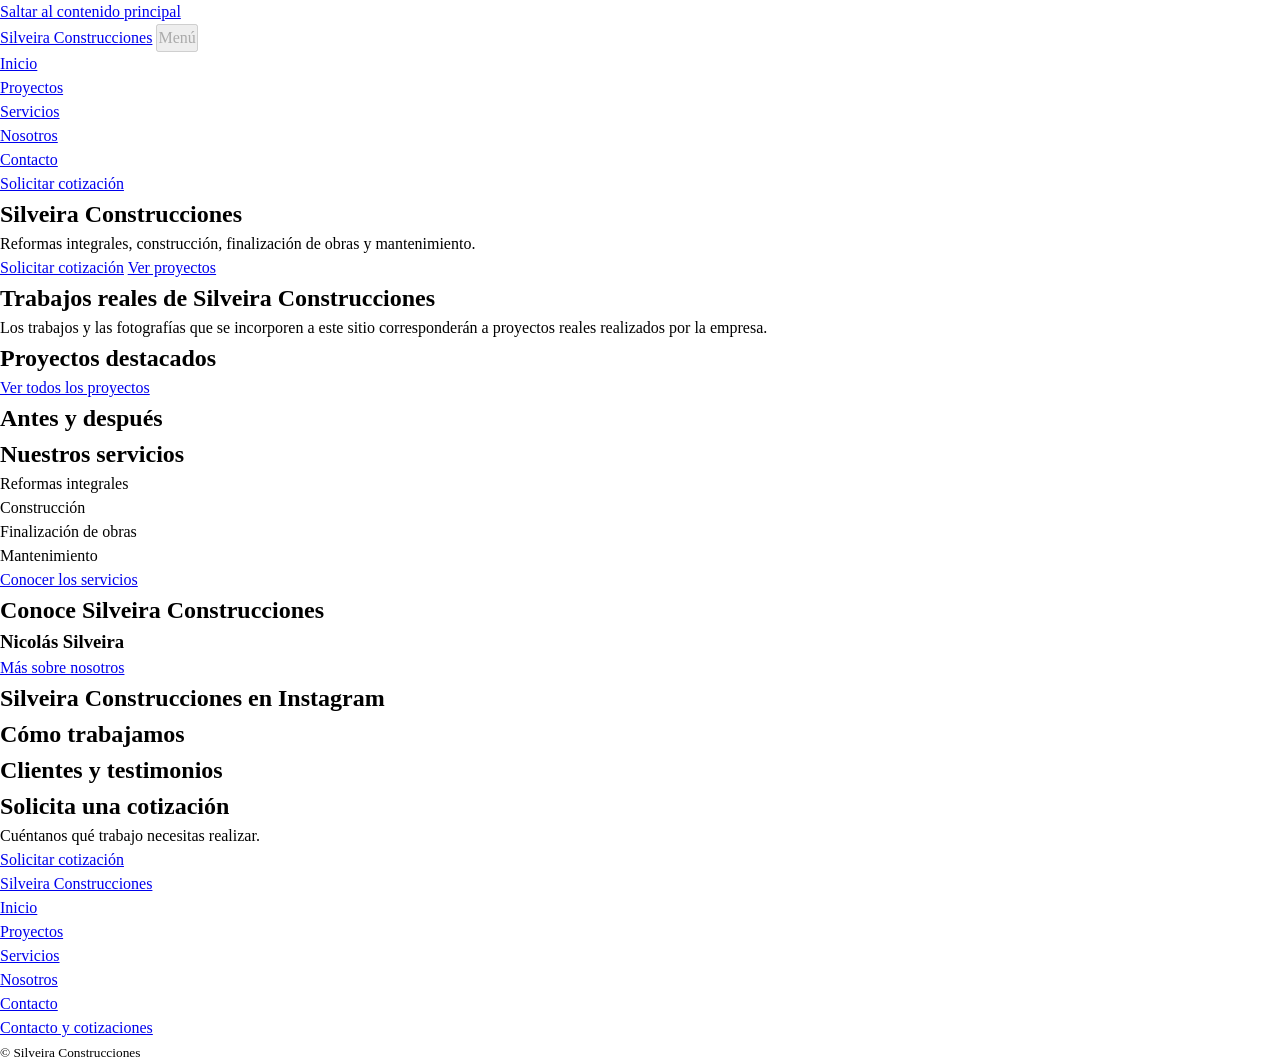
==== index.html @ 10df3f2f "feat: build semantic structure for main pages" ====
<!DOCTYPE html>
<html lang="es">
<head>
  <meta charset="UTF-8">
  <meta name="viewport" content="width=device-width, initial-scale=1.0">
  <title>Inicio | Silveira Construcciones</title>
  <link rel="stylesheet" href="css/style.css">
  <script src="js/script.js" defer></script>
</head>
<body>
  <a class="skip-link" href="#contenido-principal">Saltar al contenido principal</a>

  <!-- =========================
       CABECERA Y NAVEGACIÓN
  ========================= -->
  <header class="site-header">
    <a class="site-brand" href="./">Silveira Construcciones</a>
    <button class="menu-toggle" type="button" aria-controls="main-navigation" aria-expanded="true" disabled>Menú</button>
    <nav id="main-navigation" class="main-nav" aria-label="Navegación principal">
      <ul class="nav-list">
        <li><a class="nav-link" href="./" aria-current="page">Inicio</a></li>
        <li><a class="nav-link" href="proyectos/">Proyectos</a></li>
        <li><a class="nav-link" href="servicios/">Servicios</a></li>
        <li><a class="nav-link" href="nosotros/">Nosotros</a></li>
        <li><a class="nav-link" href="contacto/">Contacto</a></li>
      </ul>
    </nav>
    <a class="button-link" href="contacto/">Solicitar cotización</a>
  </header>

  <main id="contenido-principal" tabindex="-1">
    <!-- =========================
         PRESENTACIÓN
    ========================= -->
    <section class="hero" aria-labelledby="page-title">
      <h1 id="page-title">Silveira Construcciones</h1>
      <p>Reformas integrales, construcción, finalización de obras y mantenimiento.</p>
      <a class="button-link" href="contacto/">Solicitar cotización</a>
      <a href="proyectos/">Ver proyectos</a>
      <!-- Pendiente: validar la propuesta comercial definitiva e incorporar una fotografía real de una obra con texto alternativo contextual. -->
    </section>

    <section id="trabajos-reales" aria-labelledby="trabajos-reales-title">
      <h2 id="trabajos-reales-title">Trabajos reales de Silveira Construcciones</h2>
      <p>Los trabajos y las fotografías que se incorporen a este sitio corresponderán a proyectos reales realizados por la empresa.</p>
    </section>

    <section id="proyectos-destacados" aria-labelledby="proyectos-destacados-title">
      <h2 id="proyectos-destacados-title">Proyectos destacados</h2>
      <div class="projects-grid">
        <!-- Aquí se incorporarán los proyectos destacados cuando se confirmen sus datos y fotografías reales. -->
      </div>
      <a href="proyectos/">Ver todos los proyectos</a>
    </section>

    <section id="antes-y-despues" aria-labelledby="antes-y-despues-title">
      <h2 id="antes-y-despues-title">Antes y después</h2>
      <!-- Aquí se incorporarán comparaciones de fotografías reales de la misma obra, con sus descripciones confirmadas. -->
    </section>

    <section id="servicios" aria-labelledby="servicios-title">
      <h2 id="servicios-title">Nuestros servicios</h2>
      <ul class="services-list">
        <li>Reformas integrales</li>
        <li>Construcción</li>
        <li>Finalización de obras</li>
        <li>Mantenimiento</li>
      </ul>
      <a href="servicios/">Conocer los servicios</a>
    </section>

    <section id="nosotros" aria-labelledby="nosotros-title">
      <h2 id="nosotros-title">Conoce Silveira Construcciones</h2>
      <h3>Nicolás Silveira</h3>
      <!-- Pendiente: incorporar una presentación confirmada de Nicolás Silveira y una fotografía real junto a una obra de la empresa. -->
      <a href="nosotros/">Más sobre nosotros</a>
    </section>

    <section id="instagram" aria-labelledby="instagram-title">
      <h2 id="instagram-title">Silveira Construcciones en Instagram</h2>
      <!-- Pendiente: confirmar la URL del perfil real e incorporar un enlace externo con texto descriptivo y contenido visual autorizado. -->
    </section>

    <section id="proceso" aria-labelledby="proceso-title">
      <h2 id="proceso-title">Cómo trabajamos</h2>
      <!-- Pendiente: confirmar las etapas del proceso de trabajo antes de incorporarlas en una lista ordenada. -->
    </section>

    <section id="testimonios" aria-labelledby="testimonios-title">
      <h2 id="testimonios-title">Clientes y testimonios</h2>
      <!-- Aquí se incorporarán los testimonios y las referencias de clientes reales cuando estén disponibles y autorizados. -->
    </section>

    <section id="cotizacion" class="contact-cta" aria-labelledby="cotizacion-title">
      <h2 id="cotizacion-title">Solicita una cotización</h2>
      <p>Cuéntanos qué trabajo necesitas realizar.</p>
      <a class="button-link" href="contacto/">Solicitar cotización</a>
    </section>
  </main>

  <!-- =========================
       PIE DE PÁGINA
  ========================= -->
  <footer class="site-footer">
    <a class="site-brand" href="./">Silveira Construcciones</a>
    <nav aria-label="Navegación del pie de página">
      <ul class="footer-nav-list">
        <li><a href="./" aria-current="page">Inicio</a></li>
        <li><a href="proyectos/">Proyectos</a></li>
        <li><a href="servicios/">Servicios</a></li>
        <li><a href="nosotros/">Nosotros</a></li>
        <li><a href="contacto/">Contacto</a></li>
      </ul>
    </nav>
    <div class="footer-contact">
      <a href="contacto/">Contacto y cotizaciones</a>
      <!-- Pendiente: incorporar los datos de contacto verificados en un elemento address. -->
    </div>
    <div class="footer-social">
      <!-- Pendiente: incorporar el enlace al perfil real de Instagram una vez confirmada su URL. -->
    </div>
    <p class="copyright"><small>&copy; Silveira Construcciones</small></p>
  </footer>
</body>
</html>
---- css/style.css ----
:root {
  --color-black: #111111;
  --color-dark: #1a1a1a;
  --color-gray: #6b6b6b;
  --color-light-gray: #f3f3f3;
  --color-white: #ffffff;
  --color-gold: #c6a15b;
  --color-gold-dark: #a88443;

  --space-xs: 0.25rem;
  --space-sm: 0.5rem;
  --space-md: 1rem;
  --space-lg: 1.5rem;
  --space-xl: 2rem;
  --space-2xl: 3rem;
  --space-3xl: 4rem;

  --content-max-width: 75rem;

  --transition-fast: 150ms ease;
  --transition-base: 250ms ease;
  --transition-slow: 400ms ease;
}

/* Reset básico */
*,
*::before,
*::after {
  box-sizing: border-box;
}

* {
  margin: 0;
  padding: 0;
}

body {
  line-height: 1.5;
}

img,
picture,
video,
canvas,
svg {
  display: block;
  max-width: 100%;
}

img,
video {
  height: auto;
}

button,
input,
textarea,
select {
  font: inherit;
}
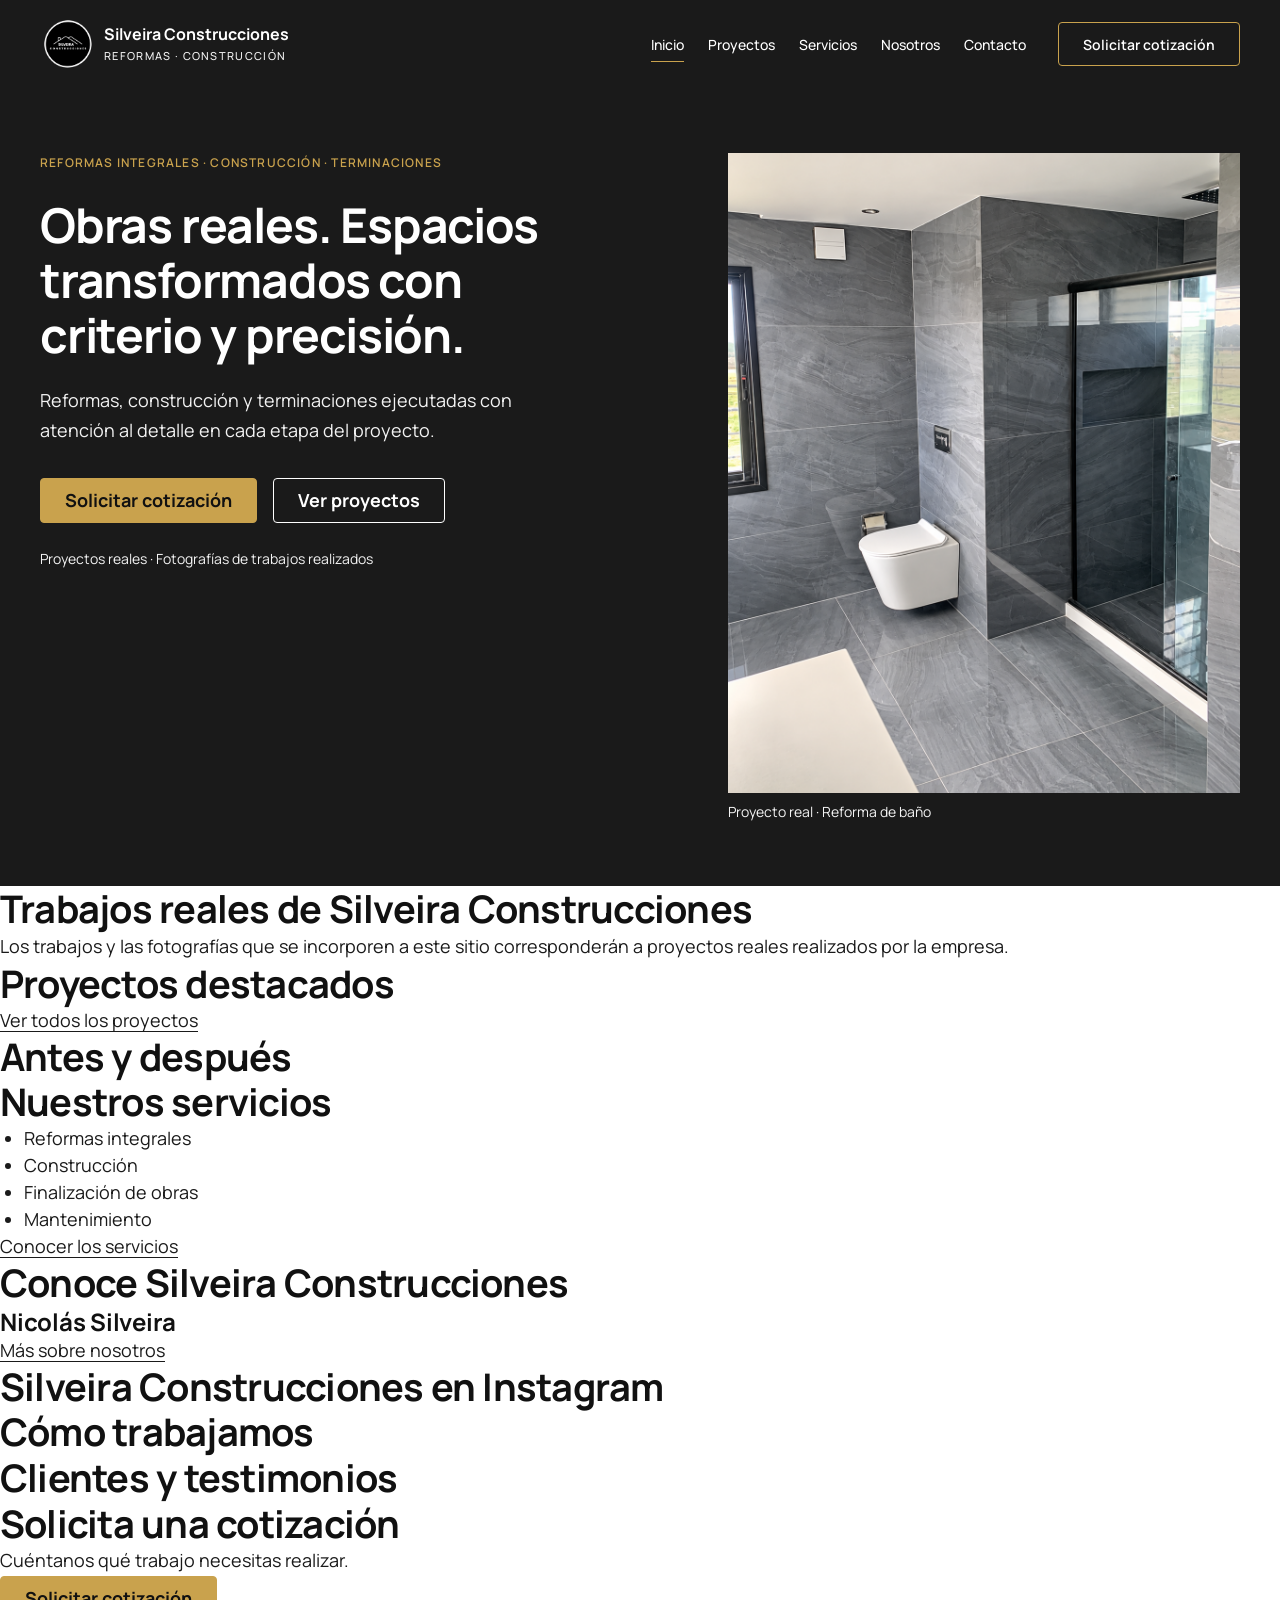
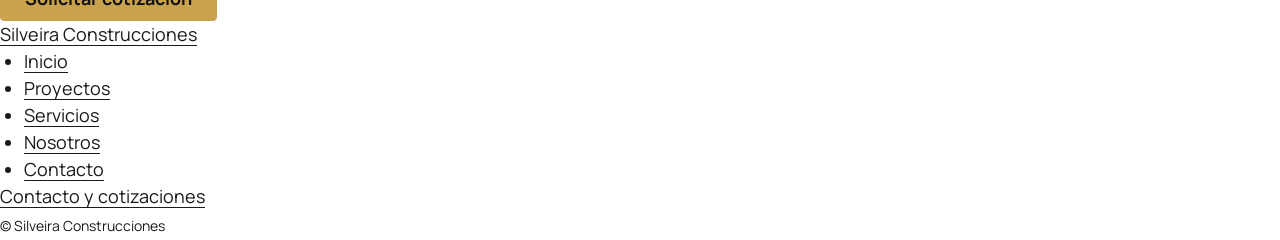
==== commit c4f27f54: "feat: build responsive header and hero" ====
--- a/index.html
+++ b/index.html
@@ -4,6 +4,7 @@
   <meta charset="UTF-8">
   <meta name="viewport" content="width=device-width, initial-scale=1.0">
   <title>Inicio | Silveira Construcciones</title>
+  <link rel="icon" type="image/png" href="images/brand/silveira-logo.png">
   <link rel="stylesheet" href="css/style.css">
   <script src="js/script.js" defer></script>
 </head>
@@ -14,18 +15,29 @@
        CABECERA Y NAVEGACIÓN
   ========================= -->
   <header class="site-header">
-    <a class="site-brand" href="./">Silveira Construcciones</a>
-    <button class="menu-toggle" type="button" aria-controls="main-navigation" aria-expanded="true" disabled>Menú</button>
-    <nav id="main-navigation" class="main-nav" aria-label="Navegación principal">
-      <ul class="nav-list">
-        <li><a class="nav-link" href="./" aria-current="page">Inicio</a></li>
-        <li><a class="nav-link" href="proyectos/">Proyectos</a></li>
-        <li><a class="nav-link" href="servicios/">Servicios</a></li>
-        <li><a class="nav-link" href="nosotros/">Nosotros</a></li>
-        <li><a class="nav-link" href="contacto/">Contacto</a></li>
-      </ul>
-    </nav>
-    <a class="button-link" href="contacto/">Solicitar cotización</a>
+    <div class="container site-header__inner">
+      <a class="header-brand" href="./" aria-label="Silveira Construcciones — Inicio">
+        <img class="header-brand__logo" src="images/brand/silveira-logo.png" alt="">
+        <span class="header-brand__text">
+          <span class="header-brand__name">Silveira Construcciones</span>
+          <span class="header-brand__tagline">REFORMAS · CONSTRUCCIÓN</span>
+        </span>
+      </a>
+      <button class="menu-toggle" type="button" aria-controls="main-navigation" aria-expanded="false" aria-label="Abrir menú de navegación" hidden>
+        <span class="menu-toggle__icon" aria-hidden="true"><span></span><span></span><span></span></span>
+        <span>Menú</span>
+      </button>
+      <nav id="main-navigation" class="main-nav" aria-label="Navegación principal">
+        <ul class="nav-list">
+            <li><a class="nav-link" href="./" aria-current="page">Inicio</a></li>
+            <li><a class="nav-link" href="proyectos/">Proyectos</a></li>
+            <li><a class="nav-link" href="servicios/">Servicios</a></li>
+            <li><a class="nav-link" href="nosotros/">Nosotros</a></li>
+            <li><a class="nav-link" href="contacto/">Contacto</a></li>
+        </ul>
+        <a class="button-link button-link--secondary header-cta" href="contacto/">Solicitar cotización</a>
+      </nav>
+    </div>
   </header>
 
   <main id="contenido-principal" tabindex="-1">
@@ -33,11 +45,22 @@
          PRESENTACIÓN
     ========================= -->
     <section class="hero" aria-labelledby="page-title">
-      <h1 id="page-title">Silveira Construcciones</h1>
-      <p>Reformas integrales, construcción, finalización de obras y mantenimiento.</p>
-      <a class="button-link" href="contacto/">Solicitar cotización</a>
-      <a href="proyectos/">Ver proyectos</a>
-      <!-- Pendiente: validar la propuesta comercial definitiva e incorporar una fotografía real de una obra con texto alternativo contextual. -->
+      <div class="container hero__inner">
+        <div class="hero__content">
+          <p class="hero__eyebrow">REFORMAS INTEGRALES · CONSTRUCCIÓN · TERMINACIONES</p>
+          <h1 id="page-title">Obras reales. Espacios transformados con criterio y precisión.</h1>
+          <p class="hero__description">Reformas, construcción y terminaciones ejecutadas con atención al detalle en cada etapa del proyecto.</p>
+          <div class="hero__actions">
+            <a class="button-link" href="contacto/">Solicitar cotización</a>
+            <a class="button-link button-link--secondary" href="proyectos/">Ver proyectos</a>
+          </div>
+          <p class="hero__proof">Proyectos reales · Fotografías de trabajos realizados</p>
+        </div>
+        <figure class="hero__media">
+          <img class="hero__image" src="images/hero/hero-bathroom.png" alt="Baño reformado con revestimiento gris, mampara de vidrio y perfiles negros." fetchpriority="high">
+          <figcaption>Proyecto real · Reforma de baño</figcaption>
+        </figure>
+      </div>
     </section>
 
     <section id="trabajos-reales" aria-labelledby="trabajos-reales-title">
--- a/css/style.css
+++ b/css/style.css
@@ -1,11 +1,16 @@
+@import url("https://fonts.googleapis.com/css2?family=Manrope:wght@400;500;600;700;800&display=swap");
+
+/* =========================
+   VARIABLES
+========================= */
 :root {
   --color-black: #111111;
   --color-dark: #1a1a1a;
   --color-gray: #6b6b6b;
   --color-light-gray: #f3f3f3;
   --color-white: #ffffff;
-  --color-gold: #c6a15b;
-  --color-gold-dark: #a88443;
+  --color-gold: #c9a24d;
+  --color-gold-dark: #c08a24;
 
   --space-xs: 0.25rem;
   --space-sm: 0.5rem;
@@ -16,13 +21,26 @@
   --space-3xl: 4rem;
 
   --content-max-width: 75rem;
+  --container-gutter: clamp(var(--space-md), 4vw, var(--space-xl));
+  --section-spacing: clamp(var(--space-2xl), 6vw, var(--space-3xl));
+
+  --font-family-base:
+    "Manrope", system-ui, -apple-system, "Segoe UI", sans-serif;
+  --font-size-body: clamp(1rem, 0.95rem + 0.25vw, 1.125rem);
+  --font-size-h1: clamp(2rem, 1.5rem + 2vw, 3rem);
+  --font-size-h2: clamp(1.625rem, 1.25rem + 1.5vw, 2.375rem);
+  --font-size-h3: clamp(1.25rem, 1.125rem + 0.5vw, 1.5rem);
+  --font-size-small: 0.875rem;
+  --radius-sm: 0.25rem;
 
   --transition-fast: 150ms ease;
   --transition-base: 250ms ease;
   --transition-slow: 400ms ease;
 }
 
-/* Reset básico */
+/* =========================
+   RESET
+========================= */
 *,
 *::before,
 *::after {
@@ -32,10 +50,6 @@
 * {
   margin: 0;
   padding: 0;
-}
-
-body {
-  line-height: 1.5;
 }
 
 img,
@@ -58,3 +72,584 @@
 select {
   font: inherit;
 }
+
+/* =========================
+   BASE
+========================= */
+html {
+  min-height: 100%;
+  font-size: 100%;
+  scroll-behavior: auto;
+  scroll-padding-block-start: var(--space-md);
+}
+
+body {
+  min-height: 100vh;
+  min-height: 100svh;
+  background-color: var(--color-white);
+  color: var(--color-dark);
+  font-family: var(--font-family-base);
+  font-size: var(--font-size-body);
+  font-weight: 400;
+  line-height: 1.5;
+  overflow-wrap: break-word;
+}
+
+ul,
+ol {
+  padding-inline-start: var(--space-lg);
+}
+
+button,
+input,
+textarea,
+select {
+  color: inherit;
+}
+
+input,
+textarea,
+select {
+  max-width: 100%;
+  padding: var(--space-sm) var(--space-md);
+  border: 1px solid var(--color-gray);
+  border-radius: var(--radius-sm);
+  background-color: var(--color-white);
+}
+
+textarea {
+  resize: vertical;
+}
+
+input::placeholder,
+textarea::placeholder {
+  color: var(--color-gray);
+  opacity: 1;
+}
+
+button:not(:disabled),
+select:not(:disabled) {
+  cursor: pointer;
+}
+
+button:disabled,
+input:disabled,
+textarea:disabled,
+select:disabled {
+  cursor: not-allowed;
+}
+
+input:disabled,
+textarea:disabled,
+select:disabled {
+  background-color: var(--color-light-gray);
+  color: var(--color-gray);
+}
+
+/* =========================
+   TIPOGRAFÍA
+========================= */
+h1,
+h2,
+h3 {
+  color: var(--color-black);
+  font-weight: 700;
+  text-wrap: balance;
+}
+
+h1 {
+  font-size: var(--font-size-h1);
+  line-height: 1.15;
+  letter-spacing: -0.025em;
+}
+
+h2 {
+  font-size: var(--font-size-h2);
+  line-height: 1.2;
+  letter-spacing: -0.02em;
+}
+
+h3 {
+  font-size: var(--font-size-h3);
+  line-height: 1.3;
+  letter-spacing: -0.01em;
+}
+
+p {
+  line-height: 1.65;
+}
+
+p + p {
+  margin-block-start: var(--space-md);
+}
+
+small {
+  font-size: var(--font-size-small);
+  line-height: 1.5;
+}
+
+/* =========================
+   LAYOUT GLOBAL
+========================= */
+.container {
+  width: 100%;
+  max-width: calc(var(--content-max-width) + var(--container-gutter) * 2);
+  margin-inline: auto;
+  padding-inline: var(--container-gutter);
+}
+
+.section-spacing {
+  padding-block: var(--section-spacing);
+}
+
+/* =========================
+   ENLACES Y BOTONES
+========================= */
+a {
+  color: inherit;
+  text-decoration-line: underline;
+  text-decoration-thickness: 0.08em;
+  text-underline-offset: 0.2em;
+  text-decoration-skip-ink: auto;
+  transition: text-decoration-color var(--transition-fast);
+}
+
+a:active {
+  text-decoration-thickness: 0.12em;
+}
+
+.button-link {
+  display: inline-flex;
+  align-items: center;
+  justify-content: center;
+  gap: var(--space-sm);
+  min-height: 2.75rem;
+  max-width: 100%;
+  padding: var(--space-sm) var(--space-lg);
+  border: 1px solid var(--color-gold);
+  border-radius: var(--radius-sm);
+  background-color: var(--color-gold);
+  color: var(--color-black);
+  font-weight: 700;
+  line-height: 1.5;
+  text-align: center;
+  text-decoration: none;
+  transition:
+    background-color var(--transition-fast),
+    border-color var(--transition-fast),
+    color var(--transition-fast);
+}
+
+.button-link--secondary {
+  border-color: currentColor;
+  background-color: transparent;
+  color: inherit;
+}
+
+@media (hover: hover) {
+  a:hover {
+    text-decoration-color: var(--color-gold-dark);
+  }
+
+  .button-link:hover {
+    border-color: var(--color-gold-dark);
+    background-color: var(--color-gold-dark);
+    color: var(--color-black);
+  }
+
+  .button-link--secondary:hover {
+    border-color: var(--color-gold);
+    background-color: var(--color-gold);
+    color: var(--color-black);
+  }
+}
+
+.button-link:active {
+  border-color: var(--color-black);
+  background-color: var(--color-black);
+  color: var(--color-white);
+}
+
+/* =========================
+   ACCESIBILIDAD
+========================= */
+:focus-visible {
+  outline: 3px solid var(--color-black);
+  outline-offset: 3px;
+  box-shadow: 0 0 0 3px var(--color-white);
+}
+
+.skip-link {
+  position: fixed;
+  inset-block-start: var(--space-md);
+  inset-inline-start: var(--space-md);
+  z-index: 100;
+  width: 1px;
+  height: 1px;
+  overflow: hidden;
+  clip-path: inset(50%);
+  white-space: nowrap;
+}
+
+.skip-link:focus {
+  width: auto;
+  height: auto;
+  max-width: calc(100% - var(--space-xl));
+  padding: var(--space-sm) var(--space-md);
+  border-radius: var(--radius-sm);
+  background-color: var(--color-white);
+  color: var(--color-black);
+  overflow: visible;
+  clip-path: none;
+  white-space: normal;
+}
+
+@media (prefers-reduced-motion: reduce) {
+  :root {
+    --transition-fast: 0s;
+    --transition-base: 0s;
+    --transition-slow: 0s;
+  }
+}
+
+/* =========================
+   CABECERA Y NAVEGACIÓN
+========================= */
+.site-header {
+  position: sticky;
+  top: 0;
+  z-index: 20;
+  background-color: var(--color-dark);
+  color: var(--color-white);
+  border-block-end: 1px solid transparent;
+  transition:
+    background-color var(--transition-base),
+    border-color var(--transition-base);
+}
+
+.site-header__inner {
+  display: flex;
+  align-items: center;
+  justify-content: space-between;
+  gap: var(--space-xl);
+  min-height: 5.25rem;
+  padding-block: var(--space-md);
+  transition:
+    padding-block var(--transition-base),
+    min-height var(--transition-base);
+}
+
+.header-brand {
+  display: inline-flex;
+  align-items: center;
+  gap: var(--space-sm);
+  flex-shrink: 0;
+  text-decoration: none;
+}
+
+.header-brand__logo {
+  width: 3.5rem;
+  height: auto;
+  max-height: 3.5rem;
+  object-fit: contain;
+  transition:
+    width var(--transition-base),
+    max-height var(--transition-base);
+}
+
+.header-brand__text {
+  display: grid;
+  gap: var(--space-xs);
+}
+
+.header-brand__name {
+  font-size: 1rem;
+  font-weight: 700;
+  line-height: 1.25;
+}
+
+.header-brand__tagline {
+  color: var(--color-light-gray);
+  font-size: 0.6875rem;
+  font-weight: 500;
+  letter-spacing: 0.12em;
+}
+
+.main-nav {
+  display: flex;
+  align-items: center;
+  justify-content: flex-end;
+  gap: var(--space-xl);
+  min-width: 0;
+}
+
+.main-nav[hidden],
+.menu-toggle[hidden] {
+  display: none;
+}
+
+.nav-list {
+  display: flex;
+  align-items: center;
+  gap: var(--space-lg);
+  padding: 0;
+  list-style: none;
+}
+
+.nav-link {
+  position: relative;
+  display: inline-flex;
+  align-items: center;
+  min-height: 2.75rem;
+  font-size: var(--font-size-small);
+  font-weight: 500;
+  text-decoration: none;
+}
+
+.nav-link::after {
+  content: "";
+  position: absolute;
+  inset-inline: 0;
+  inset-block-end: var(--space-xs);
+  height: 1px;
+  background-color: var(--color-gold);
+  transform: scaleX(0);
+  transform-origin: left;
+  transition: transform var(--transition-fast);
+}
+
+.nav-link[aria-current="page"]::after,
+.nav-link:focus-visible::after {
+  transform: scaleX(1);
+}
+
+.header-cta {
+  flex-shrink: 0;
+  border-color: var(--color-gold);
+  font-size: var(--font-size-small);
+  font-weight: 600;
+}
+
+.menu-toggle {
+  display: inline-flex;
+  align-items: center;
+  justify-content: center;
+  gap: var(--space-sm);
+  flex-shrink: 0;
+  min-width: 2.75rem;
+  min-height: 2.75rem;
+  padding: var(--space-sm);
+  border: 1px solid transparent;
+  background: transparent;
+  color: inherit;
+  font-size: var(--font-size-small);
+}
+
+.menu-toggle__icon {
+  display: grid;
+  gap: var(--space-xs);
+  width: 1.25rem;
+}
+
+.menu-toggle__icon span {
+  height: 2px;
+  background-color: currentColor;
+}
+
+.menu-toggle[aria-expanded="true"] {
+  color: var(--color-gold);
+}
+
+.site-header.is-scrolled {
+  background-color: var(--color-black);
+  border-block-end-color: var(--color-gray);
+}
+
+.site-header.is-scrolled .site-header__inner {
+  min-height: 4.5rem;
+  padding-block: var(--space-sm);
+}
+
+.site-header.is-scrolled .header-brand__logo {
+  width: 3rem;
+  max-height: 3rem;
+}
+
+.site-header + main {
+  scroll-margin-block-start: 6rem;
+}
+
+@media (hover: hover) {
+  .nav-link:hover::after {
+    transform: scaleX(1);
+  }
+}
+
+@media (max-width: 69.999rem) {
+  .site-header__inner {
+    flex-wrap: wrap;
+    gap: var(--space-md);
+  }
+
+  .main-nav {
+    flex-basis: 100%;
+    flex-direction: column;
+    align-items: stretch;
+    gap: var(--space-lg);
+    padding-block: var(--space-sm) var(--space-lg);
+  }
+
+  .nav-list {
+    flex-direction: column;
+    align-items: stretch;
+    gap: var(--space-xs);
+  }
+
+  .nav-link {
+    width: 100%;
+    padding-block: var(--space-sm);
+    font-size: 1rem;
+  }
+
+  .nav-link::after {
+    inset-inline-end: auto;
+    width: var(--space-lg);
+  }
+
+  .site-header:not(.is-enhanced) {
+    position: static;
+  }
+
+  .site-header.is-enhanced .main-nav {
+    position: absolute;
+    inset-inline: 0;
+    top: 100%;
+    max-height: calc(100vh - 6rem);
+    max-height: calc(100dvh - 6rem);
+    overflow-y: auto;
+    padding: var(--space-md) var(--container-gutter) var(--space-lg);
+    border-block-end: 1px solid var(--color-gray);
+    background-color: var(--color-black);
+  }
+}
+
+@media (max-width: 39.999rem) {
+  .site-header__inner {
+    column-gap: var(--space-sm);
+  }
+
+  .header-brand {
+    flex: 1;
+    min-width: 0;
+  }
+
+  .header-brand__logo {
+    width: 2.75rem;
+    max-height: 2.75rem;
+    flex-shrink: 0;
+  }
+
+  .site-header.is-scrolled .header-brand__logo {
+    width: 2.5rem;
+    max-height: 2.5rem;
+  }
+
+  .header-brand__name {
+    max-width: 11rem;
+    font-size: var(--font-size-small);
+  }
+
+  .header-brand__tagline {
+    display: none;
+  }
+}
+
+/* =========================
+   HERO
+========================= */
+.hero {
+  background-color: var(--color-dark);
+  color: var(--color-white);
+}
+
+.hero__inner {
+  display: grid;
+  grid-template-columns: minmax(0, 0.9fr) minmax(0, 1.1fr);
+  align-items: start;
+  gap: clamp(var(--space-lg), 4vw, var(--space-3xl));
+  padding-block: var(--section-spacing);
+}
+
+.hero__content {
+  display: grid;
+  gap: var(--space-lg);
+  min-width: 0;
+}
+
+.hero__eyebrow {
+  color: var(--color-gold);
+  font-size: 0.75rem;
+  font-weight: 600;
+  letter-spacing: 0.1em;
+}
+
+.hero h1 {
+  max-width: 19ch;
+  color: var(--color-white);
+}
+
+.hero__description {
+  max-width: 44ch;
+  color: var(--color-light-gray);
+}
+
+.hero__actions {
+  display: flex;
+  flex-wrap: wrap;
+  gap: var(--space-md);
+  margin-block-start: var(--space-sm);
+}
+
+.hero__proof {
+  color: var(--color-light-gray);
+  font-size: var(--font-size-small);
+}
+
+.hero__media {
+  width: 100%;
+  max-width: 32rem;
+  min-width: 0;
+  justify-self: end;
+}
+
+.hero__image {
+  width: 100%;
+  height: auto;
+  aspect-ratio: 4 / 5;
+  object-fit: cover;
+  object-position: center;
+}
+
+.hero__media figcaption {
+  padding-block-start: var(--space-sm);
+  color: var(--color-light-gray);
+  font-size: var(--font-size-small);
+}
+
+@media (max-width: 47.999rem) {
+  .hero__inner {
+    grid-template-columns: minmax(0, 1fr);
+    gap: var(--space-2xl);
+  }
+
+  .hero__media {
+    max-width: none;
+  }
+}
+
+@media (max-width: 39.999rem) {
+  .hero__actions {
+    flex-direction: column;
+    align-items: stretch;
+  }
+}
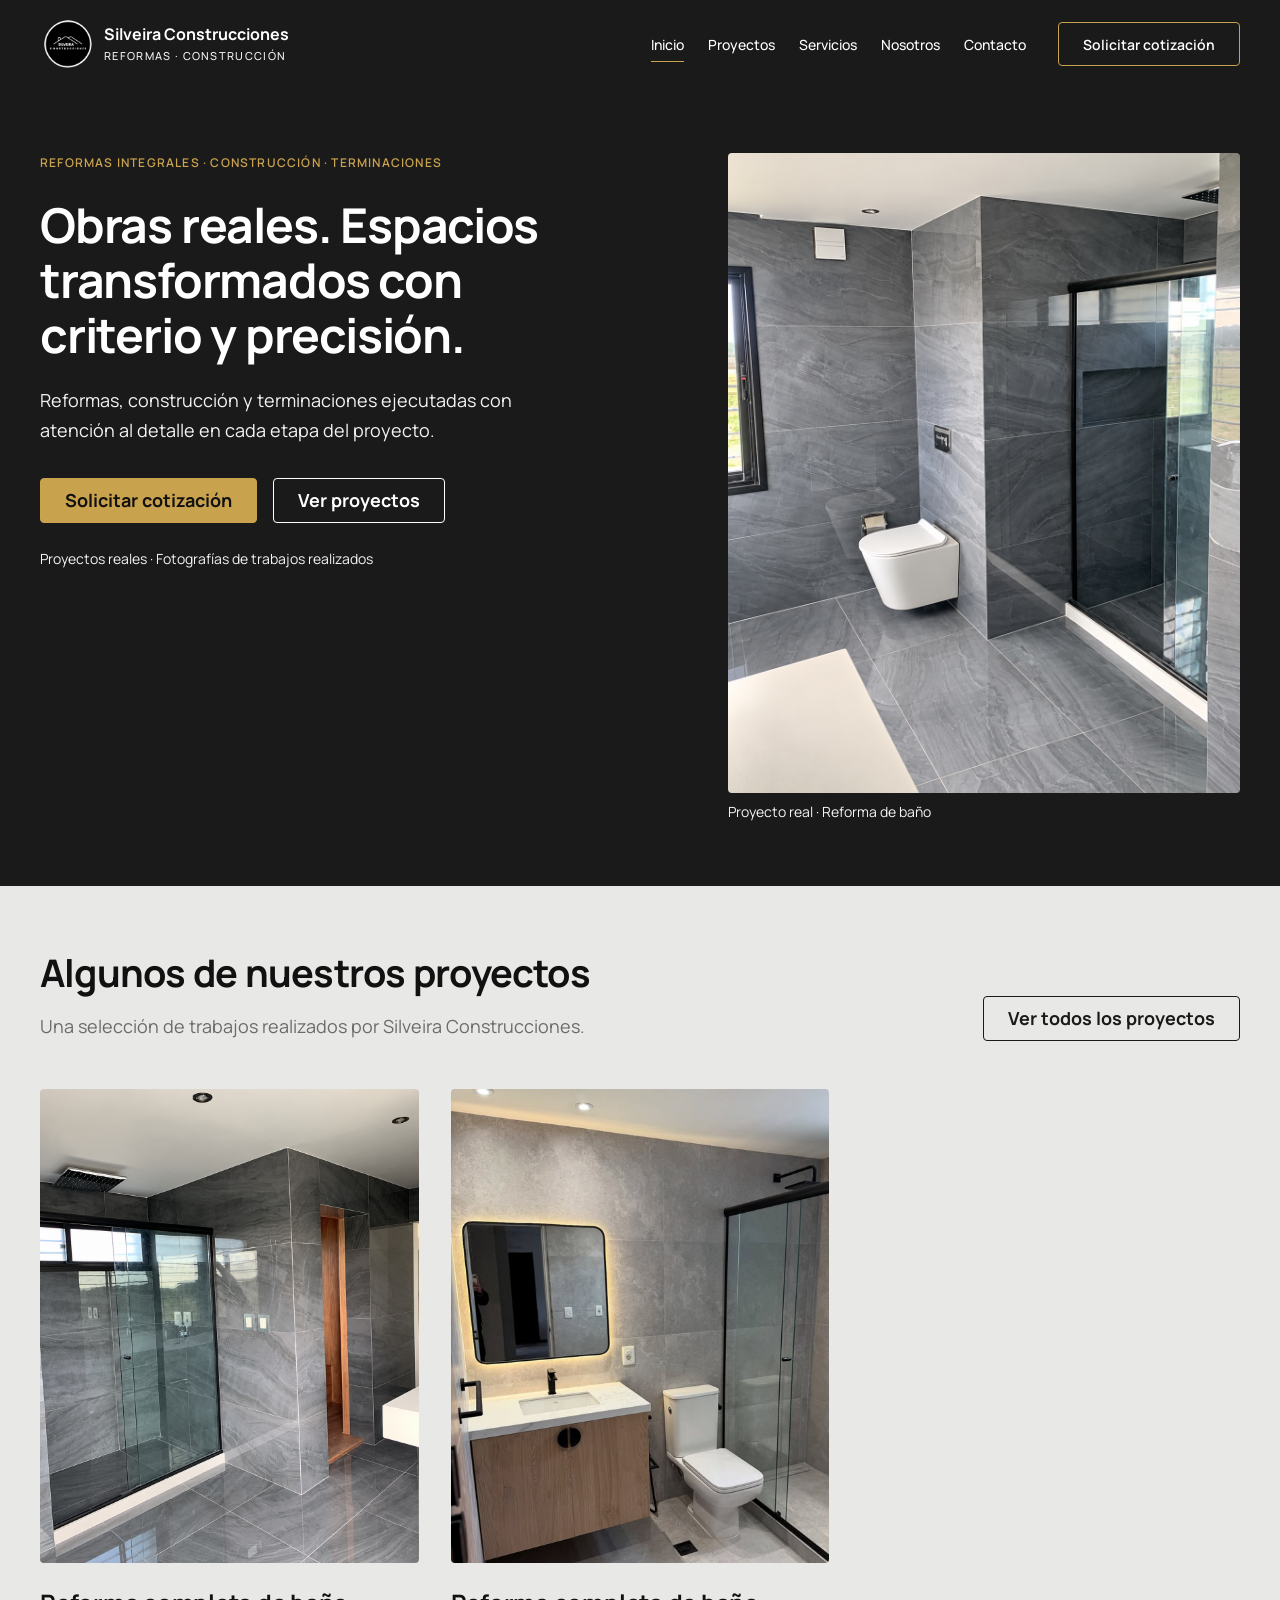
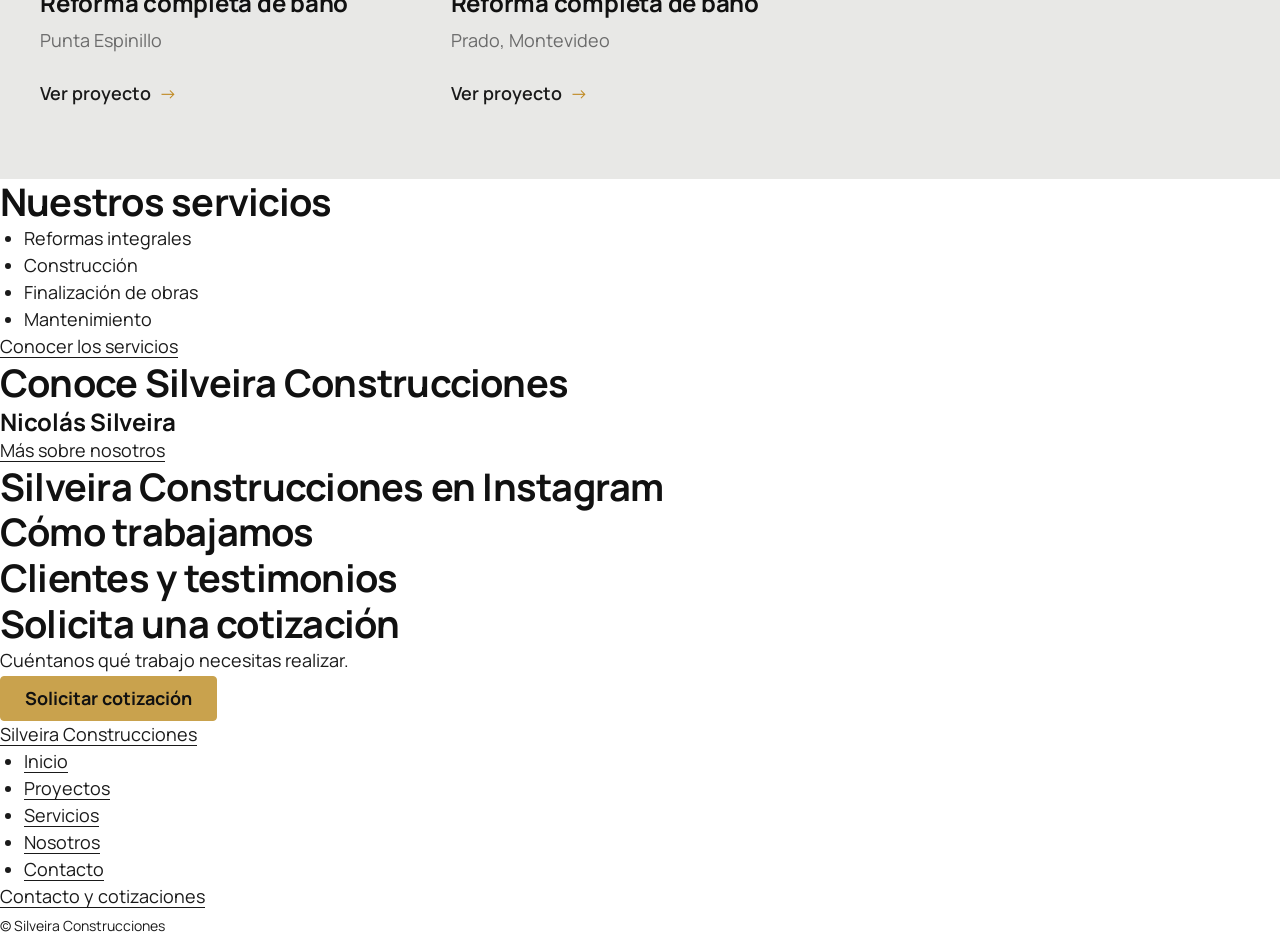
==== commit c15aec84: "feat: build projects showcase and interactions" ====
--- a/index.html
+++ b/index.html
@@ -7,6 +7,7 @@
   <link rel="icon" type="image/png" href="images/brand/silveira-logo.png">
   <link rel="stylesheet" href="css/style.css">
   <script src="js/script.js" defer></script>
+  <script type="module" src="js/projects.js"></script>
 </head>
 <body>
   <a class="skip-link" href="#contenido-principal">Saltar al contenido principal</a>
@@ -63,22 +64,17 @@
       </div>
     </section>
 
-    <section id="trabajos-reales" aria-labelledby="trabajos-reales-title">
-      <h2 id="trabajos-reales-title">Trabajos reales de Silveira Construcciones</h2>
-      <p>Los trabajos y las fotografías que se incorporen a este sitio corresponderán a proyectos reales realizados por la empresa.</p>
-    </section>
-
-    <section id="proyectos-destacados" aria-labelledby="proyectos-destacados-title">
-      <h2 id="proyectos-destacados-title">Proyectos destacados</h2>
-      <div class="projects-grid">
-        <!-- Aquí se incorporarán los proyectos destacados cuando se confirmen sus datos y fotografías reales. -->
+    <section id="home-projects" class="projects-section section-spacing" aria-labelledby="home-projects-title">
+      <div class="container">
+        <header class="projects-section__header">
+          <div class="projects-intro">
+            <h2 id="home-projects-title">Algunos de nuestros proyectos</h2>
+            <p>Una selección de trabajos realizados por Silveira Construcciones.</p>
+          </div>
+          <a class="button-link button-link--secondary projects-section__link" href="proyectos/">Ver todos los proyectos</a>
+        </header>
+        <div class="projects-grid" data-projects="home"></div>
       </div>
-      <a href="proyectos/">Ver todos los proyectos</a>
-    </section>
-
-    <section id="antes-y-despues" aria-labelledby="antes-y-despues-title">
-      <h2 id="antes-y-despues-title">Antes y después</h2>
-      <!-- Aquí se incorporarán comparaciones de fotografías reales de la misma obra, con sus descripciones confirmadas. -->
     </section>
 
     <section id="servicios" aria-labelledby="servicios-title">
--- a/css/style.css
+++ b/css/style.css
@@ -11,6 +11,7 @@
   --color-white: #ffffff;
   --color-gold: #c9a24d;
   --color-gold-dark: #c08a24;
+  --color-projects-background: #e8e8e6;
 
   --space-xs: 0.25rem;
   --space-sm: 0.5rem;
@@ -625,6 +626,7 @@
 .hero__image {
   width: 100%;
   height: auto;
+  border-radius: var(--radius-sm);
   aspect-ratio: 4 / 5;
   object-fit: cover;
   object-position: center;
@@ -653,3 +655,163 @@
     align-items: stretch;
   }
 }
+
+/* =========================
+   PROYECTOS
+========================= */
+.projects-section {
+  background-color: var(--color-projects-background);
+}
+
+.projects-section__header {
+  display: flex;
+  flex-direction: column;
+  align-items: flex-start;
+  gap: var(--space-lg);
+}
+
+.projects-section__link {
+  flex-shrink: 0;
+}
+
+.projects-intro {
+  display: grid;
+  gap: var(--space-md);
+}
+
+.projects-intro p {
+  max-width: 60ch;
+  color: var(--color-gray);
+}
+
+.projects-grid {
+  display: grid;
+  grid-template-columns: minmax(0, 1fr);
+  align-items: start;
+  gap: var(--space-2xl) var(--space-xl);
+  margin-block-start: var(--space-2xl);
+}
+
+.project-card {
+  width: 100%;
+  max-width: 24rem;
+  min-width: 0;
+  scroll-margin-top: 5.25rem;
+}
+
+.project-card:only-child {
+  grid-column: 1 / -1;
+  max-width: 32rem;
+}
+
+[data-projects="home"] > .project-card:only-child {
+  max-width: 28rem;
+}
+
+.project-card__image {
+  width: 100%;
+  aspect-ratio: 4 / 5;
+  object-fit: cover;
+  border-radius: var(--radius-sm);
+}
+
+.project-card__content {
+  display: grid;
+  gap: var(--space-sm);
+  padding-block-start: var(--space-lg);
+}
+
+.project-card__title {
+  font-size: var(--font-size-h3);
+}
+
+.project-card__location {
+  color: var(--color-gray);
+}
+
+.project-card__actions {
+  margin-block-start: var(--space-sm);
+}
+
+.project-action {
+  position: relative;
+  display: inline-flex;
+  align-items: center;
+  gap: var(--space-sm);
+  width: fit-content;
+  max-width: 100%;
+  min-height: 2.75rem;
+  padding: 0;
+  border: 0;
+  background: transparent;
+  color: var(--color-dark);
+  font-weight: 600;
+  text-decoration: none;
+  cursor: pointer;
+  transition: color var(--transition-fast);
+}
+
+.project-action::before {
+  content: "";
+  position: absolute;
+  inset-inline: 0;
+  inset-block-end: var(--space-xs);
+  height: 1px;
+  background-color: var(--color-gold);
+  transform: scaleX(0);
+  transform-origin: left;
+  transition: transform var(--transition-fast);
+}
+
+.project-action--navigate::after {
+  content: "→";
+  flex-shrink: 0;
+  margin-inline-end: 0.375rem;
+  color: var(--color-gold-dark);
+  font-weight: 400;
+  transition: transform var(--transition-fast);
+}
+
+.project-action:focus-visible::before {
+  transform: scaleX(1);
+}
+
+.project-action--navigate:focus-visible::after {
+  transform: translateX(0.375rem);
+}
+
+@media (hover: hover) {
+  .project-action:hover::before {
+    transform: scaleX(1);
+  }
+
+  .project-action--navigate:hover::after {
+    transform: translateX(0.375rem);
+  }
+}
+
+@media (prefers-reduced-motion: reduce) {
+  .project-action--navigate:hover::after,
+  .project-action--navigate:focus-visible::after {
+    transform: none;
+  }
+}
+
+@media (min-width: 48rem) {
+  .projects-grid {
+    grid-template-columns: repeat(2, minmax(0, 1fr));
+  }
+}
+
+@media (min-width: 64rem) {
+  .projects-section__header {
+    flex-direction: row;
+    align-items: flex-end;
+    justify-content: space-between;
+    gap: var(--space-2xl);
+  }
+
+  .projects-grid {
+    grid-template-columns: repeat(3, minmax(0, 1fr));
+  }
+}
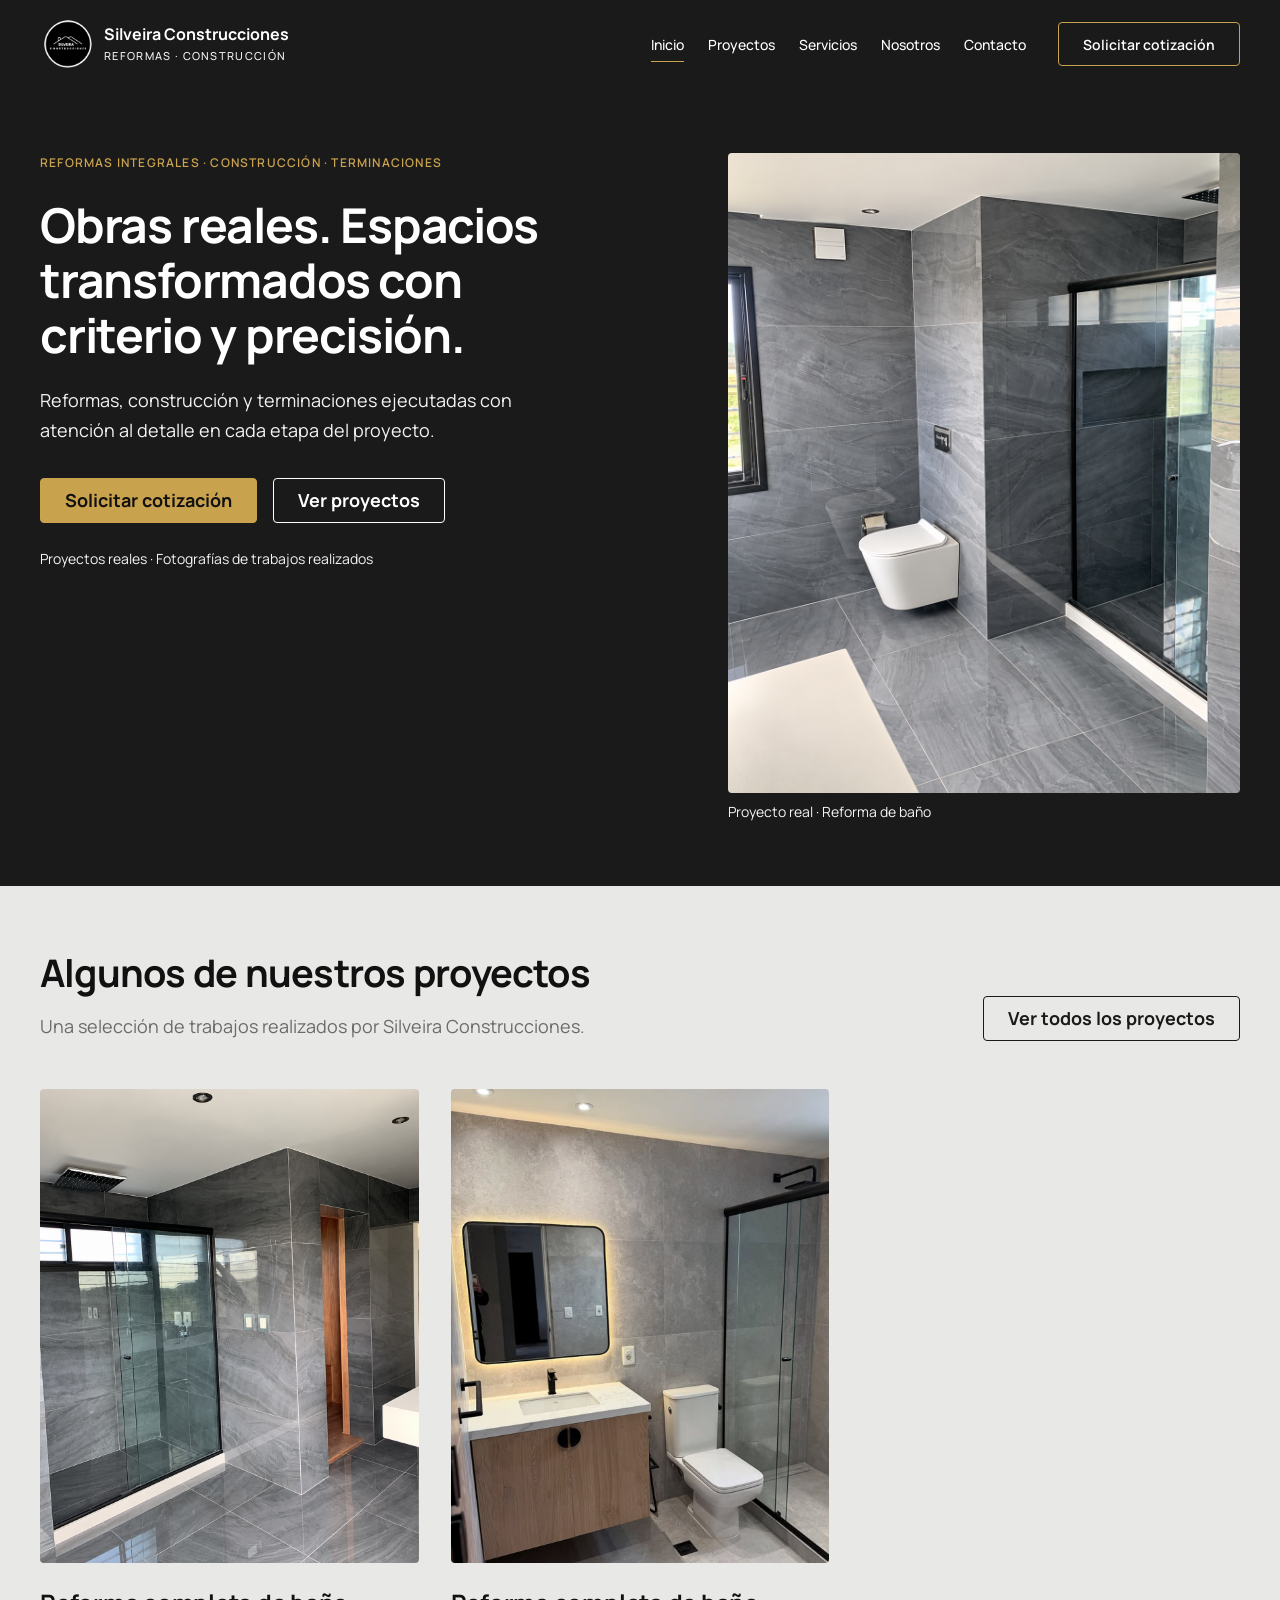
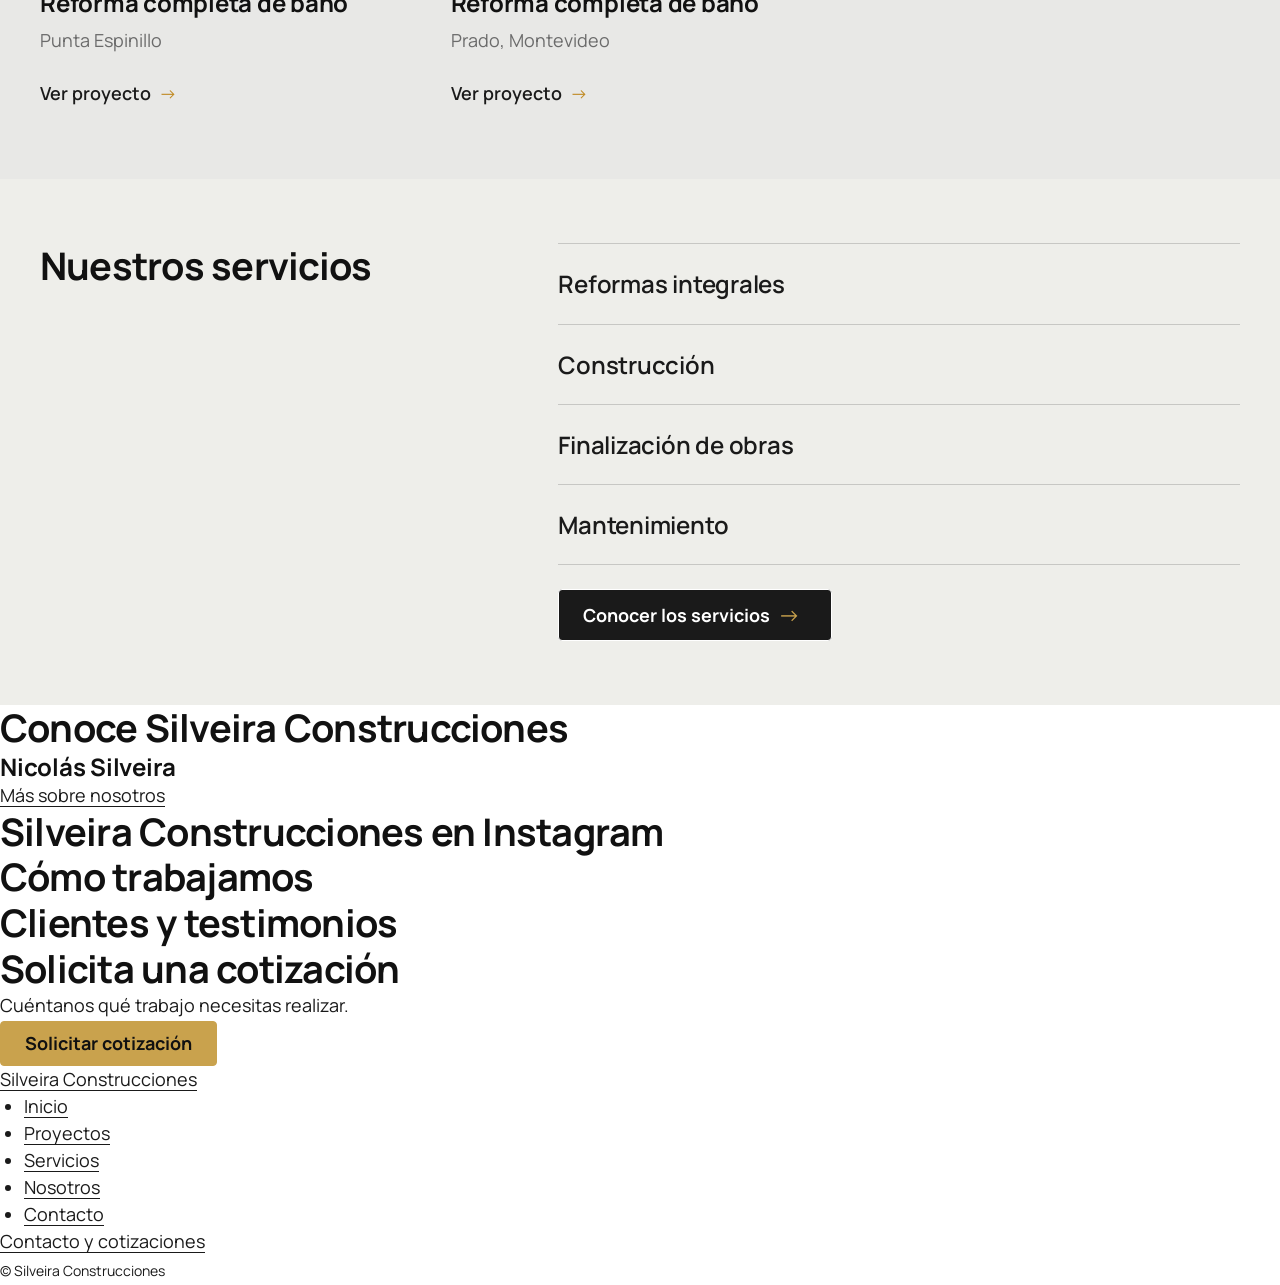
==== commit ab0b8827: "feat: build services section on home" ====
--- a/index.html
+++ b/index.html
@@ -77,15 +77,21 @@
       </div>
     </section>
 
-    <section id="servicios" aria-labelledby="servicios-title">
-      <h2 id="servicios-title">Nuestros servicios</h2>
-      <ul class="services-list">
-        <li>Reformas integrales</li>
-        <li>Construcción</li>
-        <li>Finalización de obras</li>
-        <li>Mantenimiento</li>
-      </ul>
-      <a href="servicios/">Conocer los servicios</a>
+    <section id="servicios" class="services-section section-spacing" aria-labelledby="servicios-title">
+      <div class="container services-section__inner">
+        <header class="services-section__header">
+          <h2 id="servicios-title">Nuestros servicios</h2>
+        </header>
+        <ul class="services-list">
+          <li>Reformas integrales</li>
+          <li>Construcción</li>
+          <li>Finalización de obras</li>
+          <li>Mantenimiento</li>
+        </ul>
+        <a class="button-link button-link--secondary services-section__link" href="servicios/">
+          <span class="services-section__link-text">Conocer los servicios</span>
+        </a>
+      </div>
     </section>
 
     <section id="nosotros" aria-labelledby="nosotros-title">
--- a/css/style.css
+++ b/css/style.css
@@ -684,6 +684,51 @@
   color: var(--color-gray);
 }
 
+.projects-page-intro {
+  background-color: var(--color-dark);
+}
+
+.projects-page-intro .projects-intro {
+  justify-items: center;
+  text-align: center;
+}
+
+.projects-page-intro .projects-intro::before {
+  content: "";
+  display: block;
+  width: clamp(14rem, 28vw, 22rem);
+  height: 1px;
+  background-color: var(--color-gold);
+  transform: scaleX(1);
+  transform-origin: center;
+}
+
+.projects-page-intro h1 {
+  color: var(--color-white);
+}
+
+.projects-page-intro p {
+  max-width: 44ch;
+  color: var(--color-light-gray);
+  text-wrap: balance;
+}
+
+@keyframes projects-intro-line-reveal {
+  from {
+    transform: scaleX(0);
+  }
+
+  to {
+    transform: scaleX(1);
+  }
+}
+
+@media (prefers-reduced-motion: no-preference) {
+  .projects-page-intro .projects-intro::before {
+    animation: projects-intro-line-reveal 500ms ease-out;
+  }
+}
+
 .projects-grid {
   display: grid;
   grid-template-columns: minmax(0, 1fr);
@@ -815,3 +860,334 @@
     grid-template-columns: repeat(3, minmax(0, 1fr));
   }
 }
+
+/* =========================
+   GALERÍA MODAL
+========================= */
+body.is-project-gallery-open {
+  overflow: hidden;
+}
+
+.project-gallery {
+  width: 100%;
+  max-width: 100%;
+  height: 100vh;
+  height: 100dvh;
+  max-height: 100vh;
+  max-height: 100dvh;
+  margin: auto;
+  padding: 0;
+  border: 0;
+  border-radius: 0;
+  background-color: var(--color-dark);
+  color: var(--color-white);
+}
+
+.project-gallery::backdrop {
+  background-color: rgb(17 17 17 / 80%);
+}
+
+.project-gallery__panel {
+  display: grid;
+  grid-template-rows: auto minmax(0, 1fr) auto;
+  gap: var(--space-md);
+  height: 100%;
+  padding: var(--space-md);
+}
+
+.project-gallery__header {
+  display: flex;
+  align-items: flex-start;
+  justify-content: space-between;
+  gap: var(--space-md);
+}
+
+.project-gallery__header > div {
+  min-width: 0;
+}
+
+.project-gallery__title {
+  color: var(--color-white);
+  font-size: var(--font-size-h3);
+}
+
+.project-gallery__location {
+  margin-block-start: var(--space-xs);
+  color: var(--color-light-gray);
+  font-size: var(--font-size-small);
+}
+
+.project-gallery__stage {
+  display: grid;
+  place-items: center;
+  min-width: 0;
+  min-height: 0;
+}
+
+.project-gallery__image {
+  width: 100%;
+  height: 100%;
+  min-height: 0;
+  object-fit: contain;
+}
+
+.project-gallery__controls {
+  display: grid;
+  grid-template-columns: 2.75rem minmax(0, 1fr) 2.75rem;
+  align-items: center;
+  gap: var(--space-md);
+}
+
+.project-gallery__counter {
+  text-align: center;
+  font-variant-numeric: tabular-nums;
+}
+
+.project-gallery__control {
+  display: inline-flex;
+  align-items: center;
+  justify-content: center;
+  flex-shrink: 0;
+  min-width: 2.75rem;
+  min-height: 2.75rem;
+  padding: var(--space-sm);
+  border: 1px solid transparent;
+  border-radius: var(--radius-sm);
+  background: transparent;
+  color: var(--color-light-gray);
+  font-size: var(--font-size-h3);
+  line-height: 1;
+  transition: color var(--transition-fast);
+}
+
+.project-gallery__control:disabled {
+  opacity: 0.3;
+}
+
+.project-gallery__control:focus-visible {
+  color: var(--color-gold);
+}
+
+@media (hover: hover) {
+  .project-gallery__control:hover:not(:disabled) {
+    color: var(--color-gold);
+  }
+}
+
+@media (min-width: 48rem) {
+  .project-gallery {
+    width: calc(100% - var(--space-xl) * 2);
+    max-width: 75rem;
+    height: calc(100vh - var(--space-xl) * 2);
+    height: calc(100dvh - var(--space-xl) * 2);
+    border-radius: var(--radius-sm);
+  }
+
+  .project-gallery__panel {
+    row-gap: var(--space-sm);
+    padding: var(--space-md) var(--space-lg);
+  }
+}
+
+@media (min-width: 64rem) {
+  .project-gallery__panel {
+    /* La reserva lateral total se mantiene para no reducir la fotografía. */
+    grid-template-columns: minmax(5rem, 1fr) minmax(0, max-content) minmax(
+        5rem,
+        1fr
+      );
+    grid-template-rows: minmax(0, 1fr) auto;
+    column-gap: var(--space-sm);
+    padding-block: var(--space-sm);
+  }
+
+  .project-gallery__header {
+    display: grid;
+    grid-template-columns: subgrid;
+    grid-column: 1 / -1;
+    grid-row: 1;
+    align-self: start;
+    column-gap: inherit;
+  }
+
+  .project-gallery__header > div {
+    container-type: inline-size;
+    overflow-wrap: normal;
+    word-break: normal;
+    hyphens: none;
+  }
+
+  @container (max-width: 7rem) {
+    .project-gallery__title {
+      font-size: 1rem;
+      line-height: 1.3;
+    }
+  }
+
+  .project-gallery__close {
+    grid-column: 3;
+    justify-self: end;
+  }
+
+  .project-gallery__stage {
+    grid-column: 2;
+    grid-row: 1;
+    width: auto;
+    max-width: 100%;
+    height: 100%;
+    aspect-ratio: 4 / 5;
+  }
+
+  .project-gallery__image {
+    width: 100%;
+    height: 100%;
+    max-height: 100%;
+  }
+
+  .project-gallery__controls {
+    display: contents;
+  }
+
+  .project-gallery__previous,
+  .project-gallery__next {
+    grid-row: 1;
+    align-self: center;
+    width: 4rem;
+    height: 4rem;
+    padding-inline: 0;
+    font-size: 2.5rem;
+  }
+
+  .project-gallery__previous {
+    grid-column: 1;
+    justify-self: end;
+    justify-content: flex-end;
+  }
+
+  .project-gallery__next {
+    grid-column: 3;
+    justify-self: start;
+    justify-content: flex-start;
+  }
+
+  .project-gallery__counter {
+    grid-column: 2;
+    grid-row: 2;
+    font-size: var(--font-size-small);
+    line-height: 1.5;
+  }
+}
+
+/* =========================
+   SERVICIOS
+========================= */
+.services-section {
+  background-color: #eeeeea;
+}
+
+.services-section__inner {
+  display: grid;
+  gap: var(--space-xl);
+}
+
+.services-section .services-list {
+  padding: 0;
+  border-block-start: 1px solid color-mix(in srgb, var(--color-dark) 18%, transparent);
+  list-style: none;
+}
+
+.services-section .services-list li {
+  position: relative;
+  padding-block: var(--space-lg);
+  border-block-end: 1px solid color-mix(in srgb, var(--color-dark) 18%, transparent);
+  font-size: var(--font-size-h3);
+  font-weight: 600;
+  line-height: 1.3;
+  letter-spacing: -0.01em;
+  overflow-wrap: normal;
+}
+
+.services-section .services-list li::after {
+  content: "";
+  position: absolute;
+  inset-inline: 0;
+  inset-block-end: -1px;
+  height: 1px;
+  background-color: var(--color-gold);
+  pointer-events: none;
+  transform: scaleX(0);
+  transform-origin: left;
+  transition: transform var(--transition-base);
+}
+
+@media (hover: hover) and (pointer: fine) and (prefers-reduced-motion: no-preference) {
+  .services-section .services-list li:hover::after {
+    transform: scaleX(1);
+  }
+}
+
+.services-section__link {
+  justify-self: start;
+  border-color: var(--color-white);
+  background-color: var(--color-dark);
+  color: var(--color-white);
+}
+
+.services-section__link::after {
+  content: "→";
+  flex-shrink: 0;
+  margin-inline-end: 0.375rem;
+  color: var(--color-gold);
+  font-size: 1.25em;
+  font-weight: 400;
+  transition:
+    transform var(--transition-fast),
+    color var(--transition-fast);
+}
+
+.services-section__link:focus-visible::after {
+  transform: translateX(0.375rem);
+}
+
+@media (hover: hover) {
+  .services-section__link:hover::after {
+    color: currentColor;
+    transform: translateX(0.375rem);
+  }
+}
+
+.services-section__link:active::after {
+  color: currentColor;
+}
+
+@media (prefers-reduced-motion: reduce) {
+  .services-section__link:hover::after,
+  .services-section__link:focus-visible::after {
+    transform: none;
+  }
+}
+
+@media (min-width: 64rem) {
+  .services-section__inner {
+    grid-template-columns: minmax(0, 2fr) minmax(0, 3fr);
+    grid-template-rows: auto auto;
+    row-gap: var(--space-lg);
+    column-gap: var(--space-3xl);
+  }
+
+  .services-section__header {
+    grid-column: 1;
+    grid-row: 1;
+    align-self: start;
+  }
+
+  .services-section .services-list {
+    grid-column: 2;
+    grid-row: 1;
+  }
+
+  .services-section__link {
+    grid-column: 2;
+    grid-row: 2;
+  }
+}
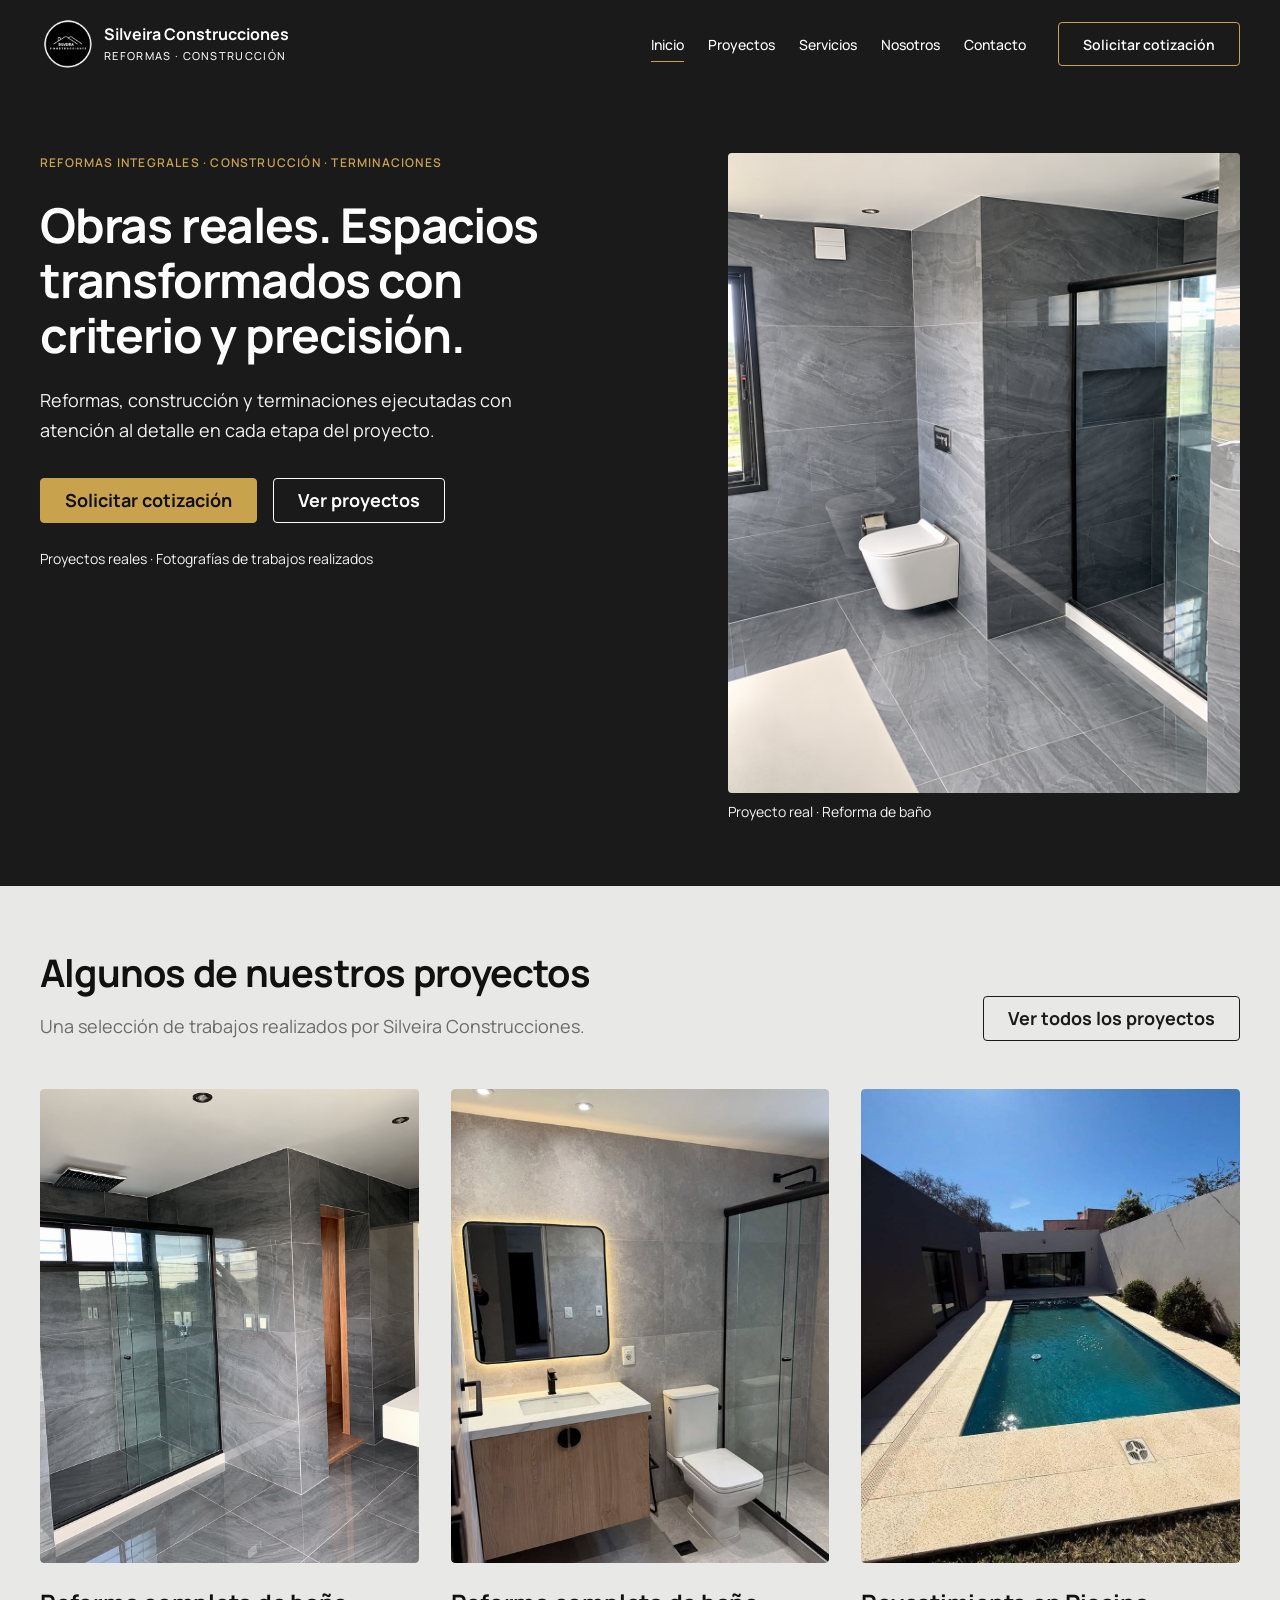
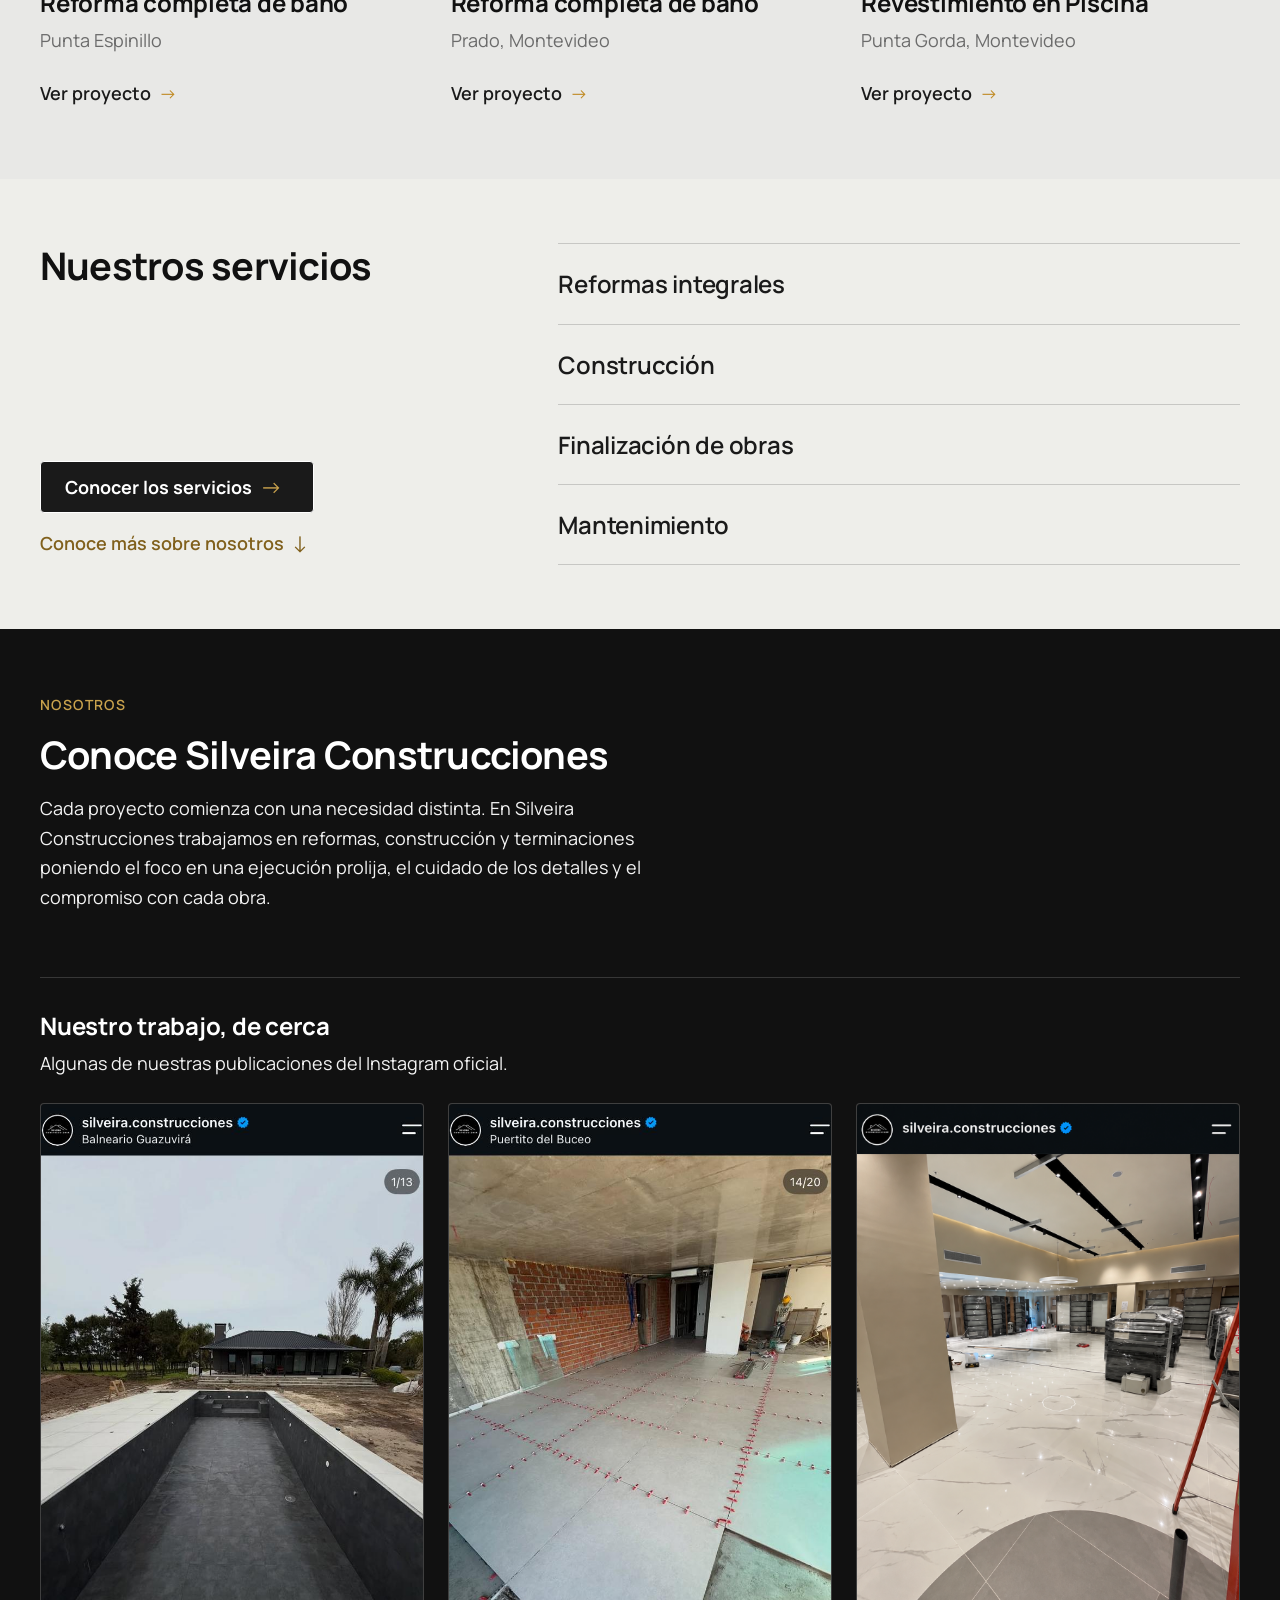
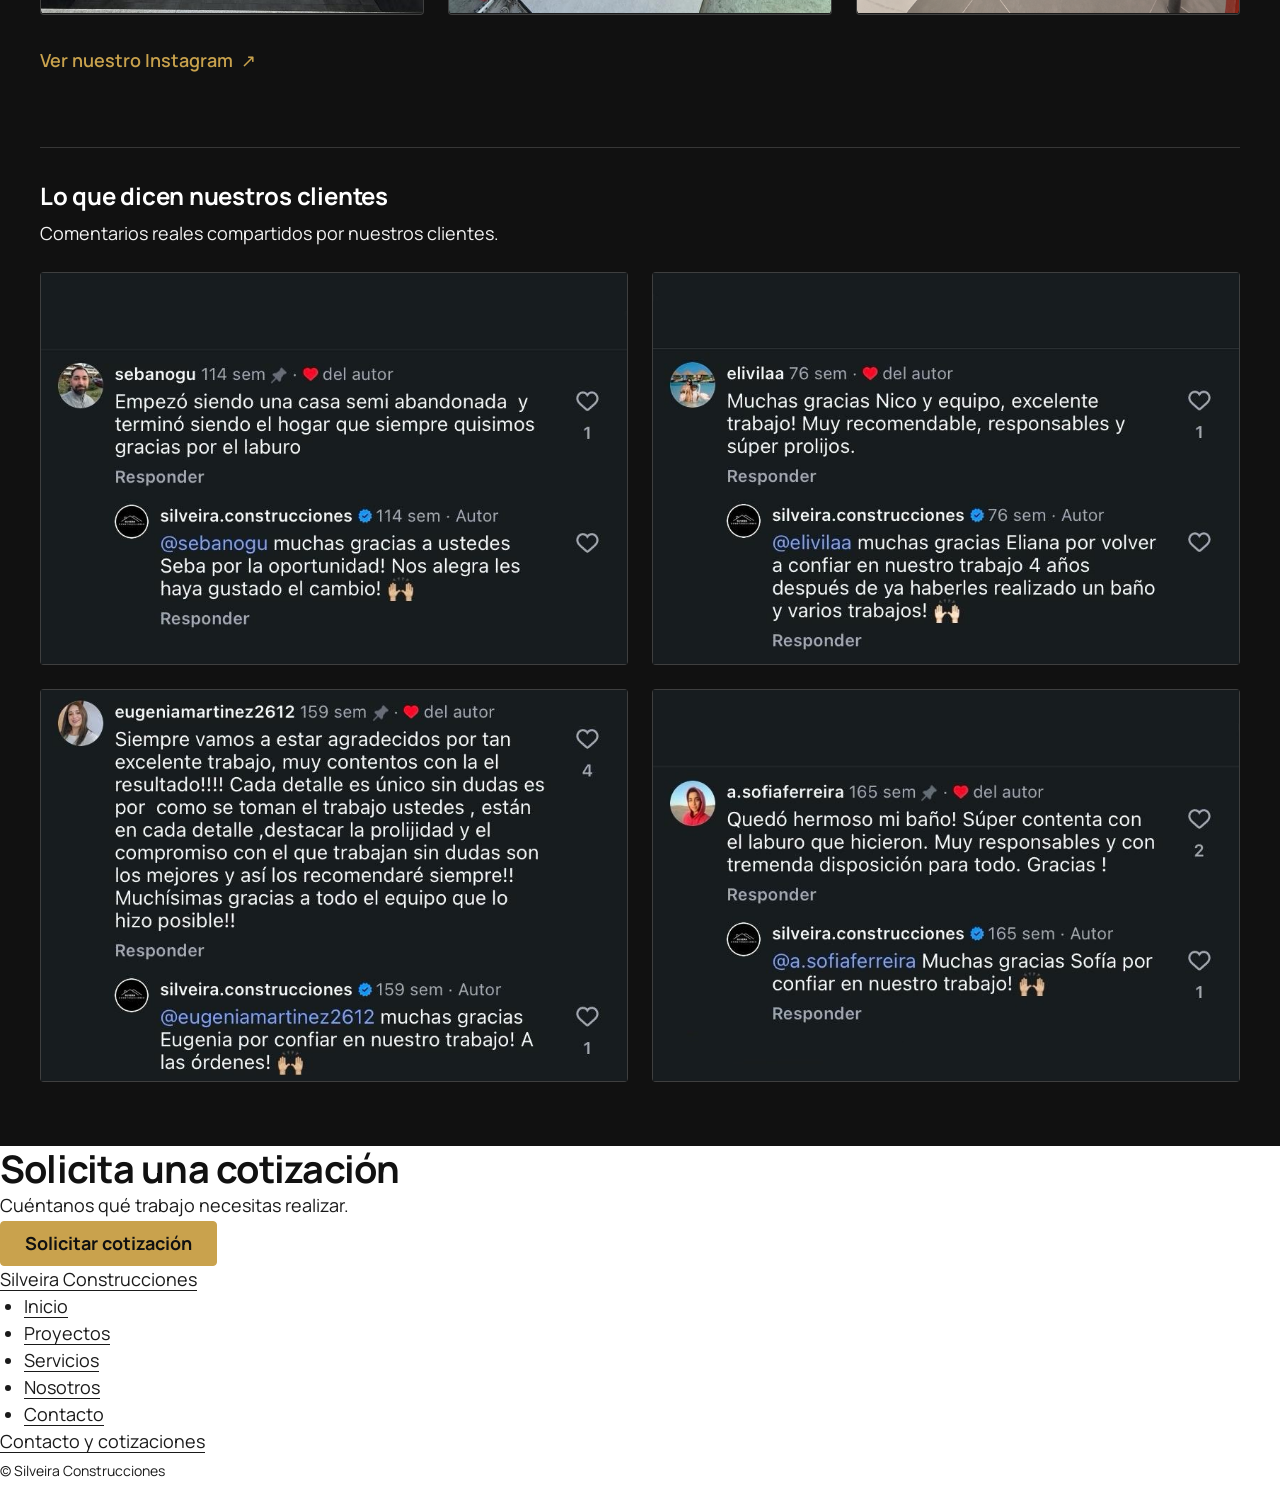
==== commit c3917a0b: "feat: complete home about section and media interactions" ====
--- a/index.html
+++ b/index.html
@@ -1,150 +1,365 @@
-<!DOCTYPE html>
+<!doctype html>
 <html lang="es">
-<head>
-  <meta charset="UTF-8">
-  <meta name="viewport" content="width=device-width, initial-scale=1.0">
-  <title>Inicio | Silveira Construcciones</title>
-  <link rel="icon" type="image/png" href="images/brand/silveira-logo.png">
-  <link rel="stylesheet" href="css/style.css">
-  <script src="js/script.js" defer></script>
-  <script type="module" src="js/projects.js"></script>
-</head>
-<body>
-  <a class="skip-link" href="#contenido-principal">Saltar al contenido principal</a>
-
-  <!-- =========================
+  <head>
+    <meta charset="UTF-8" />
+    <meta name="viewport" content="width=device-width, initial-scale=1.0" />
+    <title>Inicio | Silveira Construcciones</title>
+    <link rel="icon" type="image/png" href="images/brand/silveira-logo.png" />
+    <link rel="stylesheet" href="css/style.css" />
+    <script src="js/script.js" defer></script>
+    <script type="module" src="js/projects.js"></script>
+  </head>
+  <body>
+    <a class="skip-link" href="#contenido-principal">
+      Saltar al contenido principal
+    </a>
+
+    <!-- =========================
        CABECERA Y NAVEGACIÓN
   ========================= -->
-  <header class="site-header">
-    <div class="container site-header__inner">
-      <a class="header-brand" href="./" aria-label="Silveira Construcciones — Inicio">
-        <img class="header-brand__logo" src="images/brand/silveira-logo.png" alt="">
-        <span class="header-brand__text">
-          <span class="header-brand__name">Silveira Construcciones</span>
-          <span class="header-brand__tagline">REFORMAS · CONSTRUCCIÓN</span>
-        </span>
-      </a>
-      <button class="menu-toggle" type="button" aria-controls="main-navigation" aria-expanded="false" aria-label="Abrir menú de navegación" hidden>
-        <span class="menu-toggle__icon" aria-hidden="true"><span></span><span></span><span></span></span>
-        <span>Menú</span>
-      </button>
-      <nav id="main-navigation" class="main-nav" aria-label="Navegación principal">
-        <ul class="nav-list">
-            <li><a class="nav-link" href="./" aria-current="page">Inicio</a></li>
+    <header class="site-header">
+      <div class="container site-header__inner">
+        <a
+          class="header-brand"
+          href="./"
+          aria-label="Silveira Construcciones — Inicio"
+        >
+          <img
+            class="header-brand__logo"
+            src="images/brand/silveira-logo.png"
+            alt=""
+          />
+          <span class="header-brand__text">
+            <span class="header-brand__name">Silveira Construcciones</span>
+            <span class="header-brand__tagline">REFORMAS · CONSTRUCCIÓN</span>
+          </span>
+        </a>
+        <button
+          class="menu-toggle"
+          type="button"
+          aria-controls="main-navigation"
+          aria-expanded="false"
+          aria-label="Abrir menú de navegación"
+          hidden
+        >
+          <span class="menu-toggle__icon" aria-hidden="true">
+            <span></span>
+            <span></span>
+            <span></span>
+          </span>
+          <span>Menú</span>
+        </button>
+        <nav
+          id="main-navigation"
+          class="main-nav"
+          aria-label="Navegación principal"
+        >
+          <ul class="nav-list">
+            <li>
+              <a class="nav-link" href="./" aria-current="page">Inicio</a>
+            </li>
             <li><a class="nav-link" href="proyectos/">Proyectos</a></li>
             <li><a class="nav-link" href="servicios/">Servicios</a></li>
-            <li><a class="nav-link" href="nosotros/">Nosotros</a></li>
+            <li><a class="nav-link" href="#nosotros">Nosotros</a></li>
             <li><a class="nav-link" href="contacto/">Contacto</a></li>
-        </ul>
-        <a class="button-link button-link--secondary header-cta" href="contacto/">Solicitar cotización</a>
-      </nav>
-    </div>
-  </header>
-
-  <main id="contenido-principal" tabindex="-1">
-    <!-- =========================
+          </ul>
+          <a
+            class="button-link button-link--secondary header-cta"
+            href="contacto/"
+          >
+            Solicitar cotización
+          </a>
+        </nav>
+      </div>
+    </header>
+
+    <main id="contenido-principal" tabindex="-1">
+      <!-- =========================
          PRESENTACIÓN
     ========================= -->
-    <section class="hero" aria-labelledby="page-title">
-      <div class="container hero__inner">
-        <div class="hero__content">
-          <p class="hero__eyebrow">REFORMAS INTEGRALES · CONSTRUCCIÓN · TERMINACIONES</p>
-          <h1 id="page-title">Obras reales. Espacios transformados con criterio y precisión.</h1>
-          <p class="hero__description">Reformas, construcción y terminaciones ejecutadas con atención al detalle en cada etapa del proyecto.</p>
-          <div class="hero__actions">
-            <a class="button-link" href="contacto/">Solicitar cotización</a>
-            <a class="button-link button-link--secondary" href="proyectos/">Ver proyectos</a>
+      <section class="hero" aria-labelledby="page-title">
+        <div class="container hero__inner">
+          <div class="hero__content">
+            <p class="hero__eyebrow">
+              REFORMAS INTEGRALES · CONSTRUCCIÓN · TERMINACIONES
+            </p>
+            <h1 id="page-title">
+              Obras reales. Espacios transformados con criterio y precisión.
+            </h1>
+            <p class="hero__description">
+              Reformas, construcción y terminaciones ejecutadas con atención al
+              detalle en cada etapa del proyecto.
+            </p>
+            <div class="hero__actions">
+              <a class="button-link" href="contacto/">Solicitar cotización</a>
+              <a class="button-link button-link--secondary" href="proyectos/">
+                Ver proyectos
+              </a>
+            </div>
+            <p class="hero__proof">
+              Proyectos reales · Fotografías de trabajos realizados
+            </p>
           </div>
-          <p class="hero__proof">Proyectos reales · Fotografías de trabajos realizados</p>
+          <figure class="hero__media">
+            <img
+              class="hero__image"
+              src="images/hero/hero-bathroom.png"
+              alt="Baño reformado con revestimiento gris, mampara de vidrio y perfiles negros."
+              fetchpriority="high"
+            />
+            <figcaption>Proyecto real · Reforma de baño</figcaption>
+          </figure>
         </div>
-        <figure class="hero__media">
-          <img class="hero__image" src="images/hero/hero-bathroom.png" alt="Baño reformado con revestimiento gris, mampara de vidrio y perfiles negros." fetchpriority="high">
-          <figcaption>Proyecto real · Reforma de baño</figcaption>
-        </figure>
-      </div>
-    </section>
-
-    <section id="home-projects" class="projects-section section-spacing" aria-labelledby="home-projects-title">
-      <div class="container">
-        <header class="projects-section__header">
-          <div class="projects-intro">
-            <h2 id="home-projects-title">Algunos de nuestros proyectos</h2>
-            <p>Una selección de trabajos realizados por Silveira Construcciones.</p>
+      </section>
+
+      <section
+        id="home-projects"
+        class="projects-section section-spacing"
+        aria-labelledby="home-projects-title"
+      >
+        <div class="container">
+          <header class="projects-section__header">
+            <div class="projects-intro">
+              <h2 id="home-projects-title">Algunos de nuestros proyectos</h2>
+              <p>
+                Una selección de trabajos realizados por Silveira
+                Construcciones.
+              </p>
+            </div>
+            <a
+              class="button-link button-link--secondary projects-section__link"
+              href="proyectos/"
+            >
+              Ver todos los proyectos
+            </a>
+          </header>
+          <div class="projects-grid" data-projects="home"></div>
+        </div>
+      </section>
+
+      <section
+        id="servicios"
+        class="services-section section-spacing"
+        aria-labelledby="servicios-title"
+      >
+        <div class="container services-section__inner">
+          <header class="services-section__header">
+            <h2 id="servicios-title">Nuestros servicios</h2>
+          </header>
+          <ul class="services-list">
+            <li>Reformas integrales</li>
+            <li>Construcción</li>
+            <li>Finalización de obras</li>
+            <li>Mantenimiento</li>
+          </ul>
+          <div class="services-section__actions">
+            <a
+              class="button-link button-link--secondary services-section__link"
+              href="servicios/"
+            >
+              <span class="services-section__link-text">
+                Conocer los servicios
+              </span>
+            </a>
+            <a class="services-section__explore" href="#nosotros">
+              Conoce más sobre nosotros
+            </a>
           </div>
-          <a class="button-link button-link--secondary projects-section__link" href="proyectos/">Ver todos los proyectos</a>
-        </header>
-        <div class="projects-grid" data-projects="home"></div>
-      </div>
-    </section>
-
-    <section id="servicios" class="services-section section-spacing" aria-labelledby="servicios-title">
-      <div class="container services-section__inner">
-        <header class="services-section__header">
-          <h2 id="servicios-title">Nuestros servicios</h2>
-        </header>
-        <ul class="services-list">
-          <li>Reformas integrales</li>
-          <li>Construcción</li>
-          <li>Finalización de obras</li>
-          <li>Mantenimiento</li>
-        </ul>
-        <a class="button-link button-link--secondary services-section__link" href="servicios/">
-          <span class="services-section__link-text">Conocer los servicios</span>
-        </a>
-      </div>
-    </section>
-
-    <section id="nosotros" aria-labelledby="nosotros-title">
-      <h2 id="nosotros-title">Conoce Silveira Construcciones</h2>
-      <h3>Nicolás Silveira</h3>
-      <!-- Pendiente: incorporar una presentación confirmada de Nicolás Silveira y una fotografía real junto a una obra de la empresa. -->
-      <a href="nosotros/">Más sobre nosotros</a>
-    </section>
-
-    <section id="instagram" aria-labelledby="instagram-title">
-      <h2 id="instagram-title">Silveira Construcciones en Instagram</h2>
-      <!-- Pendiente: confirmar la URL del perfil real e incorporar un enlace externo con texto descriptivo y contenido visual autorizado. -->
-    </section>
-
-    <section id="proceso" aria-labelledby="proceso-title">
-      <h2 id="proceso-title">Cómo trabajamos</h2>
-      <!-- Pendiente: confirmar las etapas del proceso de trabajo antes de incorporarlas en una lista ordenada. -->
-    </section>
-
-    <section id="testimonios" aria-labelledby="testimonios-title">
-      <h2 id="testimonios-title">Clientes y testimonios</h2>
-      <!-- Aquí se incorporarán los testimonios y las referencias de clientes reales cuando estén disponibles y autorizados. -->
-    </section>
-
-    <section id="cotizacion" class="contact-cta" aria-labelledby="cotizacion-title">
-      <h2 id="cotizacion-title">Solicita una cotización</h2>
-      <p>Cuéntanos qué trabajo necesitas realizar.</p>
-      <a class="button-link" href="contacto/">Solicitar cotización</a>
-    </section>
-  </main>
-
-  <!-- =========================
+        </div>
+      </section>
+
+      <section
+        id="nosotros"
+        class="home-about section-spacing"
+        aria-labelledby="nosotros-title"
+      >
+        <div class="container">
+          <header class="home-about__intro">
+            <p class="home-about__eyebrow">NOSOTROS</p>
+            <h2 id="nosotros-title">Conoce Silveira Construcciones</h2>
+            <p class="home-about__description">
+              Cada proyecto comienza con una necesidad distinta. En Silveira
+              Construcciones trabajamos en reformas, construcción y
+              terminaciones poniendo el foco en una ejecución prolija, el
+              cuidado de los detalles y el compromiso con cada obra.
+            </p>
+          </header>
+
+          <section
+            id="instagram"
+            class="home-about__subsection"
+            aria-labelledby="instagram-title"
+          >
+            <header class="home-about__subsection-header">
+              <h3 id="instagram-title">Nuestro trabajo, de cerca</h3>
+              <p class="home-about__description">
+                Algunas de nuestras publicaciones del Instagram oficial.
+              </p>
+            </header>
+            <ul class="home-about__posts">
+              <li class="home-about__post">
+                <a
+                  class="home-about__post-link"
+                  href="https://www.instagram.com/p/DdKcmoMlL9q/"
+                  target="_blank"
+                  rel="noopener noreferrer"
+                  aria-label="Ver publicación de Silveira Construcciones sobre la piscina en Balneario Guazuvirá en Instagram (se abre en una nueva pestaña)"
+                >
+                  <img
+                    src="images/instagram/piscina-guazuvira-instagram-3x4.png"
+                    alt="Captura de una publicación del Instagram de Silveira Construcciones: piscina vacía revestida en tonos oscuros en Balneario Guazuvirá, con una residencia al fondo."
+                    width="702"
+                    height="936"
+                    loading="lazy"
+                    decoding="async"
+                  />
+                </a>
+              </li>
+              <li class="home-about__post">
+                <a
+                  class="home-about__post-link"
+                  href="https://www.instagram.com/p/DYR6i8Tjaoy/?img_index=14"
+                  target="_blank"
+                  rel="noopener noreferrer"
+                  aria-label="Ver publicación de Silveira Construcciones sobre el trabajo en Edificio Ame en Instagram (se abre en una nueva pestaña)"
+                >
+                  <img
+                    src="images/instagram/edificio-ame-instagram-3x4.png"
+                    alt="Captura de una publicación del Instagram de Silveira Construcciones: instalación de grandes piezas de porcelanato con niveladores visibles en un ambiente en obras del Edificio Ame."
+                    width="702"
+                    height="936"
+                    loading="lazy"
+                    decoding="async"
+                  />
+                </a>
+              </li>
+              <li class="home-about__post">
+                <a
+                  class="home-about__post-link"
+                  href="https://www.instagram.com/p/DFDsxB-Jdi2/?img_index=2"
+                  target="_blank"
+                  rel="noopener noreferrer"
+                  aria-label="Ver publicación de Silveira Construcciones sobre la farmacia San Roque en Punta Carretas Shopping en Instagram (se abre en una nueva pestaña)"
+                >
+                  <img
+                    src="images/instagram/san-roque-punta-carretas-instagram-3x4.png"
+                    alt="Publicación del Instagram de Silveira Construcciones: interior de la farmacia San Roque en Punta Carretas Shopping durante trabajos de colocación de porcelanato."
+                    width="1086"
+                    height="1448"
+                    loading="lazy"
+                    decoding="async"
+                  />
+                </a>
+              </li>
+            </ul>
+            <div class="home-about__instagram-actions">
+              <a
+                class="home-about__instagram-link"
+                href="https://www.instagram.com/silveira.construcciones/"
+                target="_blank"
+                rel="noopener noreferrer"
+                aria-label="Ver nuestro Instagram (se abre en una nueva pestaña)"
+              >
+                Ver nuestro Instagram
+              </a>
+            </div>
+          </section>
+
+          <section
+            id="testimonios"
+            class="home-about__subsection"
+            aria-labelledby="testimonios-title"
+          >
+            <header class="home-about__subsection-header">
+              <h3 id="testimonios-title">Lo que dicen nuestros clientes</h3>
+              <p class="home-about__description">
+                Comentarios reales compartidos por nuestros clientes.
+              </p>
+            </header>
+            <ul class="home-about__comments">
+              <li class="home-about__comment">
+                <img
+                  src="images/testimonials/img-01.jpg"
+                  alt="Comentario de sebanogu: «Empezó siendo una casa semi abandonada y terminó siendo el hogar que siempre quisimos gracias por el laburo»"
+                  width="828"
+                  height="552"
+                  loading="lazy"
+                  decoding="async"
+                />
+              </li>
+              <li class="home-about__comment">
+                <img
+                  src="images/testimonials/img-02.jpg"
+                  alt="Comentario de elivilaa: «Muchas gracias Nico y equipo, excelente trabajo! Muy recomendable, responsables y súper prolijos.»"
+                  width="828"
+                  height="552"
+                  loading="lazy"
+                  decoding="async"
+                />
+              </li>
+              <li class="home-about__comment">
+                <img
+                  src="images/testimonials/img-03.jpg"
+                  alt="Comentario de eugeniamartinez2612: «Siempre vamos a estar agradecidos por tan excelente trabajo, muy contentos con la el resultado!!!! Cada detalle es único sin dudas es por como se toman el trabajo ustedes , están en cada detalle ,destacar la prolijidad y el compromiso con el que trabajan sin dudas son los mejores y así los recomendaré siempre!! Muchísimas gracias a todo el equipo que lo hizo posible!!»"
+                  width="828"
+                  height="552"
+                  loading="lazy"
+                  decoding="async"
+                />
+              </li>
+              <li class="home-about__comment">
+                <img
+                  src="images/testimonials/img-04.jpg"
+                  alt="Comentario de a.sofiaferreira: «Quedó hermoso mi baño! Súper contenta con el laburo que hicieron. Muy responsables y con tremenda disposición para todo. Gracias !»"
+                  width="828"
+                  height="552"
+                  loading="lazy"
+                  decoding="async"
+                />
+              </li>
+            </ul>
+          </section>
+        </div>
+      </section>
+
+      <section id="proceso" aria-labelledby="proceso-title" hidden>
+        <h2 id="proceso-title">Cómo trabajamos</h2>
+        <!-- Pendiente: confirmar las etapas del proceso de trabajo antes de incorporarlas en una lista ordenada. -->
+      </section>
+
+      <section
+        id="cotizacion"
+        class="contact-cta"
+        aria-labelledby="cotizacion-title"
+      >
+        <h2 id="cotizacion-title">Solicita una cotización</h2>
+        <p>Cuéntanos qué trabajo necesitas realizar.</p>
+        <a class="button-link" href="contacto/">Solicitar cotización</a>
+      </section>
+    </main>
+
+    <!-- =========================
        PIE DE PÁGINA
   ========================= -->
-  <footer class="site-footer">
-    <a class="site-brand" href="./">Silveira Construcciones</a>
-    <nav aria-label="Navegación del pie de página">
-      <ul class="footer-nav-list">
-        <li><a href="./" aria-current="page">Inicio</a></li>
-        <li><a href="proyectos/">Proyectos</a></li>
-        <li><a href="servicios/">Servicios</a></li>
-        <li><a href="nosotros/">Nosotros</a></li>
-        <li><a href="contacto/">Contacto</a></li>
-      </ul>
-    </nav>
-    <div class="footer-contact">
-      <a href="contacto/">Contacto y cotizaciones</a>
-      <!-- Pendiente: incorporar los datos de contacto verificados en un elemento address. -->
-    </div>
-    <div class="footer-social">
-      <!-- Pendiente: incorporar el enlace al perfil real de Instagram una vez confirmada su URL. -->
-    </div>
-    <p class="copyright"><small>&copy; Silveira Construcciones</small></p>
-  </footer>
-</body>
+    <footer class="site-footer">
+      <a class="site-brand" href="./">Silveira Construcciones</a>
+      <nav aria-label="Navegación del pie de página">
+        <ul class="footer-nav-list">
+          <li><a href="./" aria-current="page">Inicio</a></li>
+          <li><a href="proyectos/">Proyectos</a></li>
+          <li><a href="servicios/">Servicios</a></li>
+          <li><a href="#nosotros">Nosotros</a></li>
+          <li><a href="contacto/">Contacto</a></li>
+        </ul>
+      </nav>
+      <div class="footer-contact">
+        <a href="contacto/">Contacto y cotizaciones</a>
+        <!-- Pendiente: incorporar los datos de contacto verificados en un elemento address. -->
+      </div>
+      <div class="footer-social">
+        <!-- Pendiente: incorporar el enlace al perfil real de Instagram una vez confirmada su URL. -->
+      </div>
+      <p class="copyright"><small>&copy; Silveira Construcciones</small></p>
+    </footer>
+  </body>
 </html>
--- a/css/style.css
+++ b/css/style.css
@@ -753,6 +753,18 @@
   max-width: 28rem;
 }
 
+.project-card__media-action {
+  display: block;
+  width: 100%;
+  padding: 0;
+  border: 0;
+  border-radius: var(--radius-sm);
+  background: transparent;
+  color: inherit;
+  text-decoration: none;
+  overflow: hidden;
+}
+
 .project-card__image {
   width: 100%;
   aspect-ratio: 4 / 5;
@@ -1126,6 +1138,49 @@
   }
 }
 
+.services-section__actions {
+  display: grid;
+  justify-items: start;
+  gap: var(--space-sm);
+  min-width: 0;
+}
+
+.services-section__explore {
+  display: inline-flex;
+  align-items: center;
+  gap: var(--space-sm);
+  min-height: 2.75rem;
+  max-width: 100%;
+  color: #80601c;
+  font-weight: 600;
+  text-decoration: none;
+}
+
+.services-section__explore::after {
+  content: "↓";
+  flex-shrink: 0;
+  font-size: 1.25em;
+  font-weight: 400;
+  transition: transform var(--transition-fast);
+}
+
+.services-section__explore:focus-visible::after {
+  transform: translateY(var(--space-xs));
+}
+
+@media (hover: hover) and (pointer: fine) {
+  .services-section__explore:hover::after {
+    transform: translateY(var(--space-xs));
+  }
+}
+
+@media (prefers-reduced-motion: reduce) {
+  .services-section__explore:hover::after,
+  .services-section__explore:focus-visible::after {
+    transform: none;
+  }
+}
+
 .services-section__link {
   justify-self: start;
   border-color: var(--color-white);
@@ -1170,7 +1225,7 @@
 @media (min-width: 64rem) {
   .services-section__inner {
     grid-template-columns: minmax(0, 2fr) minmax(0, 3fr);
-    grid-template-rows: auto auto;
+    grid-template-rows: minmax(0, 1fr) auto;
     row-gap: var(--space-lg);
     column-gap: var(--space-3xl);
   }
@@ -1183,11 +1238,359 @@
 
   .services-section .services-list {
     grid-column: 2;
-    grid-row: 1;
-  }
-
-  .services-section__link {
-    grid-column: 2;
+    grid-row: 1 / 3;
+  }
+
+  .services-section__actions {
+    grid-column: 1;
     grid-row: 2;
-  }
-}
+    align-self: end;
+  }
+}
+
+/* =========================
+   PÁGINA DE SERVICIOS
+========================= */
+.services-page-intro {
+  background-color: var(--color-light-gray);
+}
+
+.services-page-intro__inner {
+  display: grid;
+  align-items: center;
+  gap: var(--space-xl);
+}
+
+.services-page-intro__content {
+  display: grid;
+  gap: var(--space-lg);
+  min-width: 0;
+}
+
+.services-page-intro__content p {
+  max-width: 34ch;
+  color: var(--color-gray);
+}
+
+.services-page-intro__explore {
+  display: inline-flex;
+  align-items: center;
+  justify-self: start;
+  gap: var(--space-sm);
+  max-width: 100%;
+  min-height: 2.75rem;
+  color: #80601c;
+  font-weight: 600;
+  text-decoration: none;
+}
+
+.services-page-intro__explore::after {
+  content: "↓";
+  flex-shrink: 0;
+  font-size: 1.25em;
+  font-weight: 400;
+  transition: transform var(--transition-fast);
+}
+
+.services-page-intro__explore:focus-visible::after {
+  transform: translateY(var(--space-xs));
+}
+
+@media (hover: hover) and (pointer: fine) {
+  .services-page-intro__explore:hover::after {
+    transform: translateY(var(--space-xs));
+  }
+}
+
+@media (prefers-reduced-motion: reduce) {
+  .services-page-intro__explore:hover::after,
+  .services-page-intro__explore:focus-visible::after {
+    transform: none;
+  }
+}
+
+.services-page-intro__media,
+.service-feature__media {
+  min-width: 0;
+}
+
+.services-page-intro__media img,
+.service-feature__media img {
+  width: 100%;
+  height: auto;
+  border-radius: var(--radius-sm);
+}
+
+.services-page-intro__media img {
+  aspect-ratio: 16 / 9;
+  object-fit: cover;
+  object-position: center 55%;
+}
+
+.services-page-intro__media figcaption,
+.service-feature__media figcaption {
+  margin-block-start: var(--space-sm);
+  color: var(--color-gray);
+  font-size: var(--font-size-small);
+  line-height: 1.5;
+}
+
+.services-page-content {
+  padding-block-start: var(--space-xl);
+  background-color: var(--color-white);
+}
+
+.services-page-content#nuestros-servicios {
+  scroll-margin-block-start: 5rem;
+}
+
+.services-page-content__header {
+  display: grid;
+  gap: var(--space-sm);
+  padding-block-end: var(--space-xl);
+}
+
+.services-page-content__header h2 {
+  font-size: var(--font-size-small);
+  line-height: 1.5;
+  letter-spacing: 0.08em;
+  text-transform: uppercase;
+}
+
+.services-page-content__header p {
+  color: var(--color-gray);
+  font-size: var(--font-size-small);
+}
+
+.service-feature {
+  display: grid;
+  grid-template-areas: "content" "media";
+  align-items: center;
+  gap: var(--space-xl);
+  padding-block: var(--section-spacing);
+  border-block-start: 1px solid color-mix(in srgb, var(--color-dark) 18%, transparent);
+}
+
+.services-page-content__header + .service-feature {
+  padding-block-start: var(--space-lg);
+}
+
+.service-feature__content {
+  grid-area: content;
+  display: grid;
+  grid-template-columns: minmax(0, 1fr);
+  gap: var(--space-md);
+  min-width: 0;
+}
+
+.service-feature__eyebrow {
+  padding-inline-start: var(--space-sm);
+  border-inline-start: 2px solid var(--color-gold);
+  color: var(--color-gray);
+  font-size: var(--font-size-small);
+  font-weight: 600;
+  letter-spacing: 0.08em;
+  text-transform: uppercase;
+}
+
+.service-feature__content h3 {
+  max-width: 18ch;
+  font-size: var(--font-size-h2);
+  line-height: 1.2;
+  letter-spacing: -0.02em;
+}
+
+.service-feature__description {
+  max-width: 42ch;
+  color: var(--color-gray);
+}
+
+.service-feature__media {
+  grid-area: media;
+}
+
+@media (min-width: 64rem) {
+  .services-page-intro__inner {
+    grid-template-columns: minmax(0, 2fr) minmax(0, 3fr);
+    gap: var(--space-3xl);
+  }
+
+  .service-feature {
+    grid-template-columns: repeat(2, minmax(0, 1fr));
+    grid-template-areas: "media content";
+    column-gap: var(--space-3xl);
+  }
+
+  .service-feature:nth-of-type(even) {
+    grid-template-areas: "content media";
+  }
+}
+
+/* =========================
+   NOSOTROS — HOME
+========================= */
+.home-about {
+  scroll-margin-block-start: 5rem;
+  background-color: var(--color-black);
+  color: var(--color-light-gray);
+}
+
+.home-about__intro {
+  display: grid;
+  grid-template-columns: minmax(0, 1fr);
+  gap: var(--space-md);
+}
+
+.home-about__eyebrow {
+  color: var(--color-gold);
+  font-size: var(--font-size-small);
+  font-weight: 600;
+  letter-spacing: 0.1em;
+}
+
+.home-about h2,
+.home-about h3 {
+  color: var(--color-white);
+}
+
+.home-about__description {
+  max-width: 60ch;
+  color: var(--color-light-gray);
+}
+
+.home-about__subsection {
+  margin-block-start: var(--section-spacing);
+  padding-block-start: var(--space-xl);
+  border-block-start: 1px solid color-mix(in srgb, var(--color-white) 16%, transparent);
+}
+
+.home-about__subsection-header {
+  display: grid;
+  gap: var(--space-sm);
+  margin-block-end: var(--space-lg);
+}
+
+.home-about__posts,
+.home-about__comments {
+  display: grid;
+  grid-template-columns: minmax(0, 1fr);
+  gap: var(--space-lg);
+  padding: 0;
+  list-style: none;
+}
+
+.home-about__placeholder {
+  display: grid;
+  place-items: center;
+  min-width: 0;
+  padding: var(--space-lg);
+  border: 1px solid color-mix(in srgb, var(--color-white) 16%, transparent);
+  border-radius: var(--radius-sm);
+  background-color: var(--color-dark);
+  color: var(--color-light-gray);
+  font-size: var(--font-size-small);
+  text-align: center;
+}
+
+.home-about__post {
+  display: grid;
+  min-width: 0;
+  aspect-ratio: 3 / 4;
+  border: 1px solid color-mix(in srgb, var(--color-white) 16%, transparent);
+  border-radius: var(--radius-sm);
+  background-color: var(--color-dark);
+}
+
+.home-about__post-link {
+  display: grid;
+  width: 100%;
+  height: 100%;
+  min-width: 0;
+  min-height: 0;
+  border-radius: inherit;
+  overflow: hidden;
+  text-decoration: none;
+}
+
+.home-about__post img {
+  width: 100%;
+  height: 100%;
+  min-width: 0;
+  min-height: 0;
+  border-radius: inherit;
+  object-fit: contain;
+}
+
+.home-about__instagram-actions {
+  margin-block-start: var(--space-lg);
+}
+
+.home-about__instagram-link {
+  display: inline-flex;
+  align-items: center;
+  gap: var(--space-sm);
+  max-width: 100%;
+  min-height: 2.75rem;
+  color: var(--color-gold);
+  font-weight: 600;
+  text-decoration: none;
+}
+
+.home-about__instagram-link::after {
+  content: "↗";
+  flex-shrink: 0;
+  font-weight: 400;
+  transition: transform var(--transition-fast);
+}
+
+.home-about__instagram-link:focus-visible {
+  color: var(--color-white);
+  text-decoration-line: underline;
+  outline-color: var(--color-gold);
+  box-shadow: none;
+}
+
+.home-about__instagram-link:focus-visible::after {
+  transform: translate(var(--space-xs), calc(var(--space-xs) * -1));
+}
+
+@media (hover: hover) and (pointer: fine) {
+  .home-about__instagram-link:hover {
+    color: var(--color-white);
+    text-decoration-line: underline;
+  }
+
+  .home-about__instagram-link:hover::after {
+    transform: translate(var(--space-xs), calc(var(--space-xs) * -1));
+  }
+}
+
+@media (prefers-reduced-motion: reduce) {
+  .home-about__instagram-link:hover::after,
+  .home-about__instagram-link:focus-visible::after {
+    transform: none;
+  }
+}
+
+.home-about__comment {
+  min-width: 0;
+  border: 1px solid color-mix(in srgb, var(--color-white) 16%, transparent);
+  border-radius: var(--radius-sm);
+  background-color: var(--color-dark);
+}
+
+.home-about__comment img {
+  display: block;
+  width: 100%;
+  height: auto;
+}
+
+@media (min-width: 48rem) {
+  .home-about__posts {
+    grid-template-columns: repeat(3, minmax(0, 1fr));
+  }
+
+  .home-about__comments {
+    grid-template-columns: repeat(2, minmax(0, 1fr));
+  }
+}
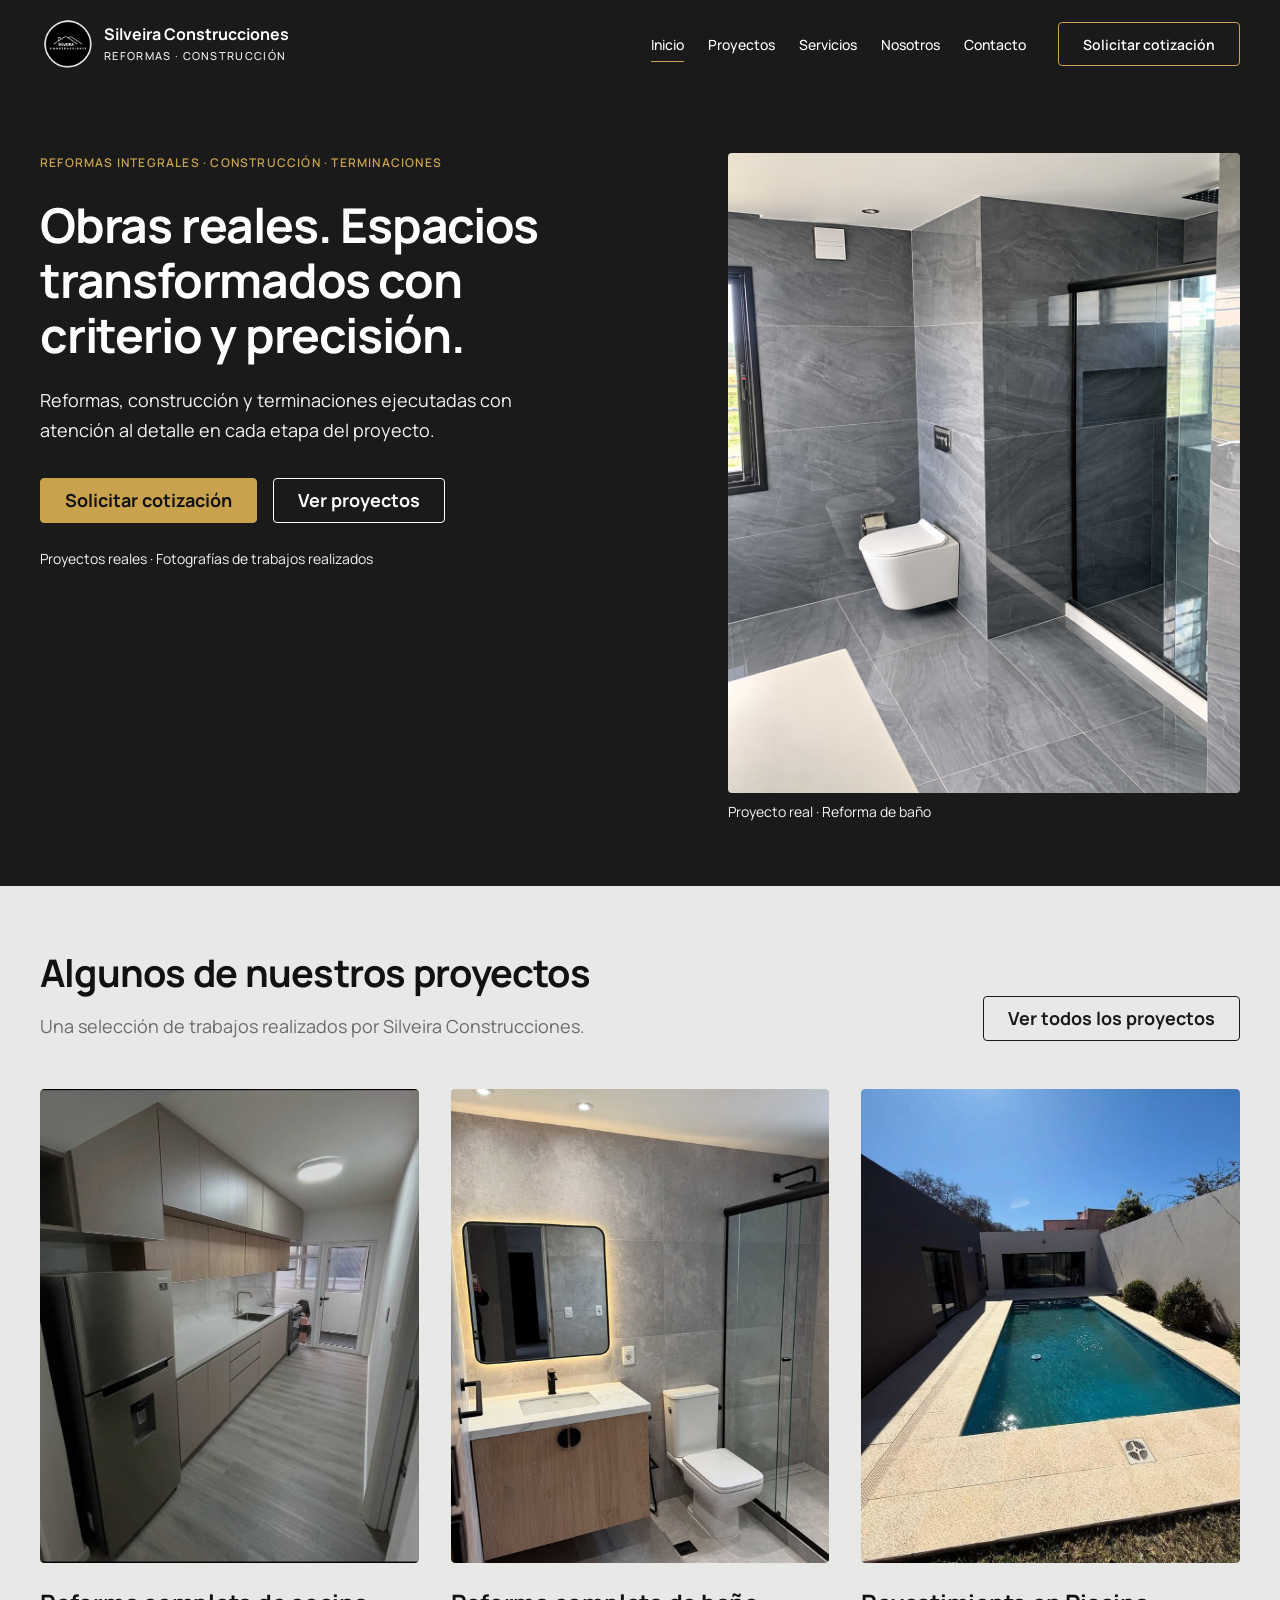
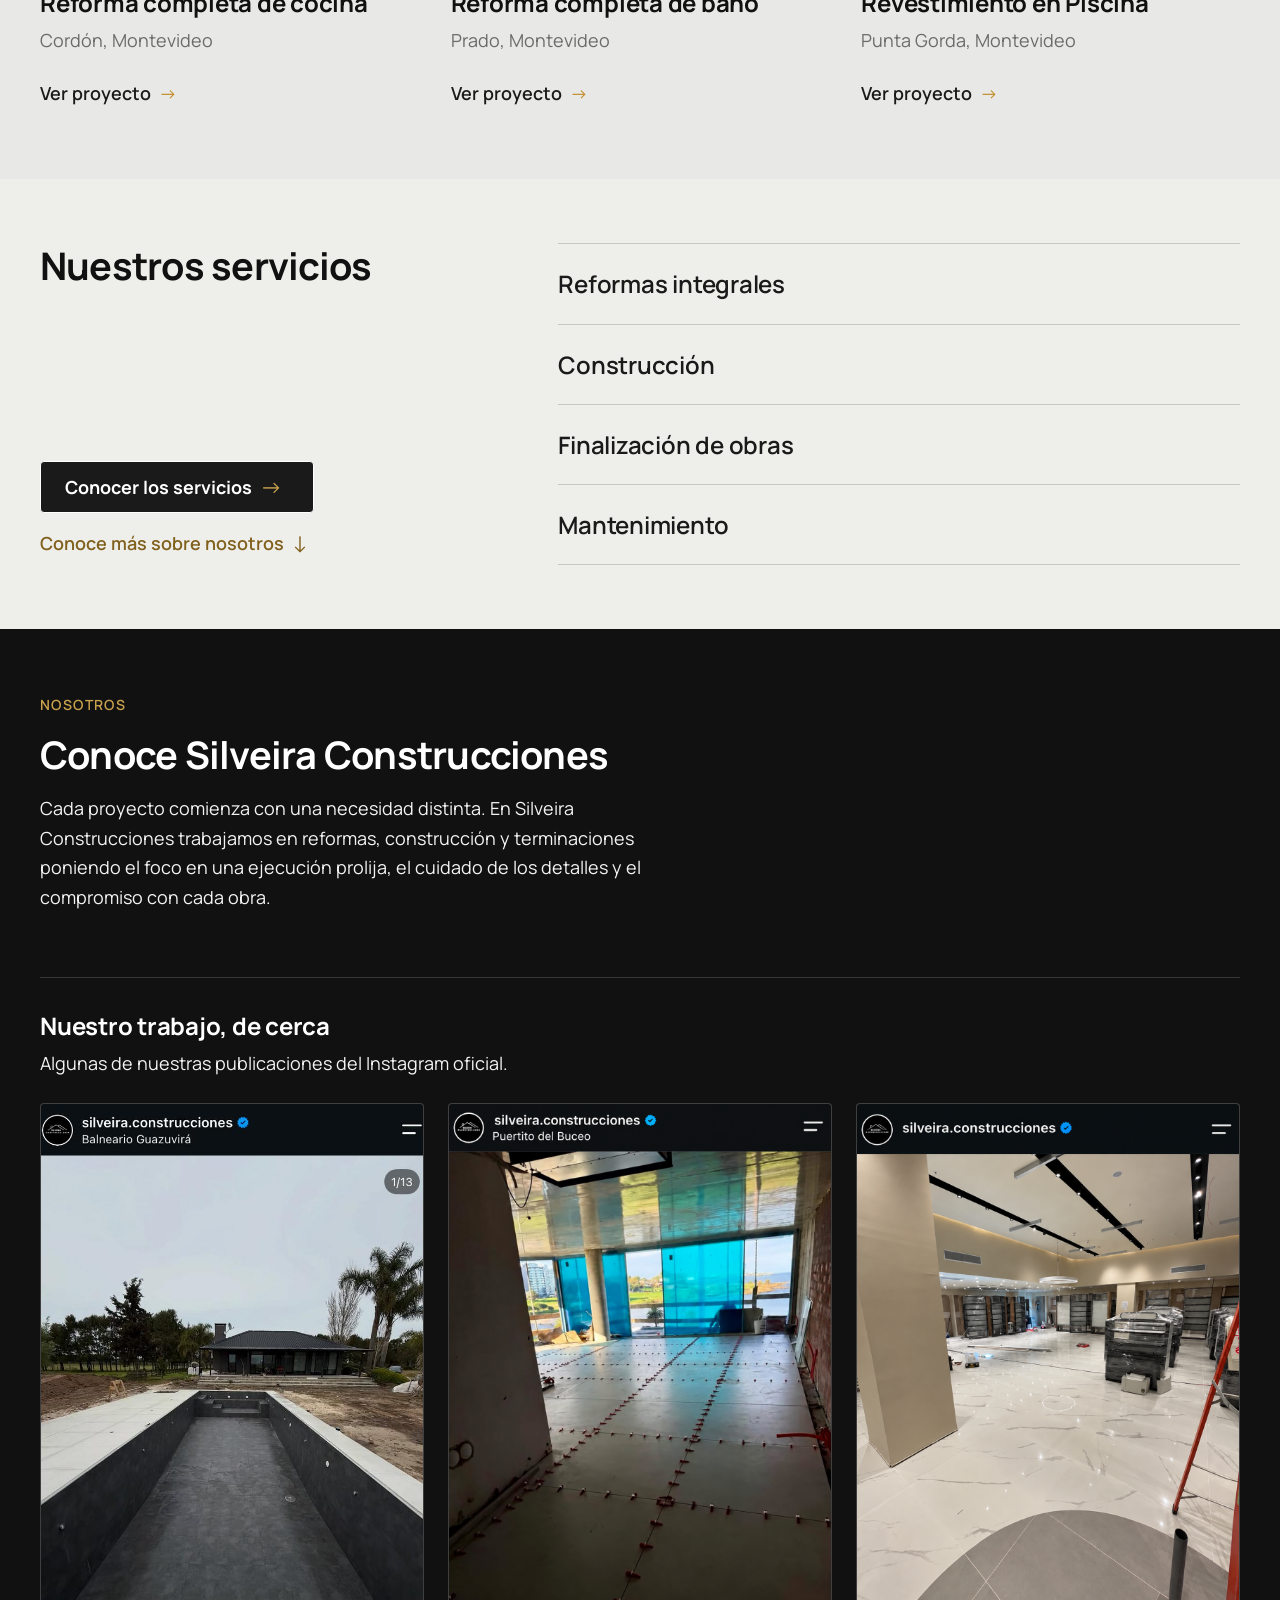
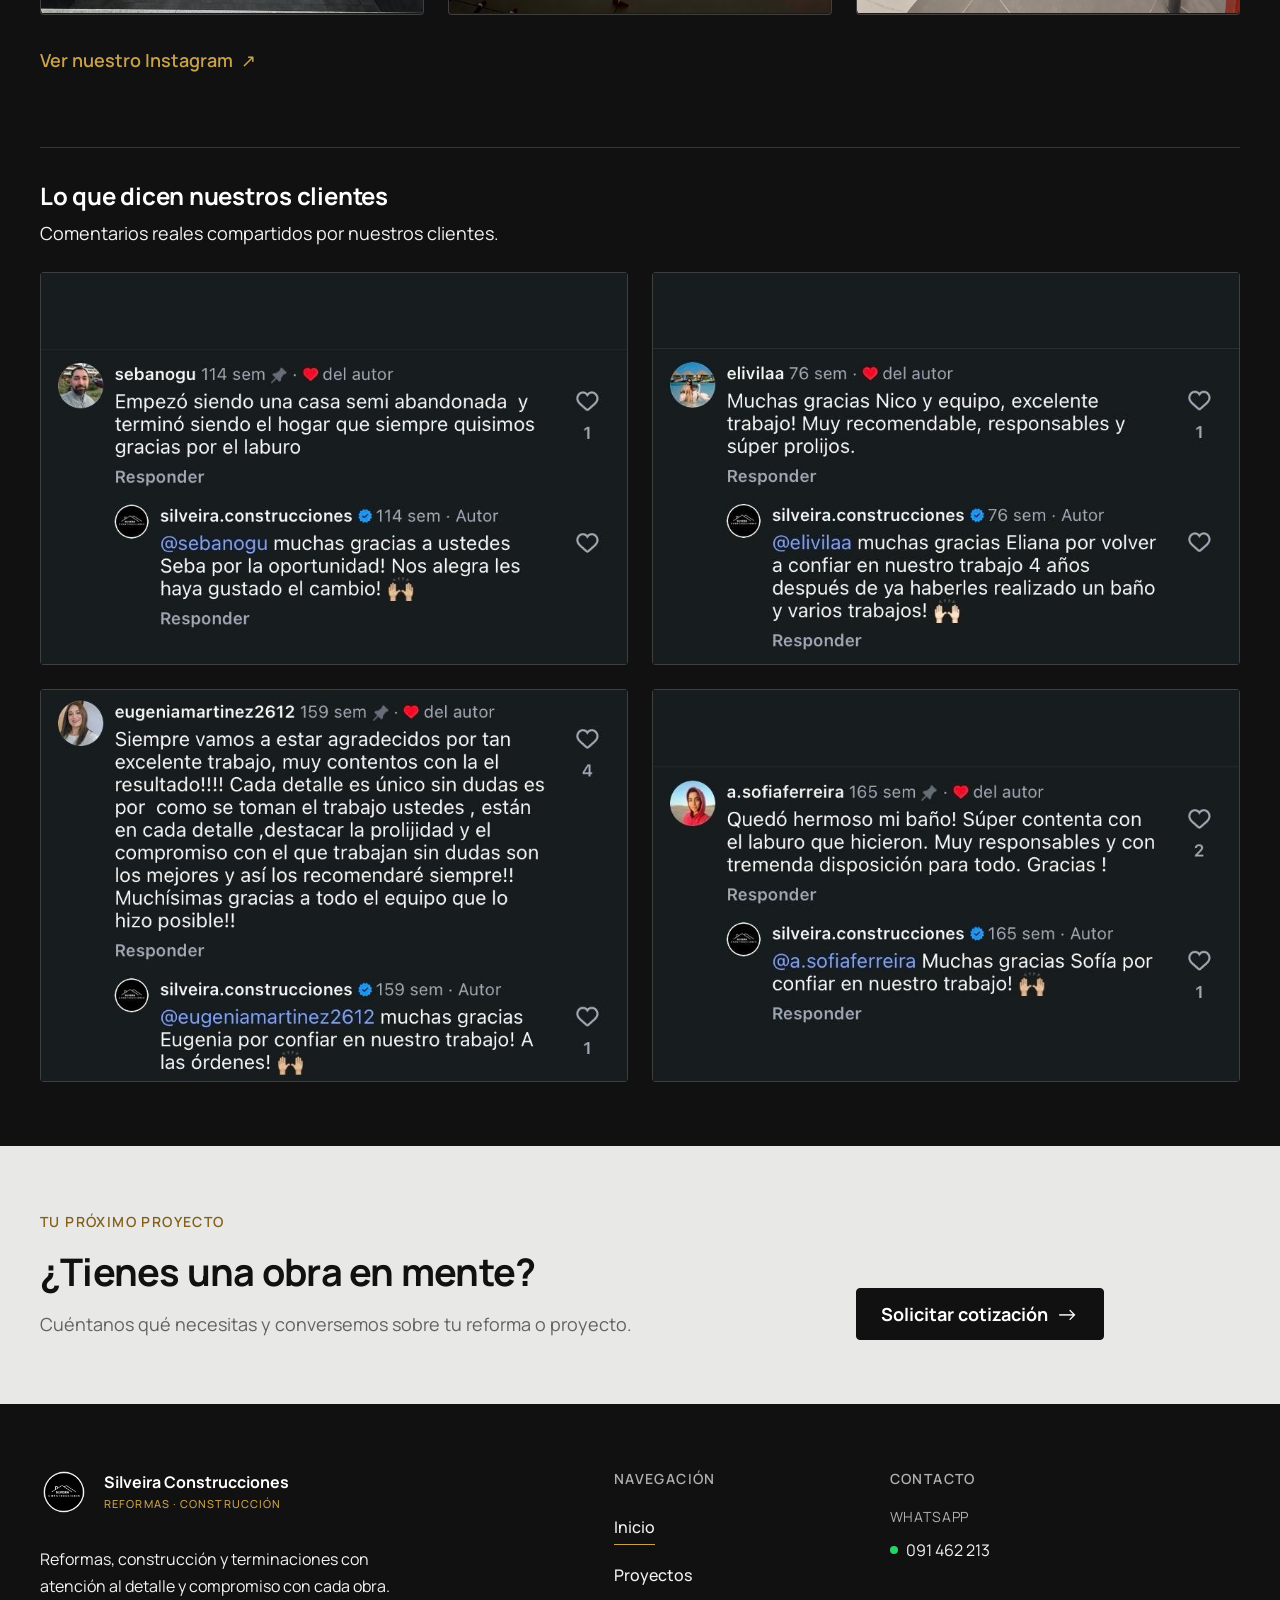
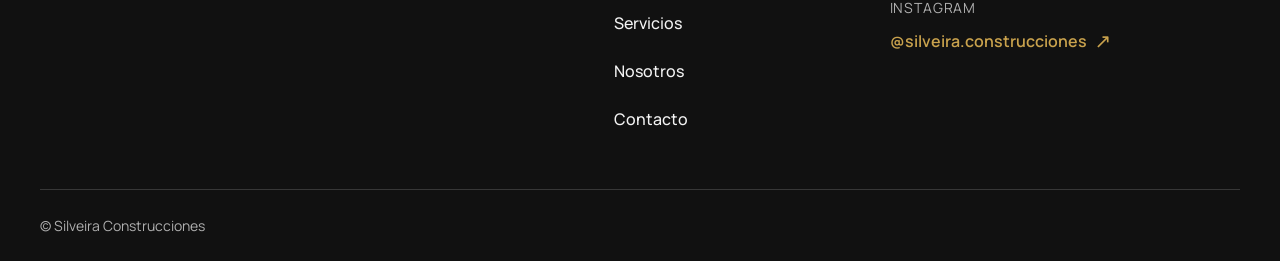
==== commit f7d1c09f: "feat: expand projects and finalize global site sections" ====
--- a/index.html
+++ b/index.html
@@ -218,7 +218,7 @@
               <li class="home-about__post">
                 <a
                   class="home-about__post-link"
-                  href="https://www.instagram.com/p/DYR6i8Tjaoy/?img_index=14"
+                  href="https://www.instagram.com/p/DYR6i8Tjaoy/?img_index=15"
                   target="_blank"
                   rel="noopener noreferrer"
                   aria-label="Ver publicación de Silveira Construcciones sobre el trabajo en Edificio Ame en Instagram (se abre en una nueva pestaña)"
@@ -332,9 +332,19 @@
         class="contact-cta"
         aria-labelledby="cotizacion-title"
       >
-        <h2 id="cotizacion-title">Solicita una cotización</h2>
-        <p>Cuéntanos qué trabajo necesitas realizar.</p>
-        <a class="button-link" href="contacto/">Solicitar cotización</a>
+        <div class="container contact-cta__inner">
+          <div class="contact-cta__content">
+            <p class="contact-cta__eyebrow">TU PRÓXIMO PROYECTO</p>
+            <h2 id="cotizacion-title">¿Tienes una obra en mente?</h2>
+            <p class="contact-cta__description">
+              Cuéntanos qué necesitas y conversemos sobre tu reforma o proyecto.
+            </p>
+          </div>
+          <a class="button-link contact-cta__link" href="contacto/">
+            Solicitar cotización
+            <span aria-hidden="true">→</span>
+          </a>
+        </div>
       </section>
     </main>
 
@@ -342,24 +352,89 @@
        PIE DE PÁGINA
   ========================= -->
     <footer class="site-footer">
-      <a class="site-brand" href="./">Silveira Construcciones</a>
-      <nav aria-label="Navegación del pie de página">
-        <ul class="footer-nav-list">
-          <li><a href="./" aria-current="page">Inicio</a></li>
-          <li><a href="proyectos/">Proyectos</a></li>
-          <li><a href="servicios/">Servicios</a></li>
-          <li><a href="#nosotros">Nosotros</a></li>
-          <li><a href="contacto/">Contacto</a></li>
-        </ul>
-      </nav>
-      <div class="footer-contact">
-        <a href="contacto/">Contacto y cotizaciones</a>
-        <!-- Pendiente: incorporar los datos de contacto verificados en un elemento address. -->
+      <div class="container site-footer__inner">
+        <div class="site-footer__main">
+          <div class="site-footer__brand-column">
+            <a
+              class="site-footer__brand"
+              href="./"
+              aria-label="Silveira Construcciones — Inicio"
+            >
+              <img
+                class="site-footer__brand-logo"
+                src="images/brand/silveira-logo.png"
+                alt=""
+              />
+              <span class="site-footer__brand-text">
+                <span class="site-footer__brand-name">
+                  Silveira Construcciones
+                </span>
+                <span class="site-footer__brand-tagline">
+                  REFORMAS · CONSTRUCCIÓN
+                </span>
+              </span>
+            </a>
+            <p class="site-footer__description">
+              Reformas, construcción y terminaciones con atención al detalle y
+              compromiso con cada obra.
+            </p>
+          </div>
+          <nav
+            class="site-footer__nav"
+            aria-label="Navegación del pie de página"
+          >
+            <h2 class="site-footer__column-title">NAVEGACIÓN</h2>
+            <ul class="site-footer__nav-list">
+              <li>
+                <a class="site-footer__nav-link" href="./" aria-current="page">
+                  Inicio
+                </a>
+              </li>
+              <li>
+                <a class="site-footer__nav-link" href="proyectos/">Proyectos</a>
+              </li>
+              <li>
+                <a class="site-footer__nav-link" href="servicios/">Servicios</a>
+              </li>
+              <li>
+                <a class="site-footer__nav-link" href="#nosotros">Nosotros</a>
+              </li>
+              <li>
+                <a class="site-footer__nav-link" href="contacto/">Contacto</a>
+              </li>
+            </ul>
+          </nav>
+          <div class="site-footer__contact">
+            <h2 class="site-footer__column-title">CONTACTO</h2>
+            <address class="site-footer__contact-details">
+              <div class="site-footer__contact-group">
+                <p class="site-footer__contact-label">WHATSAPP</p>
+                <a
+                  class="site-footer__whatsapp"
+                  href="https://wa.me/59891462213?text=Hola%2C%20vengo%20desde%20el%20sitio%20web%20de%20Silveira%20Construcciones%20y%20me%20gustar%C3%ADa%20consultar%20por%20mi%20reforma%2Fproyecto."
+                  target="_blank"
+                  rel="noopener noreferrer"
+                >
+                  091 462 213
+                </a>
+              </div>
+              <div class="site-footer__contact-group">
+                <p class="site-footer__contact-label">INSTAGRAM</p>
+                <a
+                  class="site-footer__instagram"
+                  href="https://www.instagram.com/silveira.construcciones/"
+                  target="_blank"
+                  rel="noopener noreferrer"
+                >
+                  @silveira.construcciones
+                  <span aria-hidden="true">↗</span>
+                </a>
+              </div>
+            </address>
+          </div>
+        </div>
+        <p class="site-footer__bottom">&copy; Silveira Construcciones</p>
       </div>
-      <div class="footer-social">
-        <!-- Pendiente: incorporar el enlace al perfil real de Instagram una vez confirmada su URL. -->
-      </div>
-      <p class="copyright"><small>&copy; Silveira Construcciones</small></p>
     </footer>
   </body>
 </html>
--- a/css/style.css
+++ b/css/style.css
@@ -1594,3 +1594,616 @@
     grid-template-columns: repeat(2, minmax(0, 1fr));
   }
 }
+
+/* =========================
+   PÁGINA DE CONTACTO
+========================= */
+.contact-page-intro {
+  background-color: var(--color-dark);
+  color: var(--color-light-gray);
+}
+
+.contact-page-intro__inner {
+  display: grid;
+  gap: var(--space-lg);
+}
+
+.contact-page-intro__eyebrow,
+.contact-card__eyebrow,
+.contact-section__eyebrow,
+.contact-prepare__eyebrow {
+  font-size: var(--font-size-small);
+  font-weight: 600;
+  letter-spacing: 0.1em;
+}
+
+.contact-page-intro__eyebrow,
+.contact-card__eyebrow {
+  color: var(--color-gold);
+}
+
+.contact-page-intro h1 {
+  max-width: 23ch;
+  color: var(--color-white);
+}
+
+.contact-page-intro__description {
+  max-width: 55ch;
+  margin-block-start: 0;
+}
+
+.contact-section__inner,
+.contact-prepare__inner {
+  display: grid;
+  grid-template-columns: minmax(0, 1fr);
+  gap: var(--space-2xl);
+}
+
+.contact-section__inner {
+  align-items: center;
+}
+
+.contact-section__content,
+.contact-prepare__content {
+  display: grid;
+  align-content: start;
+  gap: var(--space-lg);
+  min-width: 0;
+}
+
+.contact-section__eyebrow,
+.contact-prepare__eyebrow {
+  padding-inline-start: var(--space-sm);
+  border-inline-start: 2px solid var(--color-gold);
+  color: var(--color-gray);
+}
+
+.contact-section__content h2,
+.contact-prepare__content h2 {
+  max-width: 22ch;
+}
+
+.contact-section__description,
+.contact-prepare__description {
+  max-width: 44ch;
+  color: var(--color-gray);
+}
+
+.contact-card {
+  display: grid;
+  gap: var(--space-md);
+  min-width: 0;
+  padding: clamp(var(--space-lg), 4vw, var(--space-2xl));
+  border: 1px solid var(--color-dark);
+  border-radius: var(--radius-sm);
+  background-color: var(--color-dark);
+  color: var(--color-light-gray);
+}
+
+.contact-card__title {
+  color: var(--color-white);
+}
+
+.contact-card__description {
+  max-width: 40ch;
+}
+
+.contact-card__number {
+  margin-block: var(--space-sm);
+  color: var(--color-white);
+  font-size: var(--font-size-h3);
+  font-style: normal;
+  font-weight: 500;
+  white-space: nowrap;
+}
+
+.contact-card__actions {
+  display: grid;
+  justify-items: start;
+  gap: var(--space-sm);
+}
+
+.contact-card__whatsapp {
+  width: 100%;
+}
+
+.contact-card__whatsapp,
+.contact-form__submit {
+  min-height: 3rem;
+  padding-inline: var(--space-md);
+  border-color: #25d366;
+  background-color: #25d366;
+  color: var(--color-black);
+}
+
+.contact-whatsapp-icon {
+  width: 1.25em;
+  height: 1.25em;
+  flex-shrink: 0;
+}
+
+.contact-card__instagram,
+.contact-card__guide-link {
+  display: inline-flex;
+  align-items: center;
+  gap: var(--space-sm);
+  min-height: 2.75rem;
+  max-width: 100%;
+  font-size: var(--font-size-small);
+  font-weight: 600;
+  text-decoration: none;
+  transition:
+    color var(--transition-fast),
+    text-decoration-color var(--transition-fast);
+}
+
+.contact-card__instagram {
+  color: var(--color-gold);
+  font-size: 1rem;
+}
+
+.contact-card__guide-link {
+  justify-self: start;
+  margin-block-start: var(--space-sm);
+  padding-block-start: var(--space-md);
+  border-block-start: 1px solid var(--color-gray);
+}
+
+.contact-card__instagram span,
+.contact-card__guide-link span {
+  flex-shrink: 0;
+  font-size: 1.25em;
+  font-weight: 400;
+  transition: transform var(--transition-fast);
+}
+
+.contact-card__instagram:focus-visible,
+.contact-card__guide-link:focus-visible {
+  color: var(--color-white);
+  text-decoration-line: underline;
+  text-decoration-color: currentColor;
+}
+
+.contact-card__instagram:focus-visible span {
+  transform: translate(var(--space-xs), calc(var(--space-xs) * -1));
+}
+
+.contact-card__guide-link:focus-visible span {
+  transform: translateY(var(--space-xs));
+}
+
+@media (hover: hover) and (pointer: fine) {
+  .contact-card__whatsapp:hover,
+  .contact-form__submit:hover:not(:disabled) {
+    border-color: #20bd5a;
+    background-color: #20bd5a;
+    color: var(--color-black);
+  }
+
+  .contact-card__instagram:hover,
+  .contact-card__guide-link:hover {
+    color: var(--color-white);
+    text-decoration-line: underline;
+    text-decoration-color: currentColor;
+  }
+
+  .contact-card__instagram:hover span {
+    transform: translate(var(--space-xs), calc(var(--space-xs) * -1));
+  }
+
+  .contact-card__guide-link:hover span {
+    transform: translateY(var(--space-xs));
+  }
+}
+
+.contact-card__whatsapp:active,
+.contact-form__submit:active:not(:disabled) {
+  border-color: #1aa34c;
+  background-color: #1aa34c;
+  color: var(--color-black);
+}
+
+@media (prefers-reduced-motion: reduce) {
+  .contact-card__instagram:hover span,
+  .contact-card__instagram:focus-visible span,
+  .contact-card__guide-link:hover span,
+  .contact-card__guide-link:focus-visible span {
+    transform: none;
+  }
+}
+
+.contact-card a:focus-visible {
+  outline-color: var(--color-gold);
+  box-shadow: none;
+}
+
+.contact-prepare {
+  scroll-margin-block-start: 6rem;
+  background-color: var(--color-light-gray);
+}
+
+.contact-prepare__tips {
+  display: grid;
+  gap: var(--space-sm);
+}
+
+.contact-prepare__tips li + li {
+  margin-block-start: var(--space-sm);
+}
+
+.contact-prepare__photos {
+  margin-block-start: 0;
+  padding-block-start: var(--space-lg);
+  border-block-start: 1px solid var(--color-gray);
+  color: var(--color-gray);
+  font-size: var(--font-size-small);
+}
+
+.contact-form {
+  min-width: 0;
+}
+
+.contact-form__fields {
+  display: grid;
+  gap: var(--space-lg);
+  min-width: 0;
+  padding: 0;
+  border: 0;
+}
+
+.contact-form__legend {
+  margin-block-end: var(--space-lg);
+  font-weight: 600;
+}
+
+.contact-form__field {
+  display: grid;
+  gap: var(--space-sm);
+  min-width: 0;
+}
+
+.contact-form__field label {
+  font-weight: 500;
+}
+
+.contact-form__field input,
+.contact-form__field select,
+.contact-form__field textarea {
+  width: 100%;
+  min-width: 0;
+  min-height: 3rem;
+}
+
+.contact-form__note {
+  color: var(--color-gray);
+  font-size: var(--font-size-small);
+}
+
+.contact-form__submit:disabled {
+  border-color: var(--color-gray);
+  background-color: var(--color-light-gray);
+  color: var(--color-gray);
+}
+
+@media (min-width: 48rem) {
+  .contact-card__whatsapp {
+    width: auto;
+  }
+
+  .contact-form__submit {
+    justify-self: start;
+  }
+}
+
+@media (min-width: 64rem) {
+  .contact-section__inner,
+  .contact-prepare__inner {
+    grid-template-columns: minmax(0, 2fr) minmax(0, 3fr);
+    gap: var(--space-3xl);
+  }
+}
+
+/* =========================
+   CTA FINAL Y FOOTER GLOBAL
+========================= */
+.contact-cta {
+  padding-block: var(--section-spacing);
+  background-color: var(--color-projects-background);
+}
+
+.contact-cta__inner {
+  display: grid;
+  gap: var(--space-lg);
+}
+
+.contact-cta__content {
+  display: grid;
+  gap: var(--space-md);
+  min-width: 0;
+}
+
+.contact-cta__eyebrow {
+  color: color-mix(in srgb, var(--color-gold-dark) 65%, var(--color-black));
+  font-size: var(--font-size-small);
+  font-weight: 600;
+  letter-spacing: 0.1em;
+}
+
+.contact-cta__description {
+  max-width: 55ch;
+  color: color-mix(in srgb, var(--color-gray) 90%, var(--color-black));
+}
+
+.contact-cta__link {
+  justify-self: start;
+  align-self: end;
+  border-color: var(--color-black);
+  background-color: var(--color-black);
+  color: var(--color-white);
+}
+
+.contact-cta__link span {
+  flex-shrink: 0;
+  font-size: 1.25em;
+  font-weight: 400;
+  transition: transform var(--transition-fast);
+}
+
+.contact-cta__link:focus-visible span {
+  transform: translateX(var(--space-xs));
+}
+
+.site-footer {
+  padding-block: var(--section-spacing) var(--space-lg);
+  background-color: var(--color-black);
+  color: var(--color-light-gray);
+  font-size: 1rem;
+}
+
+.site-footer__inner,
+.site-footer__main {
+  display: grid;
+  gap: var(--space-2xl);
+}
+
+.site-footer__main {
+  grid-template-columns: minmax(0, 1fr);
+  align-items: start;
+}
+
+.site-footer__brand-column,
+.site-footer__nav,
+.site-footer__contact {
+  min-width: 0;
+}
+
+.site-footer__brand {
+  display: inline-flex;
+  align-items: center;
+  gap: var(--space-md);
+  max-width: 100%;
+  text-decoration: none;
+}
+
+.site-footer__brand-logo {
+  flex-shrink: 0;
+  width: 3rem;
+  height: auto;
+  max-height: 3rem;
+  object-fit: contain;
+}
+
+.site-footer__brand-text {
+  display: grid;
+  gap: var(--space-xs);
+  min-width: 0;
+}
+
+.site-footer__brand-name {
+  color: var(--color-white);
+  font-weight: 700;
+  line-height: 1.25;
+}
+
+.site-footer__brand-tagline {
+  color: var(--color-gold);
+  font-size: 0.6875rem;
+  font-weight: 500;
+  letter-spacing: 0.1em;
+}
+
+.site-footer__description {
+  max-width: 36ch;
+  margin-block-start: var(--space-lg);
+}
+
+.site-footer__column-title,
+.site-footer__contact-label,
+.site-footer__bottom {
+  color: color-mix(in srgb, var(--color-light-gray) 70%, var(--color-black));
+  font-size: var(--font-size-small);
+}
+
+.site-footer__column-title {
+  margin-block-end: var(--space-md);
+  font-weight: 600;
+  line-height: 1.5;
+  letter-spacing: 0.1em;
+}
+
+.site-footer__nav-list {
+  display: grid;
+  gap: var(--space-xs);
+  padding: 0;
+  list-style: none;
+}
+
+.site-footer__nav-link {
+  position: relative;
+  display: inline-flex;
+  align-items: center;
+  min-height: 2.75rem;
+  max-width: 100%;
+  font-weight: 500;
+  text-decoration: none;
+  transition: color var(--transition-fast);
+}
+
+.site-footer__nav-link::after {
+  content: "";
+  position: absolute;
+  inset-inline: 0;
+  inset-block-end: var(--space-xs);
+  height: 1px;
+  background-color: var(--color-gold);
+  transform: scaleX(0);
+  transform-origin: left;
+  transition: transform var(--transition-fast);
+}
+
+.site-footer__nav-link[aria-current="page"]::after,
+.site-footer__nav-link:focus-visible::after {
+  transform: scaleX(1);
+}
+
+.site-footer__contact-details {
+  display: grid;
+  gap: var(--space-lg);
+  font-style: normal;
+}
+
+.site-footer__contact-label {
+  letter-spacing: 0.06em;
+}
+
+.site-footer__whatsapp,
+.site-footer__instagram {
+  display: inline-flex;
+  align-items: center;
+  gap: var(--space-sm);
+  min-height: 2.75rem;
+  max-width: 100%;
+  text-decoration: none;
+  transition:
+    color var(--transition-fast),
+    text-decoration-color var(--transition-fast);
+}
+
+.site-footer__whatsapp::before {
+  content: "";
+  flex-shrink: 0;
+  width: var(--space-sm);
+  height: var(--space-sm);
+  border-radius: 50%;
+  background-color: #25d366;
+}
+
+.site-footer__instagram {
+  color: var(--color-gold);
+  font-weight: 600;
+}
+
+.site-footer__instagram span {
+  flex-shrink: 0;
+  font-size: 1.25em;
+  font-weight: 400;
+  transition: transform var(--transition-fast);
+}
+
+.site-footer a:focus-visible {
+  outline-color: var(--color-gold);
+  box-shadow: none;
+}
+
+.site-footer__nav-link:focus-visible,
+.site-footer__whatsapp:focus-visible,
+.site-footer__instagram:focus-visible {
+  color: var(--color-white);
+}
+
+.site-footer__whatsapp:focus-visible,
+.site-footer__instagram:focus-visible {
+  text-decoration-line: underline;
+  text-decoration-color: currentColor;
+}
+
+.site-footer__instagram:focus-visible span {
+  transform: translate(var(--space-xs), calc(var(--space-xs) * -1));
+}
+
+.site-footer__bottom {
+  padding-block-start: var(--space-lg);
+  border-block-start: 1px solid color-mix(in srgb, var(--color-white) 16%, transparent);
+}
+
+@media (hover: hover) and (pointer: fine) {
+  .contact-cta__link:hover {
+    border-color: var(--color-gold);
+    background-color: var(--color-gold);
+    color: var(--color-black);
+  }
+
+  .contact-cta__link:hover span {
+    transform: translateX(var(--space-xs));
+  }
+
+  .site-footer__nav-link:hover,
+  .site-footer__whatsapp:hover,
+  .site-footer__instagram:hover {
+    color: var(--color-white);
+  }
+
+  .site-footer__nav-link:hover::after {
+    transform: scaleX(1);
+  }
+
+  .site-footer__whatsapp:hover,
+  .site-footer__instagram:hover {
+    text-decoration-line: underline;
+    text-decoration-color: currentColor;
+  }
+
+  .site-footer__instagram:hover span {
+    transform: translate(var(--space-xs), calc(var(--space-xs) * -1));
+  }
+}
+
+.contact-cta__link:active {
+  border-color: var(--color-gold-dark);
+  background-color: var(--color-gold-dark);
+  color: var(--color-black);
+}
+
+@media (prefers-reduced-motion: reduce) {
+  .contact-cta__link:hover span,
+  .contact-cta__link:focus-visible span,
+  .site-footer__instagram:hover span,
+  .site-footer__instagram:focus-visible span {
+    transform: none;
+  }
+}
+
+@media (min-width: 48rem) {
+  .site-footer__main {
+    grid-template-columns: repeat(2, minmax(0, 1fr));
+  }
+
+  .site-footer__brand-column {
+    grid-column: 1 / -1;
+  }
+}
+
+@media (min-width: 64rem) {
+  .contact-cta__inner {
+    grid-template-columns: minmax(0, 2fr) minmax(0, 1fr);
+    gap: var(--space-2xl);
+  }
+
+  .site-footer__main {
+    grid-template-columns: minmax(0, 1.5fr) minmax(0, 0.65fr) minmax(0, 1fr);
+  }
+
+  .site-footer__brand-column {
+    grid-column: auto;
+  }
+}
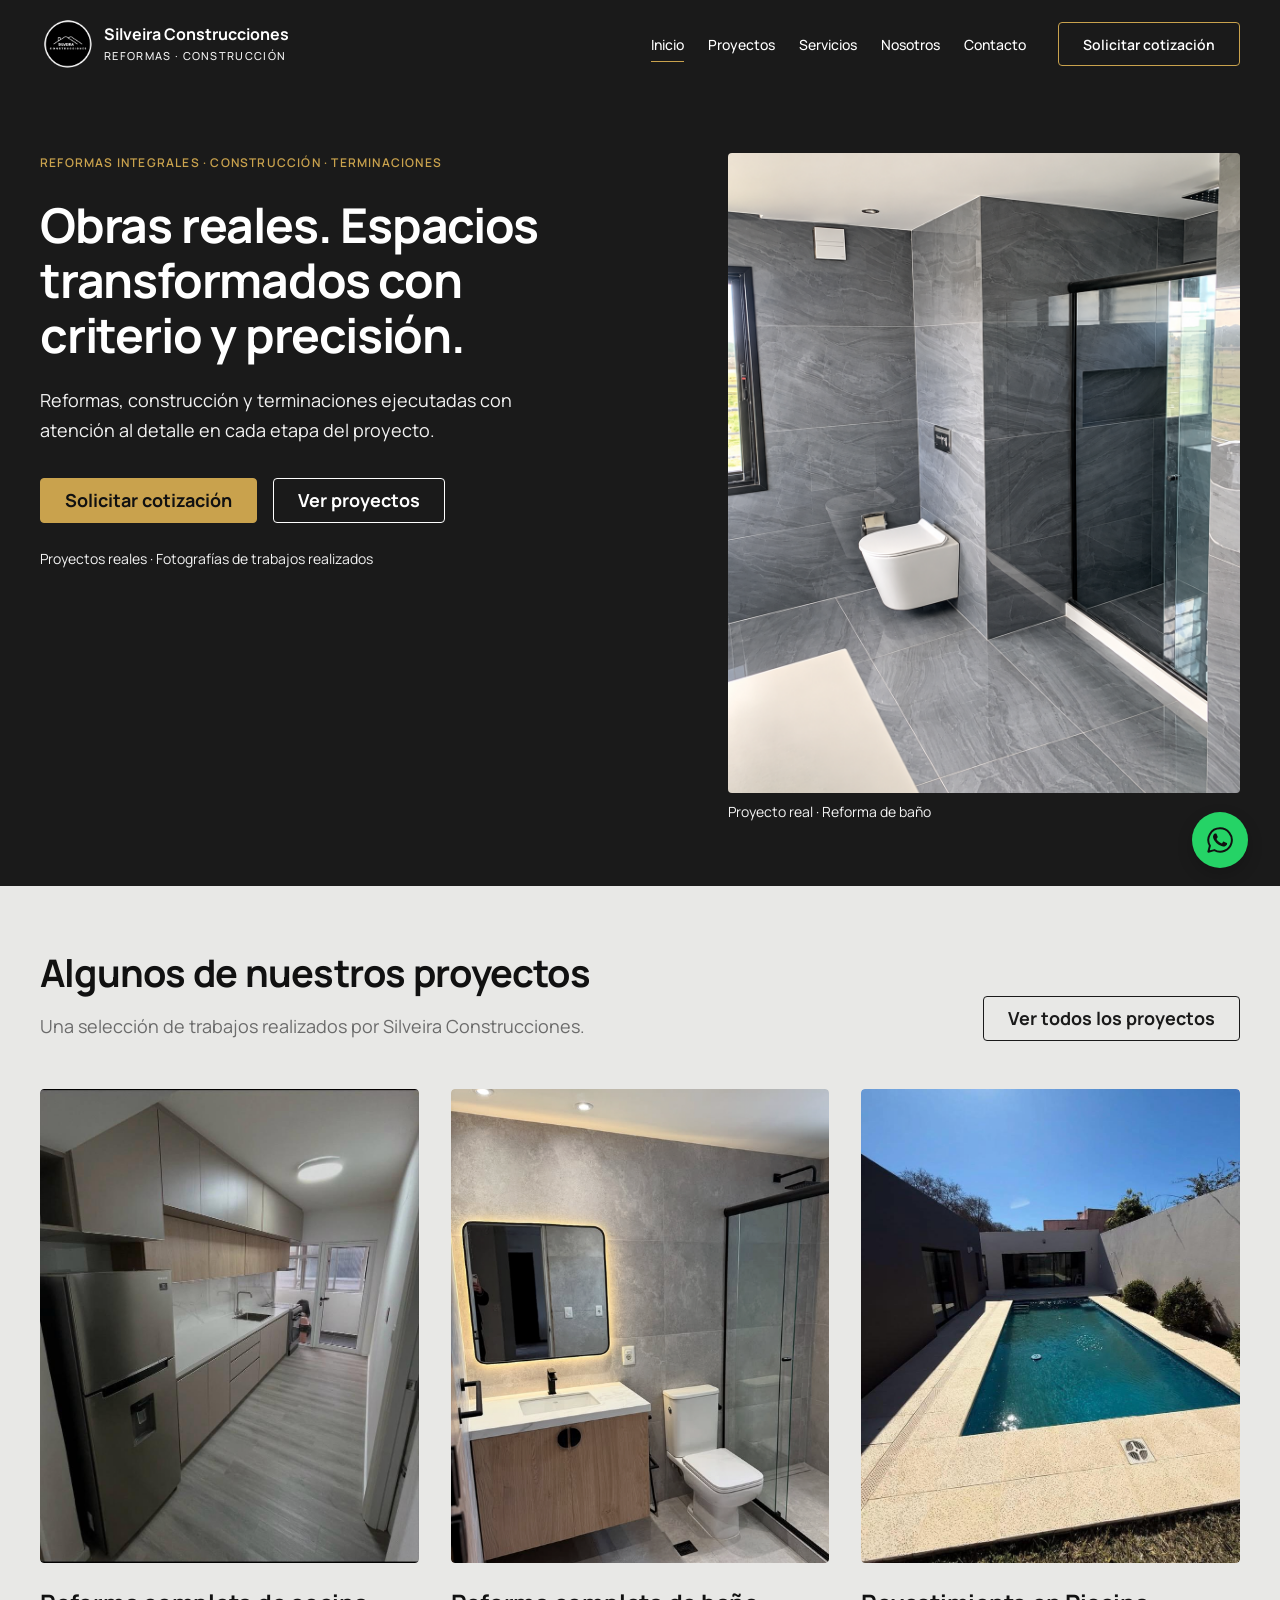
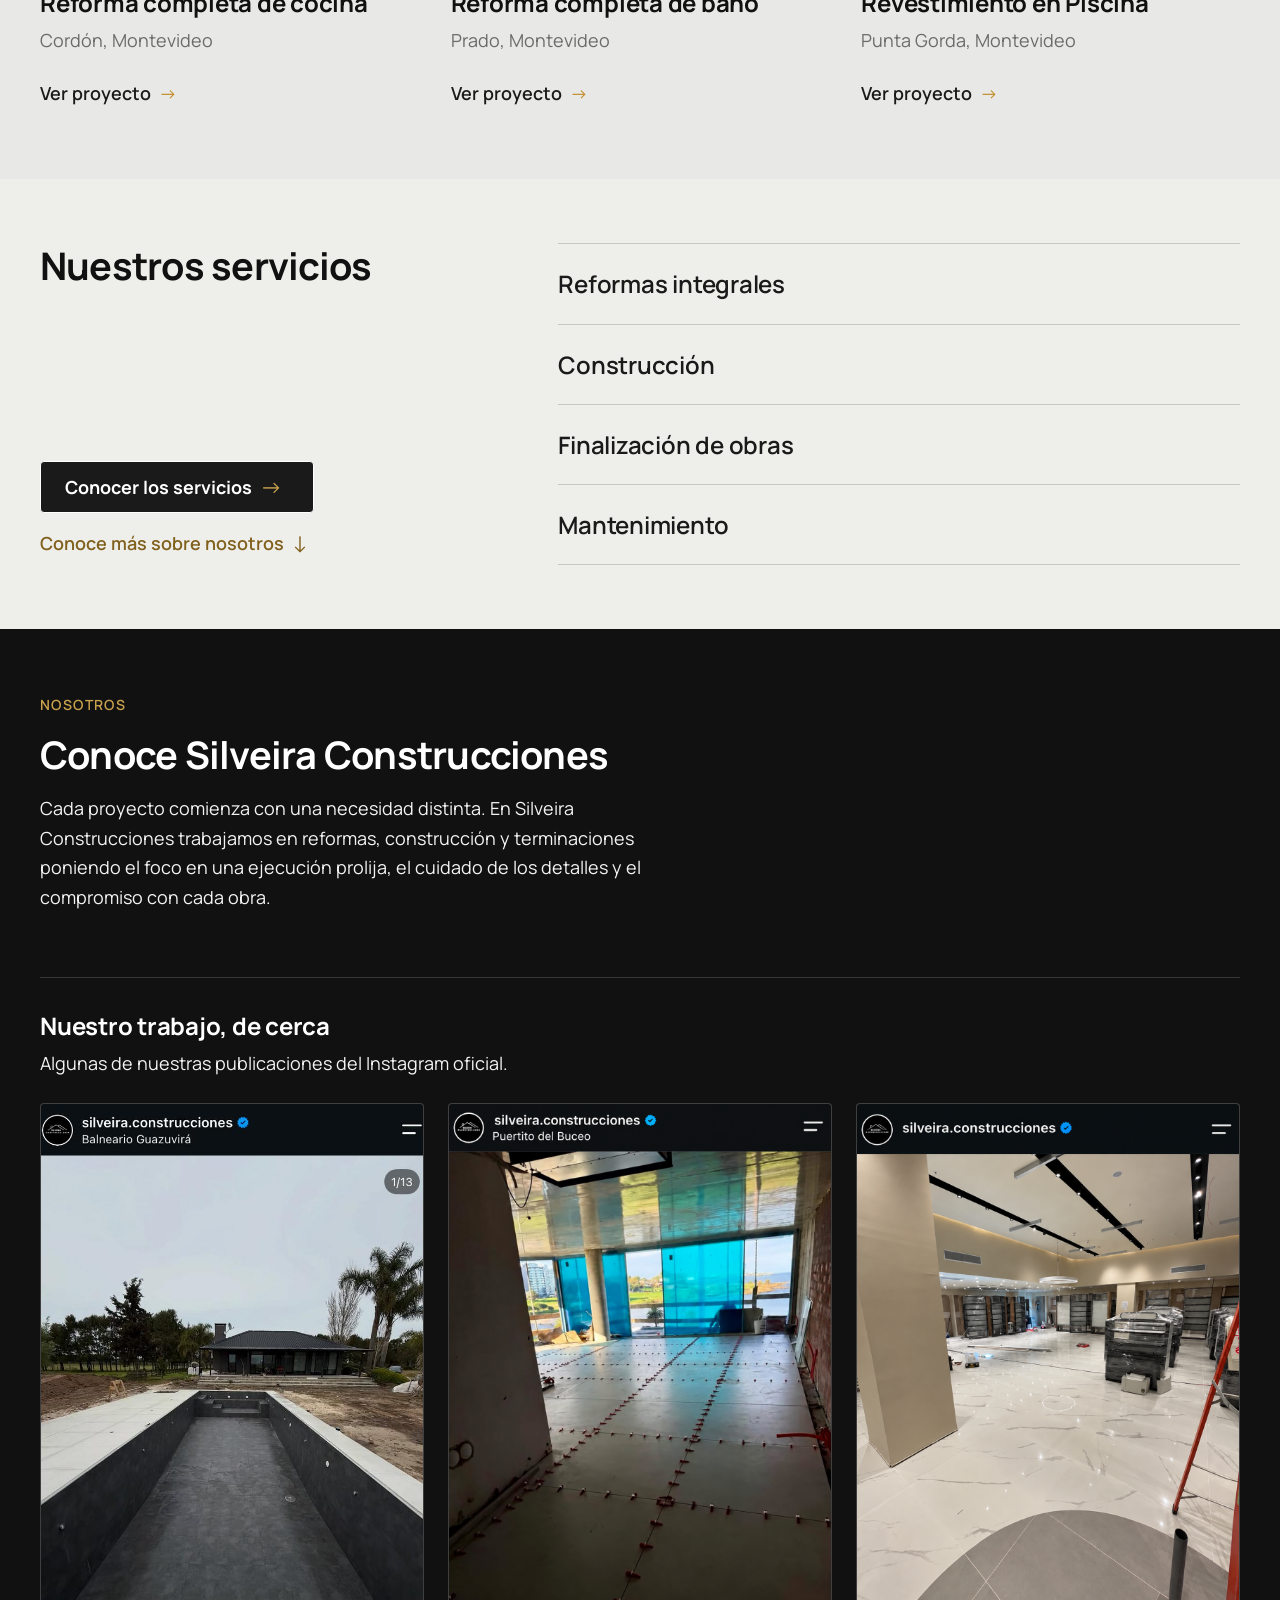
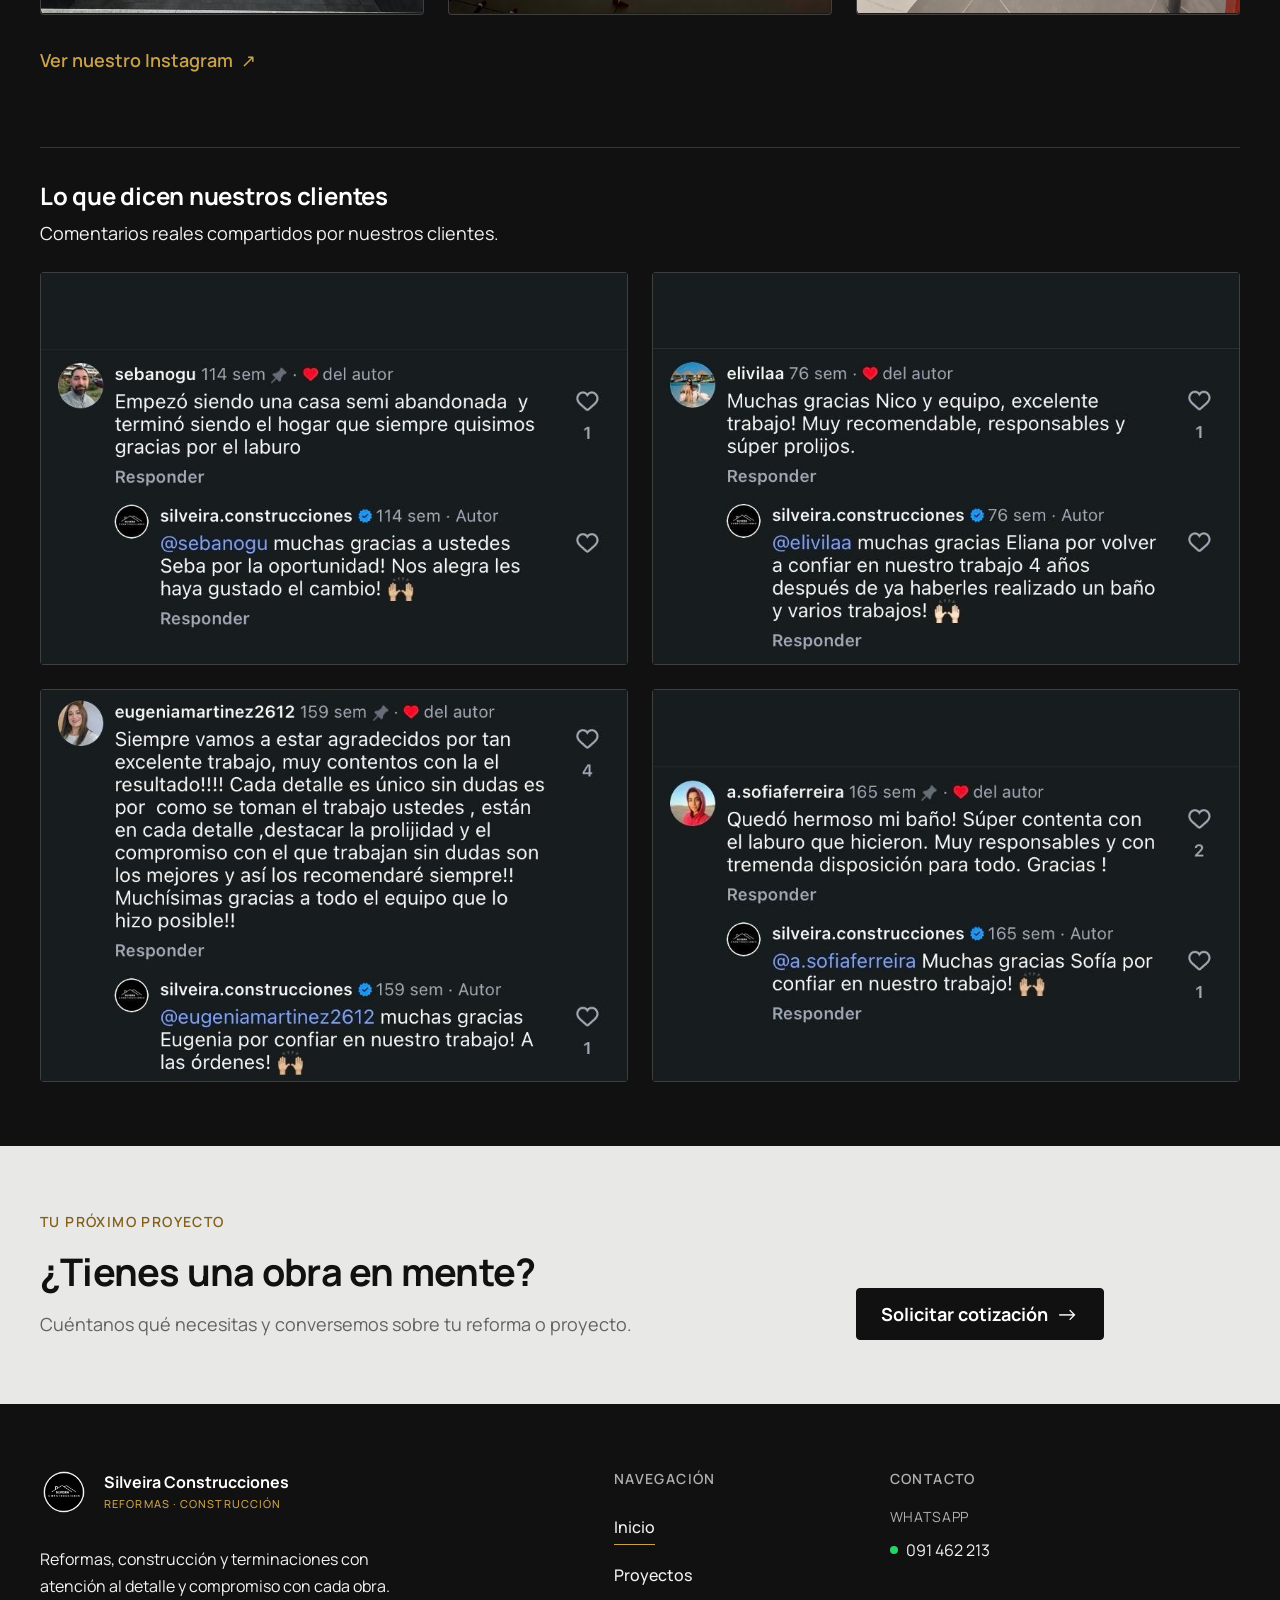
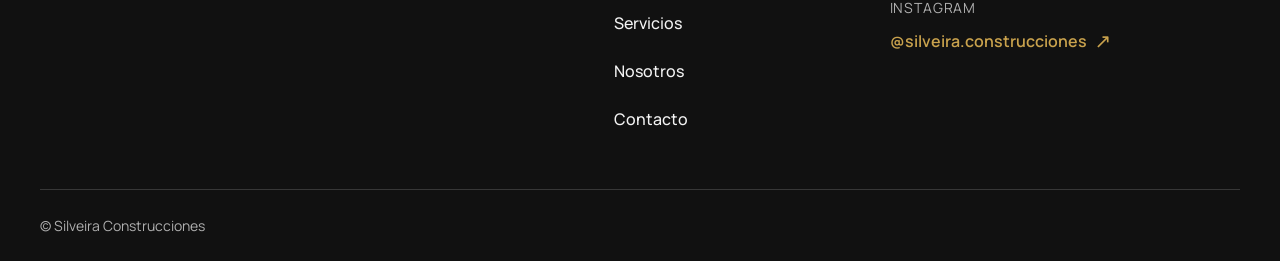
==== commit 8bd12160: "feat: add floating WhatsApp contact" ====
--- a/index.html
+++ b/index.html
@@ -436,5 +436,16 @@
         <p class="site-footer__bottom">&copy; Silveira Construcciones</p>
       </div>
     </footer>
+
+    <a
+      class="floating-whatsapp"
+      href="https://wa.me/59891462213?text=Hola%2C%20vengo%20desde%20el%20sitio%20web%20de%20Silveira%20Construcciones%20y%20me%20gustar%C3%ADa%20consultar%20por%20mi%20reforma%2Fproyecto."
+      target="_blank"
+      rel="noopener noreferrer"
+      aria-label="Consultar ahora por WhatsApp (se abre en una nueva pestaña)"
+    >
+      <span class="floating-whatsapp__label">Consultar ahora</span>
+      <svg class="floating-whatsapp__icon" xmlns="http://www.w3.org/2000/svg" viewBox="0 0 24 24" fill="currentColor" aria-hidden="true" focusable="false"><path d="M12 2a10 10 0 0 0-8.66 15L2 22l5.13-1.35A10 10 0 1 0 12 2Z" fill="none" stroke="currentColor" stroke-width="1.7" stroke-linejoin="round"/><path d="M17.472 14.382c-.297-.149-1.758-.867-2.03-.967-.273-.099-.471-.148-.67.15-.197.297-.767.966-.94 1.164-.173.199-.347.223-.644.075-.297-.149-1.255-.463-2.39-1.475-.883-.788-1.48-1.761-1.653-2.059-.173-.297-.018-.458.13-.606.134-.133.298-.347.446-.521.149-.173.198-.297.298-.496.099-.198.05-.372-.025-.521-.075-.148-.669-1.611-.916-2.206-.242-.579-.487-.5-.669-.51l-.57-.01c-.198 0-.52.074-.792.372-.272.297-1.04 1.016-1.04 2.479 0 1.462 1.065 2.875 1.213 3.074.149.198 2.096 3.2 5.077 4.487.709.306 1.262.489 1.694.626.712.226 1.36.194 1.871.118.571-.085 1.758-.719 2.006-1.413.248-.694.248-1.289.173-1.413-.074-.124-.272-.198-.57-.347Z"/></svg>
+    </a>
   </body>
 </html>
--- a/css/style.css
+++ b/css/style.css
@@ -1104,14 +1104,16 @@
 
 .services-section .services-list {
   padding: 0;
-  border-block-start: 1px solid color-mix(in srgb, var(--color-dark) 18%, transparent);
+  border-block-start: 1px solid
+    color-mix(in srgb, var(--color-dark) 18%, transparent);
   list-style: none;
 }
 
 .services-section .services-list li {
   position: relative;
   padding-block: var(--space-lg);
-  border-block-end: 1px solid color-mix(in srgb, var(--color-dark) 18%, transparent);
+  border-block-end: 1px solid
+    color-mix(in srgb, var(--color-dark) 18%, transparent);
   font-size: var(--font-size-h3);
   font-weight: 600;
   line-height: 1.3;
@@ -1368,7 +1370,8 @@
   align-items: center;
   gap: var(--space-xl);
   padding-block: var(--section-spacing);
-  border-block-start: 1px solid color-mix(in srgb, var(--color-dark) 18%, transparent);
+  border-block-start: 1px solid
+    color-mix(in srgb, var(--color-dark) 18%, transparent);
 }
 
 .services-page-content__header + .service-feature {
@@ -1461,7 +1464,8 @@
 .home-about__subsection {
   margin-block-start: var(--section-spacing);
   padding-block-start: var(--space-xl);
-  border-block-start: 1px solid color-mix(in srgb, var(--color-white) 16%, transparent);
+  border-block-start: 1px solid
+    color-mix(in srgb, var(--color-white) 16%, transparent);
 }
 
 .home-about__subsection-header {
@@ -2133,7 +2137,8 @@
 
 .site-footer__bottom {
   padding-block-start: var(--space-lg);
-  border-block-start: 1px solid color-mix(in srgb, var(--color-white) 16%, transparent);
+  border-block-start: 1px solid
+    color-mix(in srgb, var(--color-white) 16%, transparent);
 }
 
 @media (hover: hover) and (pointer: fine) {
@@ -2207,3 +2212,103 @@
     grid-column: auto;
   }
 }
+
+/* =========================
+   WHATSAPP FLOTANTE
+========================= */
+.floating-whatsapp {
+  position: fixed;
+  inset-inline-end: clamp(var(--space-md), 3vw, var(--space-xl));
+  inset-block-end: calc(
+    clamp(var(--space-md), 3vw, var(--space-xl)) +
+      env(safe-area-inset-bottom, 0px)
+  );
+  z-index: 15;
+  display: inline-flex;
+  align-items: center;
+  justify-content: flex-end;
+  width: 3.5rem;
+  height: 3.5rem;
+  padding-inline: 0.875rem;
+  border-radius: 999px;
+  overflow: hidden;
+  background-color: #25d366;
+  color: var(--color-black);
+  text-decoration: none;
+  box-shadow: 0 0.4rem 1rem rgb(0 0 0 / 18%);
+  transition:
+    background-color var(--transition-fast),
+    transform var(--transition-fast),
+    box-shadow var(--transition-fast),
+    width var(--transition-base);
+}
+
+.floating-whatsapp__label {
+  max-width: 0;
+  margin-inline-end: 0;
+  overflow: hidden;
+  opacity: 0;
+  font-size: var(--font-size-small);
+  font-weight: 700;
+  line-height: 1.2;
+  white-space: nowrap;
+  transform: translateX(0.25rem);
+  transition:
+    max-width var(--transition-base),
+    opacity var(--transition-base),
+    transform var(--transition-base),
+    margin-inline-end var(--transition-base);
+}
+
+.floating-whatsapp__icon {
+  flex: 0 0 1.75rem;
+  width: 1.75rem;
+  height: 1.75rem;
+}
+
+@media (hover: hover) and (pointer: fine) {
+  .floating-whatsapp:hover {
+    background-color: #20bd5a;
+    transform: translateY(-2px);
+    box-shadow: 0 0.65rem 1.25rem rgb(0 0 0 / 22%);
+  }
+}
+
+@media (min-width: 64rem) and (hover: hover) and (pointer: fine) {
+  .floating-whatsapp:hover,
+  .floating-whatsapp:focus-visible {
+    width: 11.25rem;
+    background-color: #20bd5a;
+    color: var(--color-white);
+  }
+
+  .floating-whatsapp:hover .floating-whatsapp__label,
+  .floating-whatsapp:focus-visible .floating-whatsapp__label {
+    max-width: 7rem;
+    margin-inline-end: var(--space-sm);
+    opacity: 1;
+    transform: translateX(0);
+  }
+}
+
+.floating-whatsapp:active {
+  background-color: #1aa34c;
+  transform: translateY(0);
+}
+
+.floating-whatsapp:focus-visible {
+  box-shadow:
+    0 0 0 3px var(--color-white),
+    0 0.4rem 1rem rgb(0 0 0 / 18%);
+}
+
+@media (prefers-reduced-motion: reduce) {
+  .floating-whatsapp:hover,
+  .floating-whatsapp:focus-visible,
+  .floating-whatsapp:active,
+  .floating-whatsapp__label,
+  .floating-whatsapp:hover .floating-whatsapp__label,
+  .floating-whatsapp:focus-visible .floating-whatsapp__label {
+    transform: none;
+  }
+}
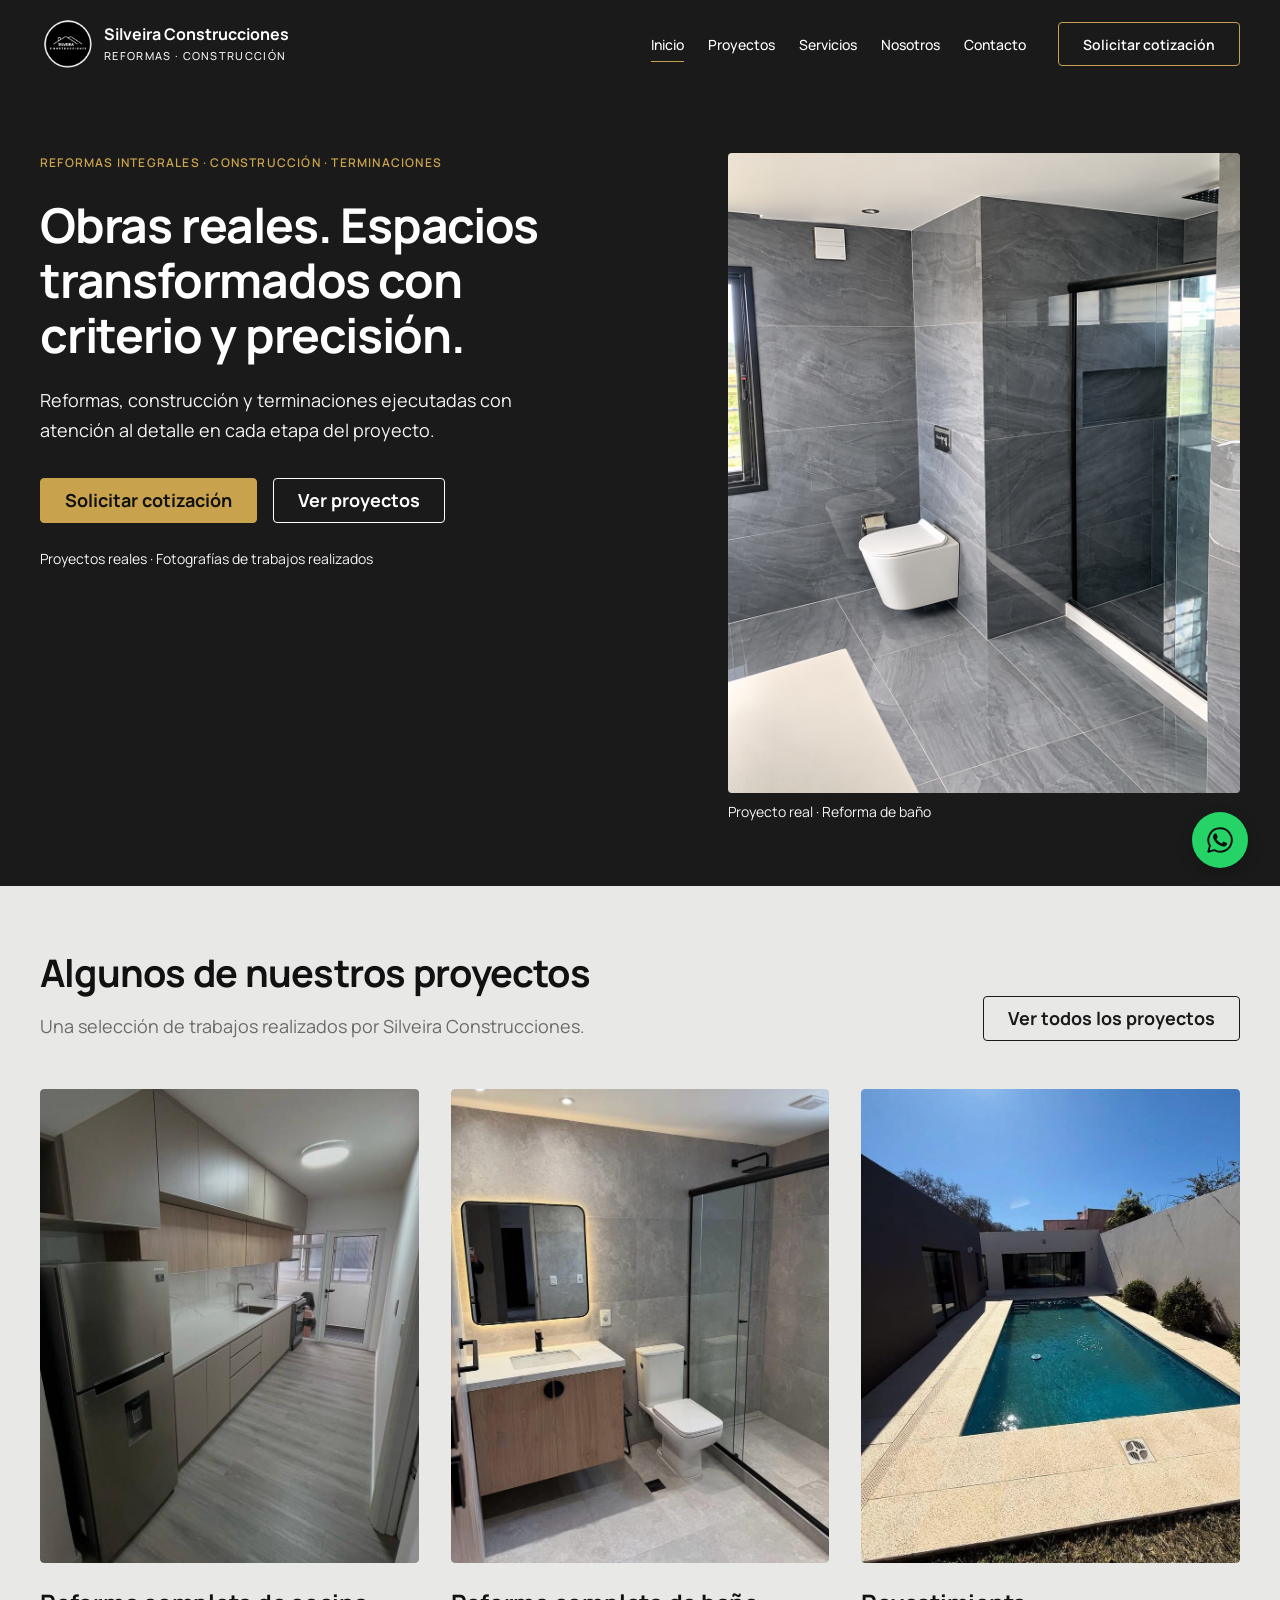
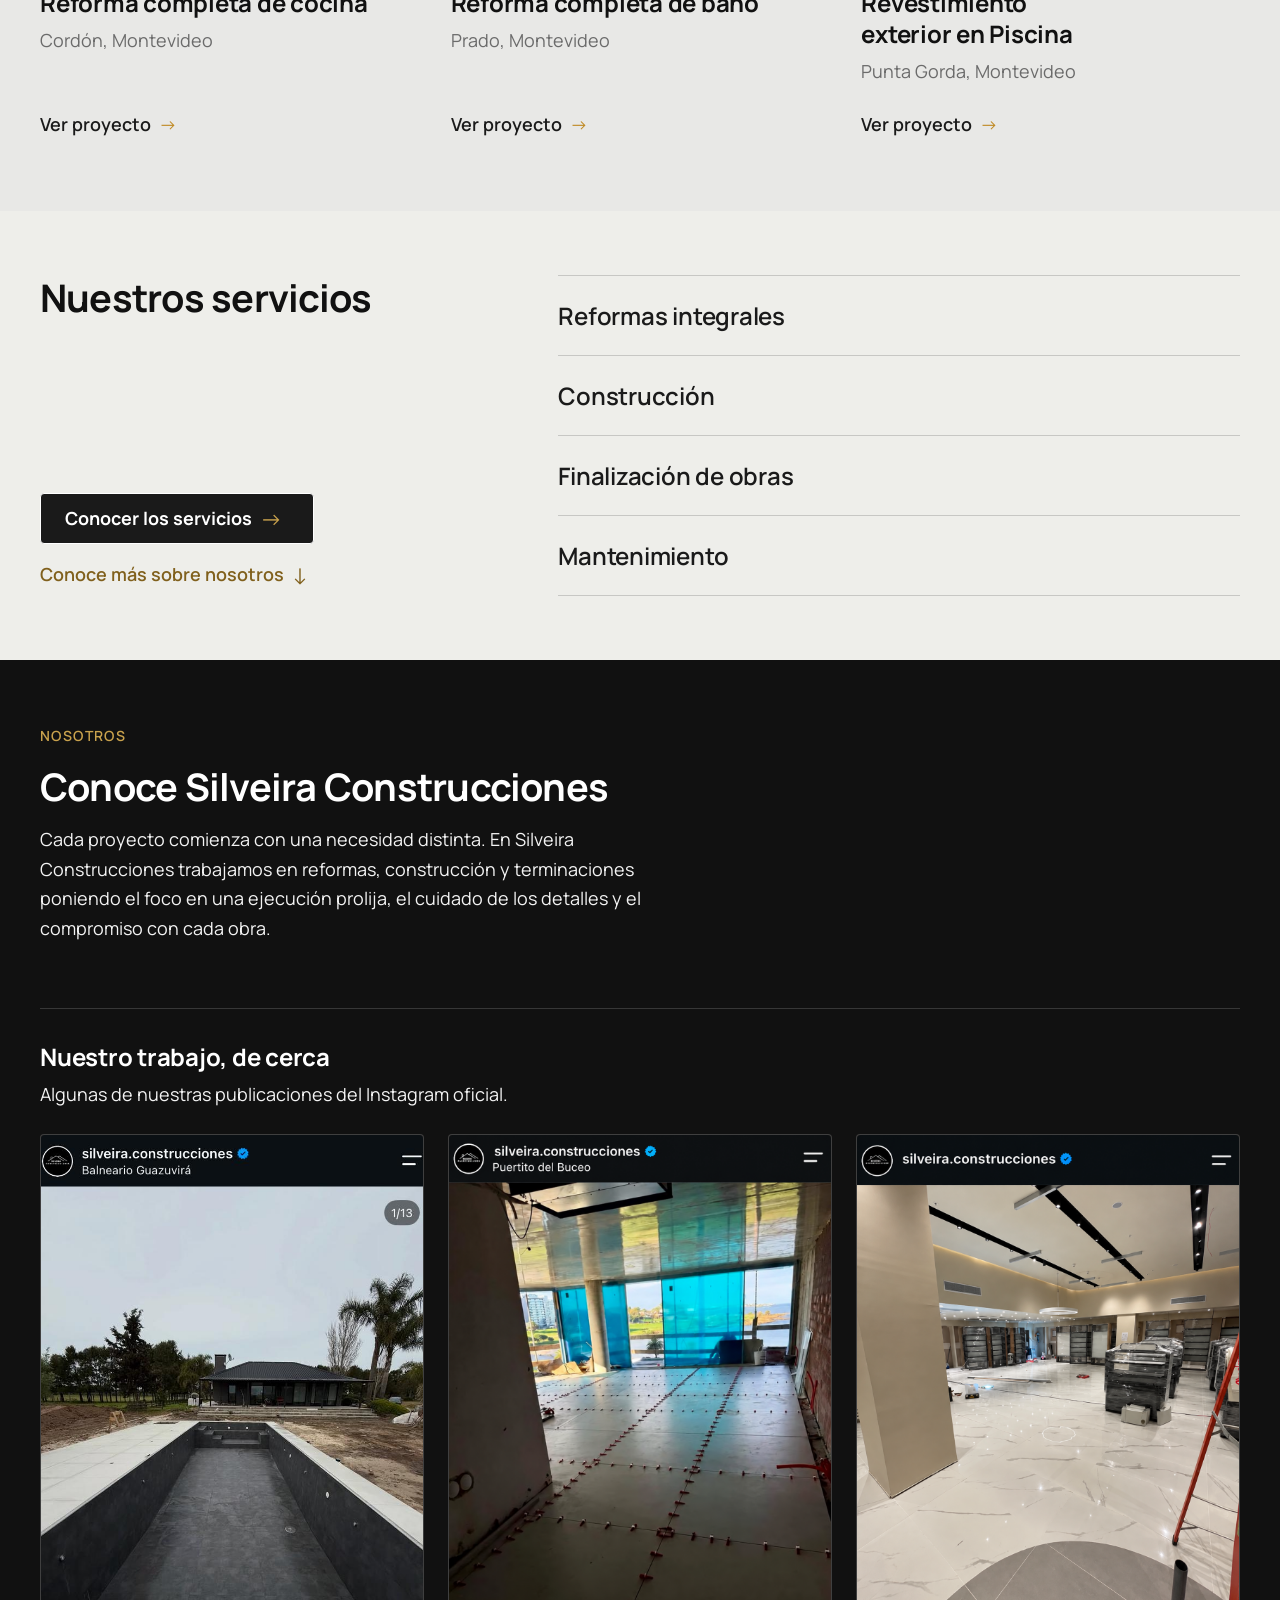
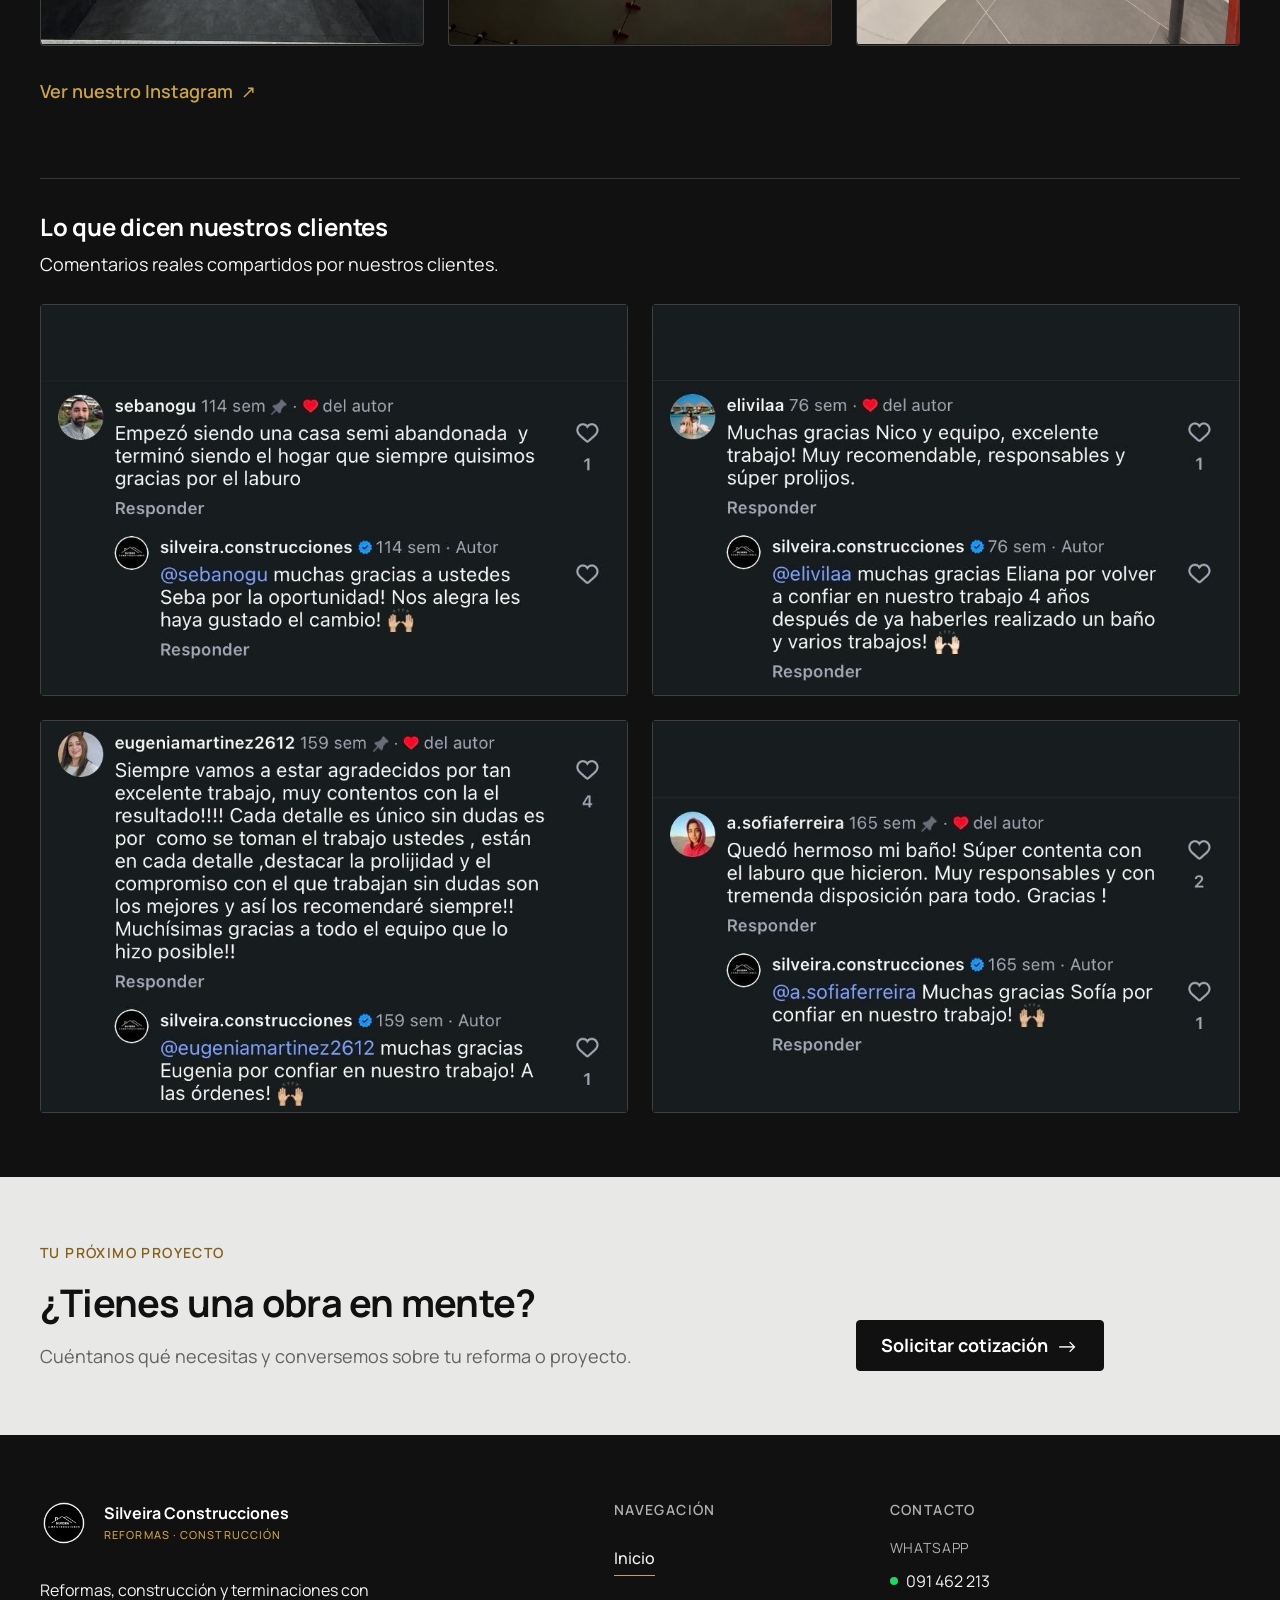
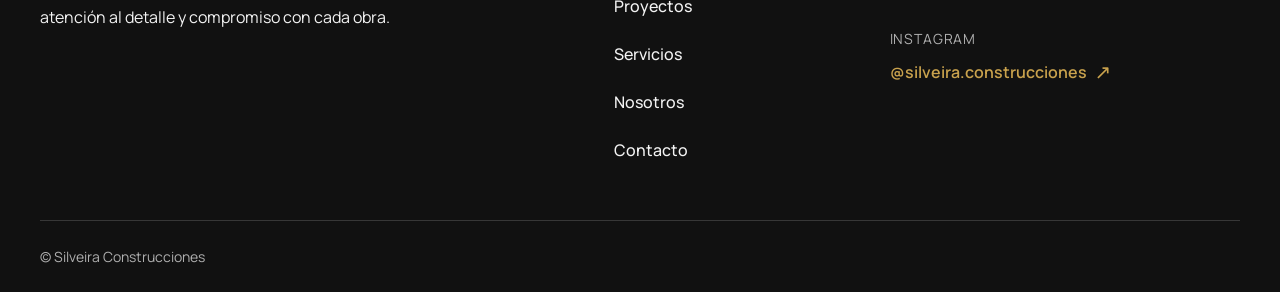
==== commit 50165972: "chore: finalize page metadata and image descriptions" ====
--- a/index.html
+++ b/index.html
@@ -3,6 +3,10 @@
   <head>
     <meta charset="UTF-8" />
     <meta name="viewport" content="width=device-width, initial-scale=1.0" />
+    <meta
+      name="description"
+      content="Reformas, construcción y terminaciones con atención al detalle. Conocé los proyectos de Silveira Construcciones y solicitá tu cotización."
+    />
     <title>Inicio | Silveira Construcciones</title>
     <link rel="icon" type="image/png" href="images/brand/silveira-logo.png" />
     <link rel="stylesheet" href="css/style.css" />
@@ -445,7 +449,25 @@
       aria-label="Consultar ahora por WhatsApp (se abre en una nueva pestaña)"
     >
       <span class="floating-whatsapp__label">Consultar ahora</span>
-      <svg class="floating-whatsapp__icon" xmlns="http://www.w3.org/2000/svg" viewBox="0 0 24 24" fill="currentColor" aria-hidden="true" focusable="false"><path d="M12 2a10 10 0 0 0-8.66 15L2 22l5.13-1.35A10 10 0 1 0 12 2Z" fill="none" stroke="currentColor" stroke-width="1.7" stroke-linejoin="round"/><path d="M17.472 14.382c-.297-.149-1.758-.867-2.03-.967-.273-.099-.471-.148-.67.15-.197.297-.767.966-.94 1.164-.173.199-.347.223-.644.075-.297-.149-1.255-.463-2.39-1.475-.883-.788-1.48-1.761-1.653-2.059-.173-.297-.018-.458.13-.606.134-.133.298-.347.446-.521.149-.173.198-.297.298-.496.099-.198.05-.372-.025-.521-.075-.148-.669-1.611-.916-2.206-.242-.579-.487-.5-.669-.51l-.57-.01c-.198 0-.52.074-.792.372-.272.297-1.04 1.016-1.04 2.479 0 1.462 1.065 2.875 1.213 3.074.149.198 2.096 3.2 5.077 4.487.709.306 1.262.489 1.694.626.712.226 1.36.194 1.871.118.571-.085 1.758-.719 2.006-1.413.248-.694.248-1.289.173-1.413-.074-.124-.272-.198-.57-.347Z"/></svg>
+      <svg
+        class="floating-whatsapp__icon"
+        xmlns="http://www.w3.org/2000/svg"
+        viewBox="0 0 24 24"
+        fill="currentColor"
+        aria-hidden="true"
+        focusable="false"
+      >
+        <path
+          d="M12 2a10 10 0 0 0-8.66 15L2 22l5.13-1.35A10 10 0 1 0 12 2Z"
+          fill="none"
+          stroke="currentColor"
+          stroke-width="1.7"
+          stroke-linejoin="round"
+        />
+        <path
+          d="M17.472 14.382c-.297-.149-1.758-.867-2.03-.967-.273-.099-.471-.148-.67.15-.197.297-.767.966-.94 1.164-.173.199-.347.223-.644.075-.297-.149-1.255-.463-2.39-1.475-.883-.788-1.48-1.761-1.653-2.059-.173-.297-.018-.458.13-.606.134-.133.298-.347.446-.521.149-.173.198-.297.298-.496.099-.198.05-.372-.025-.521-.075-.148-.669-1.611-.916-2.206-.242-.579-.487-.5-.669-.51l-.57-.01c-.198 0-.52.074-.792.372-.272.297-1.04 1.016-1.04 2.479 0 1.462 1.065 2.875 1.213 3.074.149.198 2.096 3.2 5.077 4.487.709.306 1.262.489 1.694.626.712.226 1.36.194 1.871.118.571-.085 1.758-.719 2.006-1.413.248-.694.248-1.289.173-1.413-.074-.124-.272-.198-.57-.347Z"
+        />
+      </svg>
     </a>
   </body>
 </html>
--- a/css/style.css
+++ b/css/style.css
@@ -732,12 +732,14 @@
 .projects-grid {
   display: grid;
   grid-template-columns: minmax(0, 1fr);
-  align-items: start;
+  align-items: stretch;
   gap: var(--space-2xl) var(--space-xl);
   margin-block-start: var(--space-2xl);
 }
 
 .project-card {
+  display: grid;
+  grid-template-rows: auto 1fr;
   width: 100%;
   max-width: 24rem;
   min-width: 0;
@@ -774,6 +776,7 @@
 
 .project-card__content {
   display: grid;
+  grid-template-rows: auto auto 1fr;
   gap: var(--space-sm);
   padding-block-start: var(--space-lg);
 }
@@ -787,6 +790,7 @@
 }
 
 .project-card__actions {
+  align-self: end;
   margin-block-start: var(--space-sm);
 }
 
@@ -1327,14 +1331,6 @@
   aspect-ratio: 16 / 9;
   object-fit: cover;
   object-position: center 55%;
-}
-
-.services-page-intro__media figcaption,
-.service-feature__media figcaption {
-  margin-block-start: var(--space-sm);
-  color: var(--color-gray);
-  font-size: var(--font-size-small);
-  line-height: 1.5;
 }
 
 .services-page-content {
